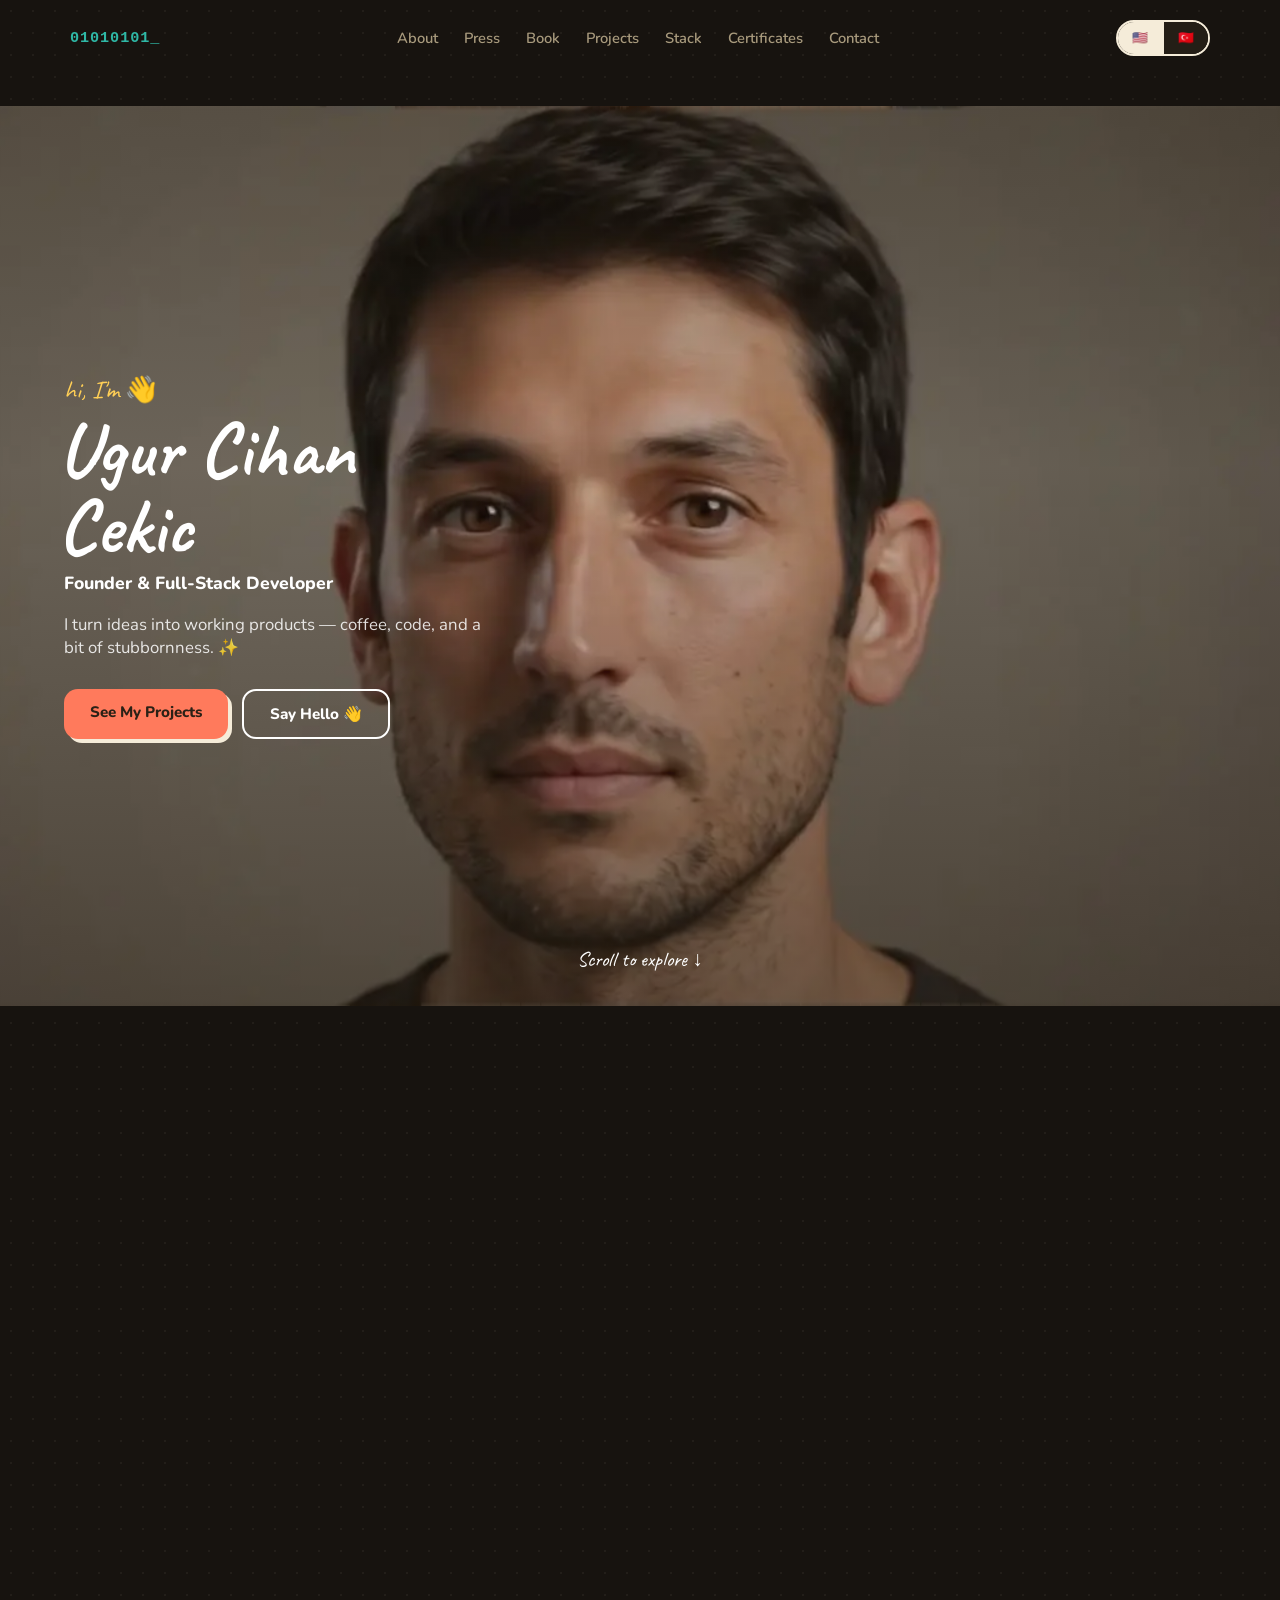
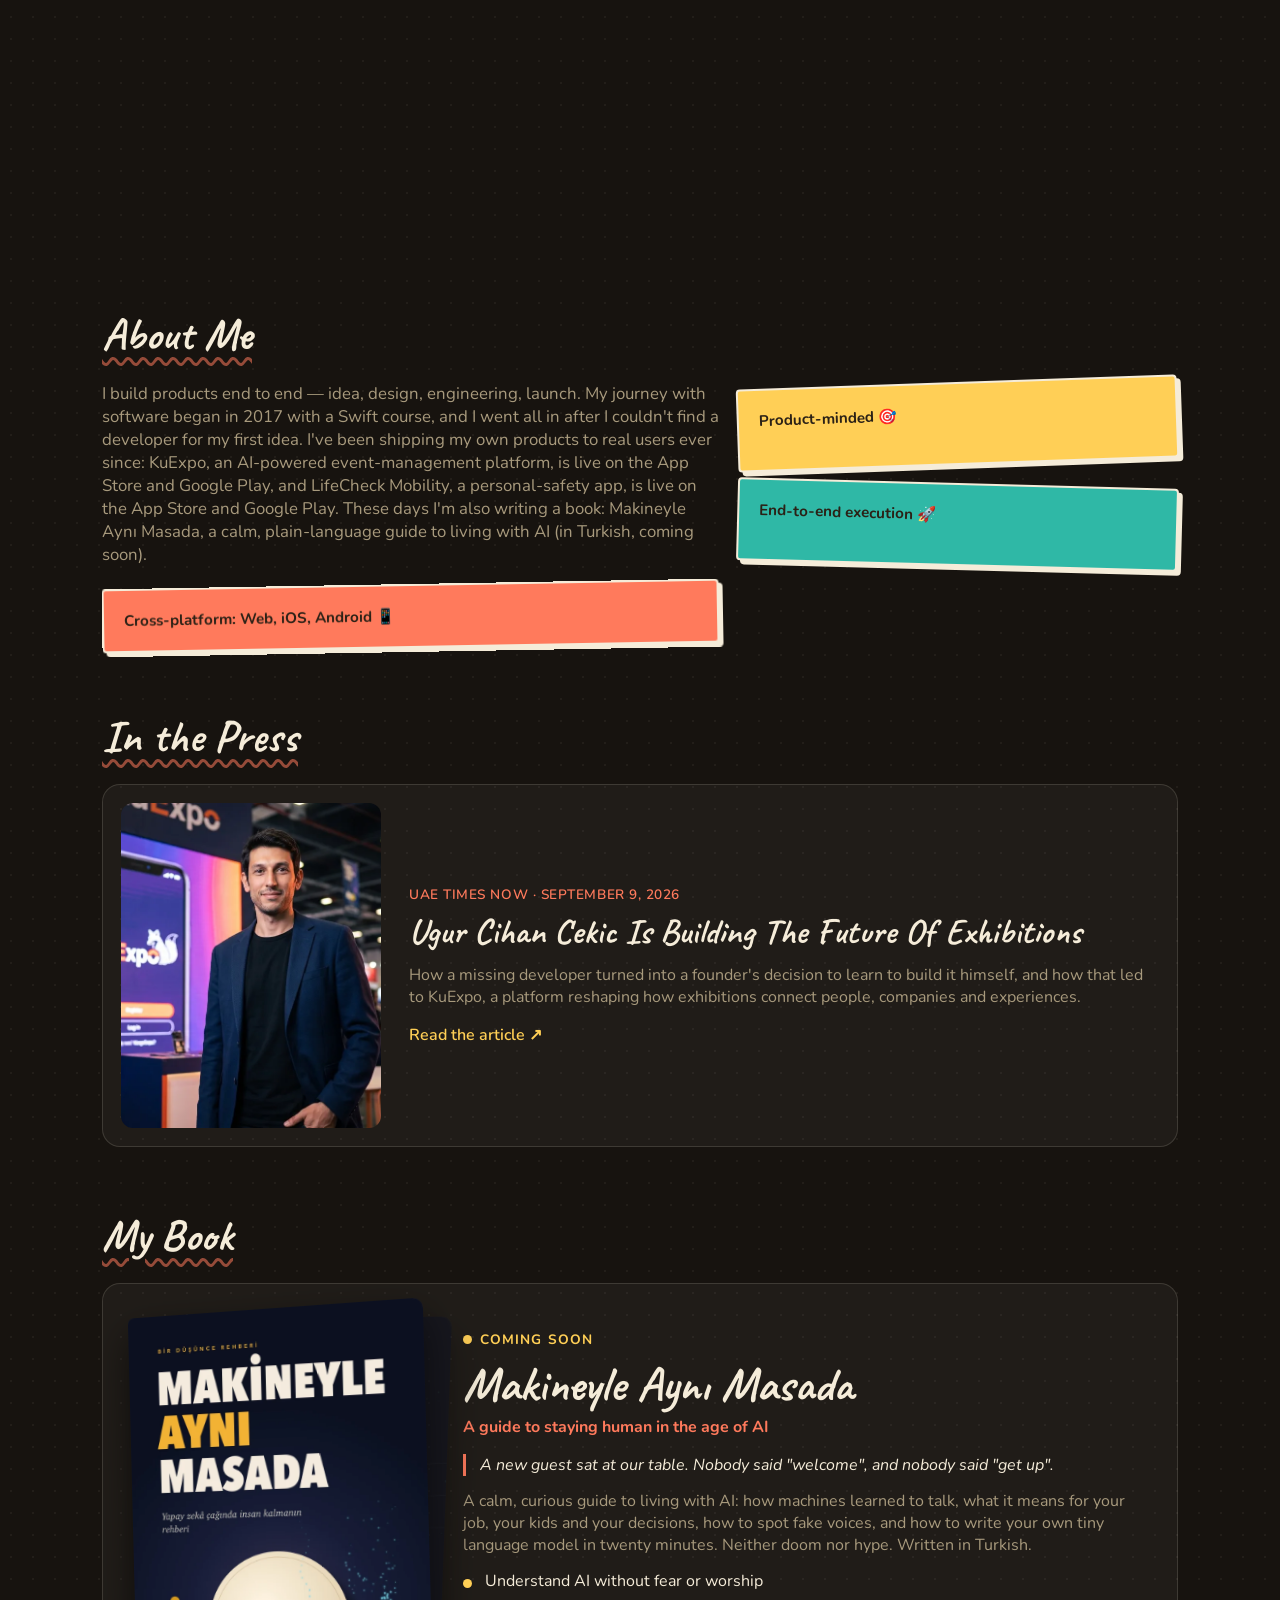
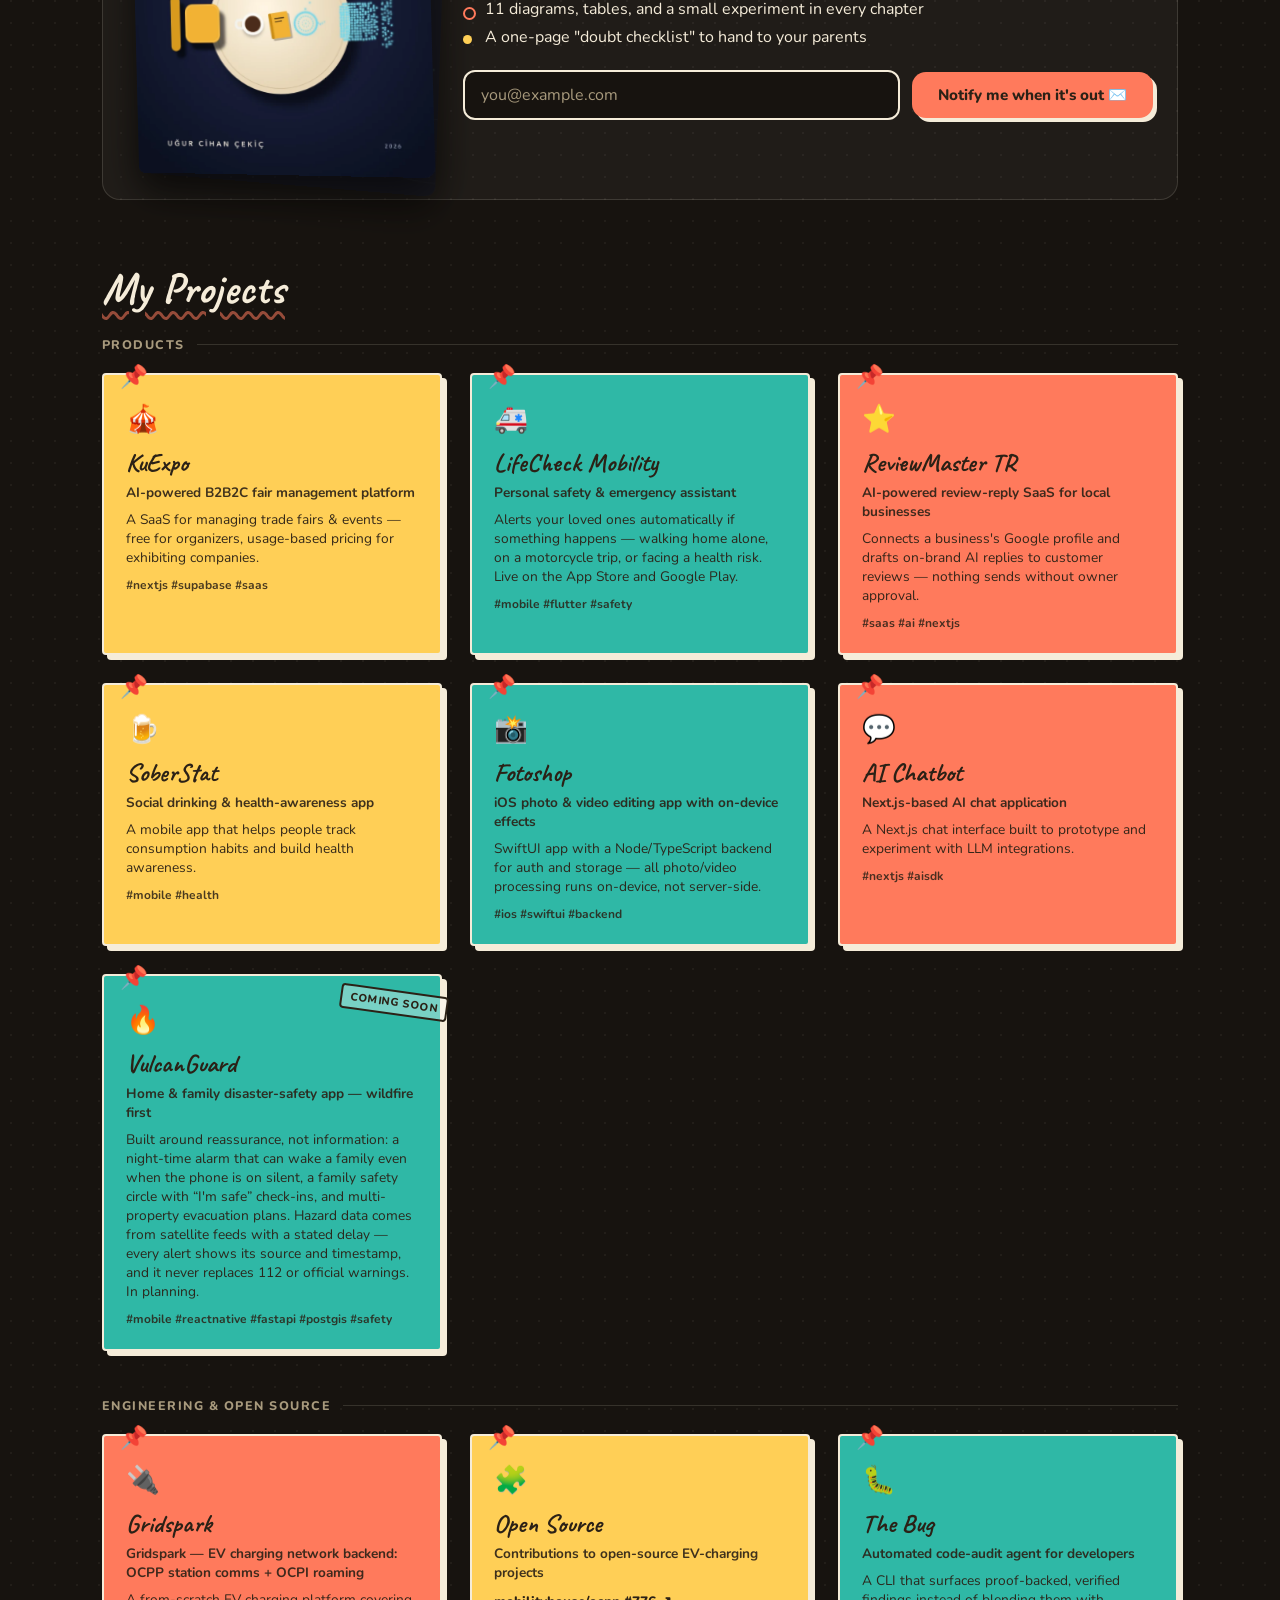
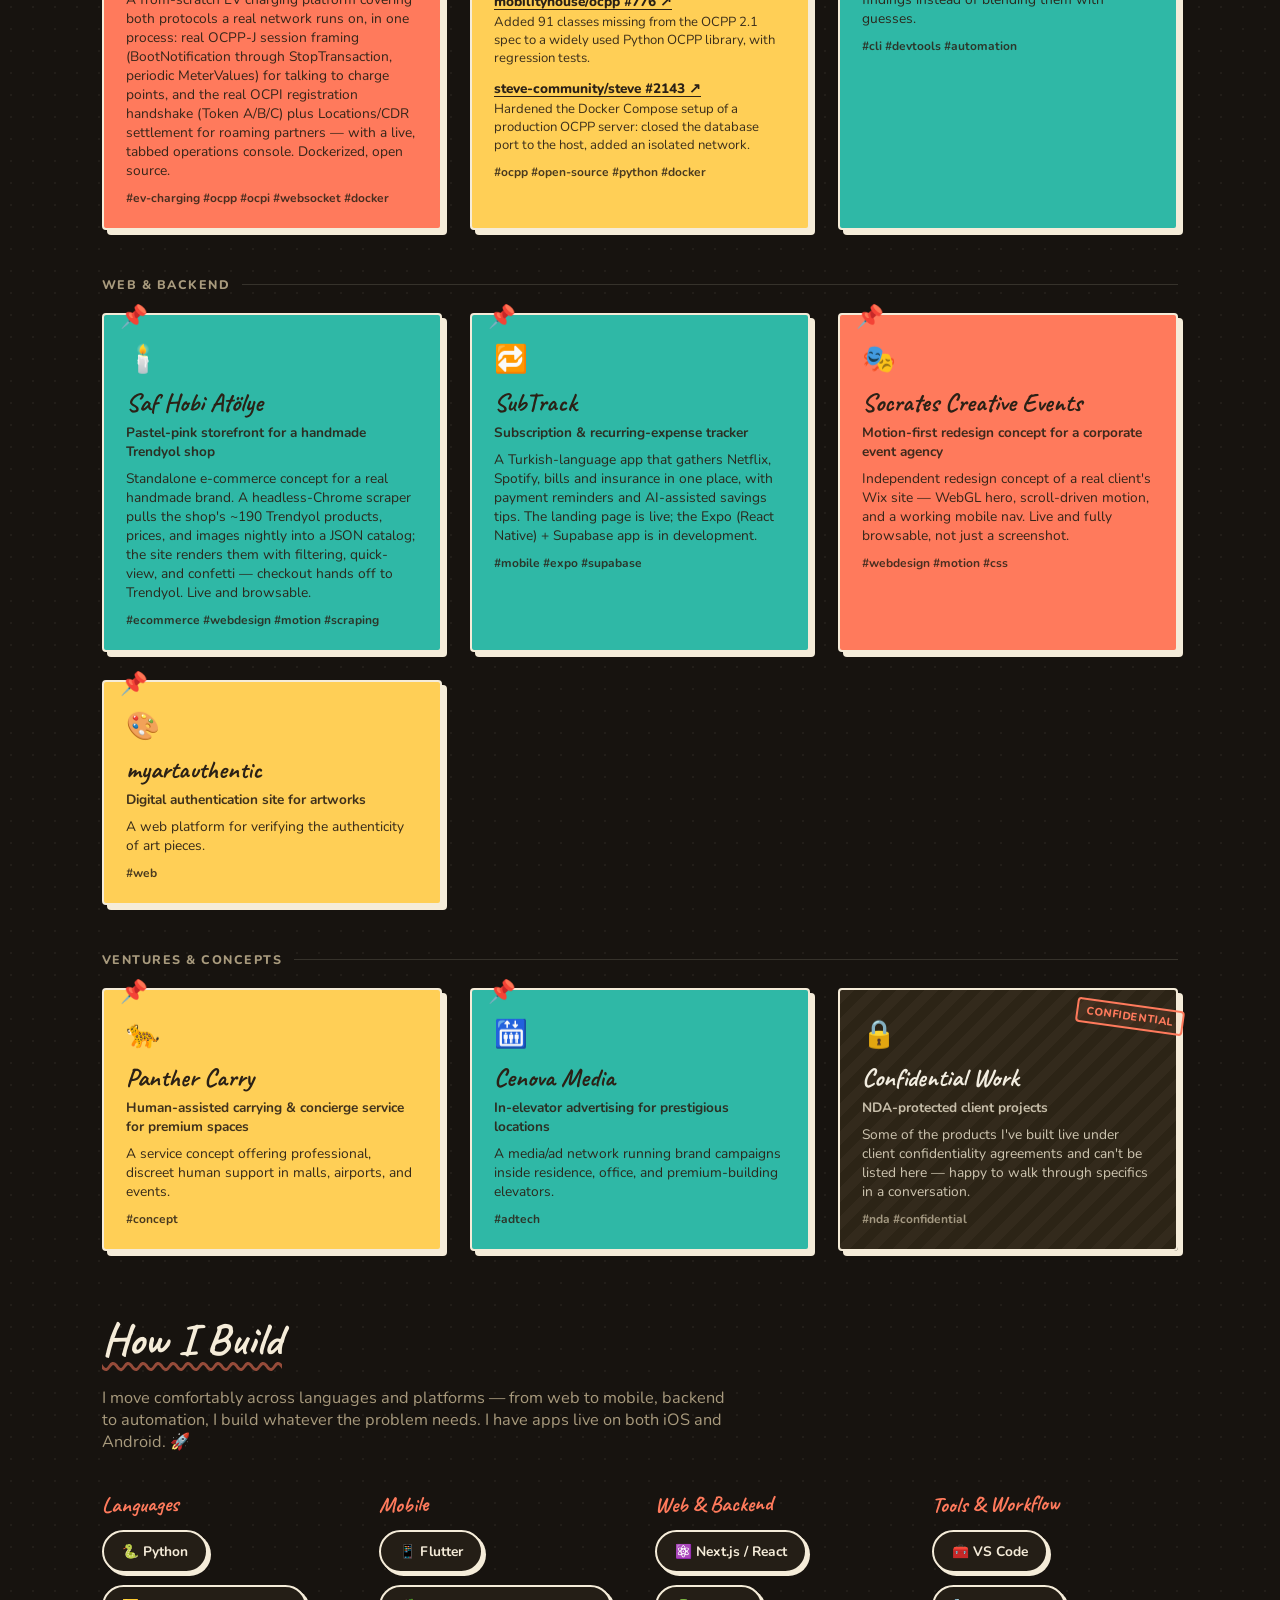
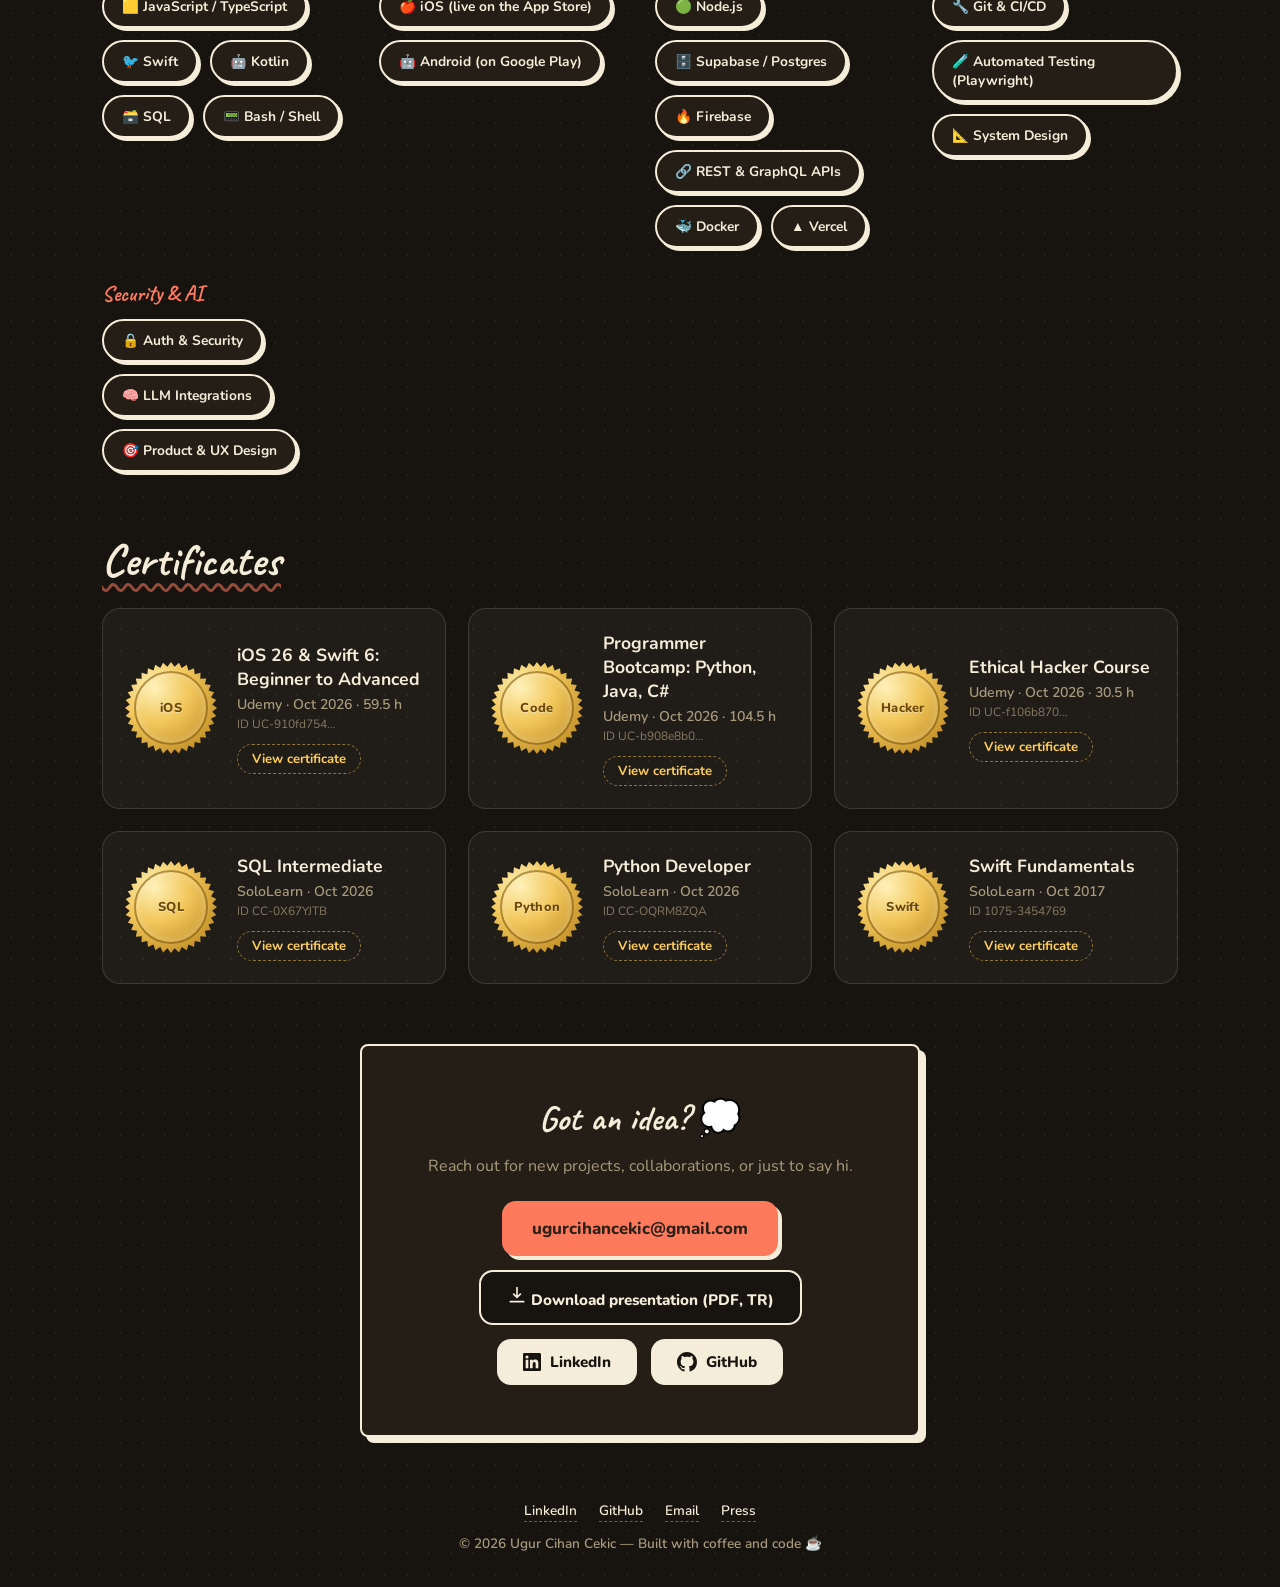
==== index.html @ 14914ed3 "About: LifeCheck is on both stores Co-Authored-By: Claude Sonnet 5.5 <noreply@anthropic.com>" ====
<!DOCTYPE html>
<html lang="en">
<head>
<meta charset="UTF-8">
<meta name="viewport" content="width=device-width, initial-scale=1.0">
<title>Ugur Cihan Cekic — Founder &amp; Full-Stack Developer</title>
<meta name="description" content="Founder &amp; full-stack developer building SaaS, mobile, and web products end to end — Next.js, Supabase, Flutter, iOS &amp; Android. See my projects and get in touch.">
<meta name="author" content="Ugur Cihan Cekic">
<meta name="robots" content="index, follow">
<link rel="canonical" href="https://ugurcihancekic.com/">

<meta property="og:type" content="website">
<meta property="og:site_name" content="Ugur Cihan Cekic">
<meta property="og:title" content="Ugur Cihan Cekic — Founder &amp; Full-Stack Developer">
<meta property="og:description" content="Founder &amp; full-stack developer building SaaS, mobile, and web products end to end — Next.js, Supabase, Flutter, iOS &amp; Android.">
<meta property="og:url" content="https://ugurcihancekic.com/">
<meta property="og:image" content="https://ugurcihancekic.com/assets/og-image.jpg">
<meta property="og:image:width" content="1200">
<meta property="og:image:height" content="630">
<meta property="og:image:alt" content="Ugur Cihan Cekic — Founder &amp; Full-Stack Developer">
<meta property="og:locale" content="en_US">
<meta property="og:locale:alternate" content="tr_TR">

<meta name="twitter:card" content="summary_large_image">
<meta name="twitter:title" content="Ugur Cihan Cekic — Founder &amp; Full-Stack Developer">
<meta name="twitter:description" content="Founder &amp; full-stack developer building SaaS, mobile, and web products end to end — Next.js, Supabase, Flutter, iOS &amp; Android.">
<meta name="twitter:image" content="https://ugurcihancekic.com/assets/og-image.jpg">

<meta name="theme-color" content="#17130f">
<link rel="icon" href="assets/profile.png" type="image/png" sizes="1024x1024">
<link rel="apple-touch-icon" href="assets/profile.png" sizes="1024x1024">

<link rel="preconnect" href="https://fonts.googleapis.com">
<link rel="preconnect" href="https://fonts.gstatic.com" crossorigin>
<link href="https://fonts.googleapis.com/css2?family=Caveat:wght@600;700&family=Nunito:wght@400;600;700;800&display=swap" rel="stylesheet">
<link rel="stylesheet" href="style.css">

<script type="application/ld+json">
{
  "@context": "https://schema.org",
  "@type": "Person",
  "name": "Ugur Cihan Cekic",
  "alternateName": "Uğur Cihan Çekiç",
  "url": "https://ugurcihancekic.com/",
  "image": "https://ugurcihancekic.com/assets/profile.png",
  "jobTitle": "Founder & Full-Stack Developer",
  "email": "mailto:ugurcihancekic@gmail.com",
  "worksFor": {
    "@type": "Organization",
    "name": "KuExpo"
  },
  "sameAs": [
    "https://github.com/ugurcihan",
    "https://www.linkedin.com/in/ugurcihanc/"
  ],
  "subjectOf": {
    "@type": "NewsArticle",
    "headline": "Ugur Cihan Cekic Is Building The Future Of Exhibitions",
    "url": "https://uaestories.com/ugur-cihan-cekic-is-building/",
    "datePublished": "2026-09-09",
    "author": { "@type": "Person", "name": "Isha Verma" },
    "publisher": { "@type": "Organization", "name": "UAE Times Now" }
  },
  "knowsAbout": ["Next.js", "React", "Node.js", "Supabase", "Flutter", "iOS Development", "Android Development", "SaaS Product Development", "OCPP", "OCPI", "EV Charging Infrastructure"]
}
</script>
</head>
<body>

<div class="ambient-bg" id="ambientBg" aria-hidden="true"></div>

<div id="langAnnouncer" class="sr-only" role="status" aria-live="polite"></div>

<span class="doodle d1">01</span>
<span class="doodle d2">{ }</span>
<span class="doodle d3">10</span>

<nav class="nav">
  <div class="nav-inner">
    <a href="#top" class="logo" aria-label="Ugur Cihan Cekic">01010101<span class="logo-blink">_</span><span class="logo-type" data-full="01000011"></span></a>
    <div class="nav-links" id="navLinks">
      <a href="#about" data-i18n="nav_about">About</a>
      <a href="#press" data-i18n="nav_press">Press</a>
      <a href="#book" data-i18n="nav_book">Book</a>
      <a href="#projects" data-i18n="nav_projects">Projects</a>
      <a href="#stack" data-i18n="nav_stack">Stack</a>
      <a href="#certs" data-i18n="nav_certs">Certificates</a>
      <a href="#contact" data-i18n="nav_contact">Contact</a>
    </div>
    <div class="nav-right">
      <div class="lang-switch">
        <button class="lang-btn active" data-lang="en" aria-label="English" aria-pressed="true">🇺🇸</button>
        <button class="lang-btn" data-lang="tr" aria-label="Türkçe" aria-pressed="false">🇹🇷</button>
      </div>
      <button class="nav-toggle" id="navToggle" aria-label="Menu" aria-expanded="false" aria-controls="navLinks">
        <span></span><span></span><span></span>
      </button>
    </div>
  </div>
</nav>

<main>

  <section id="top" class="hero-video">
    <div class="hero-video-pin">
      <canvas class="hero-video-el" data-sprite="assets/hero-sprite-v2.jpg" data-cols="10" data-rows="6" data-frames="60" aria-hidden="true"></canvas>
      <div class="hero-video-scrim"></div>
      <div class="hero-video-overlay">
        <div class="hero-video-inner">
          <div class="hero-video-text">
            <p class="handwritten-tag" data-i18n="hero_greeting">hi, I'm 👋</p>
            <div class="glow-name-wrap" id="glowNameWrap">
              <h1 class="glow-name" data-i18n="hero_name">Ugur Cihan Cekic</h1>
              <div class="glow-name-spot" data-i18n="hero_name" aria-hidden="true">Ugur Cihan Cekic</div>
            </div>
            <p class="role" data-i18n="hero_role">Founder &amp; Full-Stack Developer</p>
            <p class="subtitle" data-i18n="hero_subtitle">I turn ideas into working products — coffee, code, and a bit of stubbornness. ✨</p>
            <div class="hero-actions">
              <a href="#projects" class="btn btn-coral" data-i18n="btn_projects">See My Projects</a>
              <a href="#contact" class="btn btn-outline" id="helloBtn"><span data-i18n="btn_contact">Say Hello 👋</span><span class="hello-count" id="helloCount" hidden></span></a>
            </div>
          </div>
        </div>
        <p class="hero-scroll-hint" data-i18n="hero_scroll_hint">Scroll to explore ↓</p>
      </div>
    </div>
  </section>

  <section id="about" class="about">
    <h2 class="section-title" data-i18n="about_title">About Me</h2>
    <div class="about-grid">
      <p class="about-text" data-i18n="about_text">I build products end to end — idea, design, engineering, launch. My journey with software began in 2017 with a Swift course, and I went all in after I couldn't find a developer for my first idea. I've been shipping my own products to real users ever since: KuExpo, an AI-powered event-management platform, is live on the App Store and Google Play, and LifeCheck Mobility, a personal-safety app, is live on the App Store and Google Play. Lately I've gone deep on EV-charging infrastructure — building Gridspark and contributing to open-source OCPP projects used across the industry. I'm open to bringing that builder instinct into a team with the scale to take it further.</p>
      <div class="reveal sticky-mini yellow" data-i18n="mini1">Product-minded 🎯</div>
      <div class="reveal sticky-mini teal" data-i18n="mini2">End-to-end execution 🚀</div>
      <div class="reveal sticky-mini coral" data-i18n="mini3">Cross-platform: Web, iOS, Android 📱</div>
    </div>
  </section>

  <section id="press" class="press" aria-labelledby="pressTitle">
    <h2 class="section-title" id="pressTitle" data-i18n="press_title">In the Press</h2>
    <a class="press-card reveal" href="https://uaestories.com/ugur-cihan-cekic-is-building/" target="_blank" rel="noopener">
      <img class="press-img" src="assets/press/uae-times-now-v2.webp" width="1200" height="670" loading="lazy" decoding="async" alt="Ugur Cihan Cekic standing in front of the KuExpo app display at an exhibition">
      <div class="press-body">
        <p class="press-source"><span data-i18n="press_source">UAE Times Now</span> · <time datetime="2026-09-09" data-i18n="press_date">September 9, 2026</time></p>
        <h3 class="press-headline">Ugur Cihan Cekic Is Building The Future Of Exhibitions</h3>
        <p class="press-excerpt" data-i18n="press_excerpt">How a missing developer turned into a founder's decision to learn to build it himself, and how that led to KuExpo, a platform reshaping how exhibitions connect people, companies and experiences.</p>
        <span class="press-cta"><span data-i18n="press_cta">Read the article</span> <span aria-hidden="true">↗</span><span class="sr-only" data-i18n="press_newtab"> (opens in a new tab)</span></span>
      </div>
    </a>
  </section>

  <section id="book" class="book" aria-labelledby="bookTitle">
    <h2 class="section-title" id="bookTitle" data-i18n="book_title">My Book</h2>
    <div class="book-card reveal">
      <div class="book-covers">
        <img class="book-cover book-front" src="assets/kitap-kapak.webp" width="760" height="1182" loading="lazy" decoding="async" alt="Cover of the book Makineyle Aynı Masada: a round table seen from above, a solid amber chair on the left and a chair made of cyan dots on the right">
        <img class="book-cover book-back" src="assets/kitap-arka-kapak.webp" width="760" height="1182" loading="lazy" decoding="async" alt="Back cover of Makineyle Aynı Masada with the author's photo">
      </div>
      <div class="book-body">
        <p class="book-status"><span class="book-dot" aria-hidden="true"></span><span data-i18n="book_status">Coming soon</span></p>
        <h3 class="book-headline">Makineyle Aynı Masada</h3>
        <p class="book-sub" data-i18n="book_sub">A guide to staying human in the age of AI</p>
        <p class="book-hook" data-i18n="book_hook">A new guest sat at our table. Nobody said "welcome", and nobody said "get up".</p>
        <p class="book-text" data-i18n="book_text">A calm, curious guide to living with AI: how machines learned to talk, what it means for your job, your kids and your decisions, how to spot fake voices, and how to write your own tiny language model in twenty minutes. Neither doom nor hype. Written in Turkish.</p>
        <ul class="book-points">
          <li data-i18n="book_p1">Understand AI without fear or worship</li>
          <li data-i18n="book_p2">11 diagrams, tables, and a small experiment in every chapter</li>
          <li data-i18n="book_p3">A one-page "doubt checklist" to hand to your parents</li>
        </ul>
        <!-- Waitlist: data-endpoint is the Formspree form URL. Empty = mailto fallback. -->
        <form class="book-form" id="bookForm" data-endpoint="https://formspree.io/f/xnpneqlq" novalidate>
          <label class="sr-only" for="bookEmail" data-i18n="book_email_label">Your email address</label>
          <input class="book-input" id="bookEmail" name="email" type="email" autocomplete="email" required placeholder="you@example.com">
          <input type="hidden" name="_subject" value="Makineyle Aynı Masada — waitlist">
          <input type="text" name="_gotcha" tabindex="-1" autocomplete="off" aria-hidden="true" class="book-hp">
          <button class="btn btn-coral" type="submit" data-i18n="book_cta">Notify me when it's out ✉️</button>
          <p class="book-msg" id="bookMsg" role="status" aria-live="polite"></p>
        </form>
      </div>
    </div>
  </section>

  <section id="projects" class="projects">
    <h2 class="section-title" data-i18n="projects_title">My Projects</h2>
    <div class="project-grid">

      <h3 class="grp-label" data-i18n="grp_products">Products</h3>

      <article class="reveal sticky yellow r1 previewable" tabindex="0" role="button" aria-haspopup="dialog" data-preview="assets/previews/kuexpo.webp" data-preview-title="KuExpo" data-links="web|https://kuexpo.com;;appstore|https://apps.apple.com/tr/app/kuexpo/id6789671337;;play|https://play.google.com/store/apps/details?id=com.kuexpo.visitor"><span class="pin" aria-hidden="true">📌</span>
        <span class="icon" aria-hidden="true">🎪</span><h4>KuExpo</h4>
        <p class="tagline" data-i18n="p1_tagline">AI-powered B2B2C fair management platform</p>
        <p class="desc" data-i18n="p1_desc">A SaaS for managing trade fairs &amp; events — free for organizers, usage-based pricing for exhibiting companies.</p>
        <p class="tags">#nextjs #supabase #saas</p>
      </article>

      <article class="reveal sticky teal r1 previewable" tabindex="0" role="button" aria-haspopup="dialog" data-preview="assets/previews/lifecheck.webp" data-preview-title="LifeCheck Mobility" data-links="web|https://lifecheak-main.web.app/;;appstore|https://apps.apple.com/tr/app/lifecheck-mobility/id6781236086;;play|https://play.google.com/store/apps/details?id=com.lifecheak.mobility"><span class="pin" aria-hidden="true">📌</span>
        <span class="icon" aria-hidden="true">🚑</span><h4>LifeCheck Mobility</h4>
        <p class="tagline" data-i18n="p3_tagline">Personal safety &amp; emergency assistant</p>
        <p class="desc" data-i18n="p3_desc">Alerts your loved ones automatically if something happens — walking home alone, on a motorcycle trip, or facing a health risk. Live on the App Store and Google Play.</p>
        <p class="tags">#mobile #flutter #safety</p>
      </article>

      <article class="reveal sticky coral r2 previewable" tabindex="0" role="button" aria-haspopup="dialog" data-preview="assets/previews/reviewmaster.webp" data-preview-title="ReviewMaster TR" data-live="https://pasifikmedia.com/"><span class="pin" aria-hidden="true">📌</span>
        <span class="icon" aria-hidden="true">⭐</span><h4>ReviewMaster TR</h4>
        <p class="tagline" data-i18n="p10_tagline">AI-powered review-reply SaaS for local businesses</p>
        <p class="desc" data-i18n="p10_desc">Connects a business's Google profile and drafts on-brand AI replies to customer reviews — nothing sends without owner approval.</p>
        <p class="tags">#saas #ai #nextjs</p>
      </article>

      <article class="reveal sticky yellow r2 previewable" tabindex="0" role="button" aria-haspopup="dialog" data-preview="assets/previews/soberstat.webp" data-preview-title="SoberStat"><span class="pin" aria-hidden="true">📌</span>
        <span class="icon" aria-hidden="true">🍺</span><h4>SoberStat</h4>
        <p class="tagline" data-i18n="p4_tagline">Social drinking &amp; health-awareness app</p>
        <p class="desc" data-i18n="p4_desc">A mobile app that helps people track consumption habits and build health awareness.</p>
        <p class="tags">#mobile #health</p>
      </article>

      <article class="reveal sticky teal r1 previewable" tabindex="0" role="button" aria-haspopup="dialog" data-preview="assets/previews/fotoshop.webp" data-preview-title="Fotoshop"><span class="pin" aria-hidden="true">📌</span>
        <span class="icon" aria-hidden="true">📸</span><h4>Fotoshop</h4>
        <p class="tagline" data-i18n="p11_tagline">iOS photo &amp; video editing app with on-device effects</p>
        <p class="desc" data-i18n="p11_desc">SwiftUI app with a Node/TypeScript backend for auth and storage — all photo/video processing runs on-device, not server-side.</p>
        <p class="tags">#ios #swiftui #backend</p>
      </article>

      <article class="reveal sticky coral r2 previewable" tabindex="0" role="button" aria-haspopup="dialog" data-preview="assets/previews/aichatbot.webp" data-preview-title="AI Chatbot"><span class="pin" aria-hidden="true">📌</span>
        <span class="icon" aria-hidden="true">💬</span><h4>AI Chatbot</h4>
        <p class="tagline" data-i18n="p8_tagline">Next.js-based AI chat application</p>
        <p class="desc" data-i18n="p8_desc">A Next.js chat interface built to prototype and experiment with LLM integrations.</p>
        <p class="tags">#nextjs #aisdk</p>
      </article>

      <article class="reveal sticky teal r1 soon">
        <span class="pin" aria-hidden="true">📌</span>
        <span class="stamp" data-i18n="soon_stamp">COMING SOON</span>
        <span class="icon" aria-hidden="true">🔥</span><h4>VulcanGuard</h4>
        <p class="tagline" data-i18n="p15_tagline">Home &amp; family disaster-safety app — wildfire first</p>
        <p class="desc" data-i18n="p15_desc">Built around reassurance, not information: a night-time alarm that can wake a family even when the phone is on silent, a family safety circle with “I'm safe” check-ins, and multi-property evacuation plans. Hazard data comes from satellite feeds with a stated delay — every alert shows its source and timestamp, and it never replaces 112 or official warnings. In planning.</p>
        <p class="tags">#mobile #reactnative #fastapi #postgis #safety</p>
      </article>


      <h3 class="grp-label" data-i18n="grp_engineering">Engineering &amp; Open Source</h3>

      <article class="reveal sticky coral r1 previewable" tabindex="0" role="button" aria-haspopup="dialog" data-preview="assets/previews/gridspark.webp" data-preview-title="Gridspark" data-links="github|https://github.com/ugurcihan/gridspark"><span class="pin" aria-hidden="true">📌</span>
        <span class="icon" aria-hidden="true">🔌</span><h4>Gridspark</h4>
        <p class="tagline" data-i18n="p14_tagline">Gridspark — EV charging network backend: OCPP station comms + OCPI roaming</p>
        <p class="desc" data-i18n="p14_desc">A from-scratch EV charging platform covering both protocols a real network runs on, in one process: real OCPP-J session framing (BootNotification through StopTransaction, periodic MeterValues) for talking to charge points, and the real OCPI registration handshake (Token A/B/C) plus Locations/CDR settlement for roaming partners — with a live, tabbed operations console. Dockerized, open source.</p>
        <p class="tags">#ev-charging #ocpp #ocpi #websocket #docker</p>
      </article>

      <article class="reveal sticky yellow r2 oss-card">
        <span class="pin" aria-hidden="true">📌</span>
        <span class="icon" aria-hidden="true">🧩</span><h4>Open Source</h4>
        <p class="tagline" data-i18n="oss_tagline">Contributions to open-source EV-charging projects</p>
        <ul class="oss-list">
          <li><a href="https://github.com/mobilityhouse/ocpp/pull/776" target="_blank" rel="noopener">mobilityhouse/ocpp #776 ↗</a><span data-i18n="oss_desc1">Added 91 classes missing from the OCPP 2.1 spec to a widely used Python OCPP library, with regression tests.</span></li>
          <li><a href="https://github.com/steve-community/steve/pull/2143" target="_blank" rel="noopener">steve-community/steve #2143 ↗</a><span data-i18n="oss_desc2">Hardened the Docker Compose setup of a production OCPP server: closed the database port to the host, added an isolated network.</span></li>
        </ul>
        <p class="tags">#ocpp #open-source #python #docker</p>
      </article>

      <article class="reveal sticky teal r2 previewable" tabindex="0" role="button" aria-haspopup="dialog" data-preview="assets/previews/the-bug.webp" data-preview-title="The Bug" data-live="https://the-bug-website.vercel.app/"><span class="pin" aria-hidden="true">📌</span>
        <span class="icon" aria-hidden="true">🐛</span><h4>The Bug</h4>
        <p class="tagline" data-i18n="p2_tagline">Automated code-audit agent for developers</p>
        <p class="desc" data-i18n="p2_desc">A CLI that surfaces proof-backed, verified findings instead of blending them with guesses.</p>
        <p class="tags">#cli #devtools #automation</p>
      </article>


      <h3 class="grp-label" data-i18n="grp_web">Web &amp; Backend</h3>

      <article class="reveal sticky teal r2 previewable" tabindex="0" role="button" aria-haspopup="dialog" data-preview="assets/previews/saf-hobi.webp" data-preview-title="Saf Hobi Atölye" data-live="https://safhobi.com/"><span class="pin" aria-hidden="true">📌</span>
        <span class="icon" aria-hidden="true">🕯️</span><h4>Saf Hobi Atölye</h4>
        <p class="tagline" data-i18n="p13_tagline">Pastel-pink storefront for a handmade Trendyol shop</p>
        <p class="desc" data-i18n="p13_desc">Standalone e-commerce concept for a real handmade brand. A headless-Chrome scraper pulls the shop's ~190 Trendyol products, prices, and images nightly into a JSON catalog; the site renders them with filtering, quick-view, and confetti — checkout hands off to Trendyol. Live and browsable.</p>
        <p class="tags">#ecommerce #webdesign #motion #scraping</p>
      </article>

      <article class="reveal sticky teal r2 previewable" tabindex="0" role="button" aria-haspopup="dialog" data-preview="assets/previews/subtrack.webp" data-preview-title="SubTrack" data-live="https://subtrack-coral-zeta.vercel.app/"><span class="pin" aria-hidden="true">📌</span>
        <span class="icon" aria-hidden="true">🔁</span><h4>SubTrack</h4>
        <p class="tagline" data-i18n="p16_tagline">Subscription &amp; recurring-expense tracker</p>
        <p class="desc" data-i18n="p16_desc">A Turkish-language app that gathers Netflix, Spotify, bills and insurance in one place, with payment reminders and AI-assisted savings tips. The landing page is live; the Expo (React Native) + Supabase app is in development.</p>
        <p class="tags">#mobile #expo #supabase</p>
      </article>

      <article class="reveal sticky coral r1 previewable" tabindex="0" role="button" aria-haspopup="dialog" data-preview="assets/previews/socrates-redesign.webp" data-preview-title="Socrates Creative Events" data-live="https://socrates-redesign.vercel.app/"><span class="pin" aria-hidden="true">📌</span>
        <span class="icon" aria-hidden="true">🎭</span><h4>Socrates Creative Events</h4>
        <p class="tagline" data-i18n="p12_tagline">Motion-first redesign concept for a corporate event agency</p>
        <p class="desc" data-i18n="p12_desc">Independent redesign concept of a real client's Wix site — WebGL hero, scroll-driven motion, and a working mobile nav. Live and fully browsable, not just a screenshot.</p>
        <p class="tags">#webdesign #motion #css</p>
      </article>

      <article class="reveal sticky yellow r1 previewable" tabindex="0" role="button" aria-haspopup="dialog" data-preview="assets/previews/myartauthentic.webp" data-preview-title="myartauthentic"><span class="pin" aria-hidden="true">📌</span>
        <span class="icon" aria-hidden="true">🎨</span><h4>myartauthentic</h4>
        <p class="tagline" data-i18n="p5_tagline">Digital authentication site for artworks</p>
        <p class="desc" data-i18n="p5_desc">A web platform for verifying the authenticity of art pieces.</p>
        <p class="tags">#web</p>
      </article>


      <h3 class="grp-label" data-i18n="grp_ventures">Ventures &amp; Concepts</h3>

      <article class="reveal sticky yellow r2 previewable" tabindex="0" role="button" aria-haspopup="dialog" data-preview="assets/previews/panthercarry.webp" data-preview-title="Panther Carry"><span class="pin" aria-hidden="true">📌</span>
        <span class="icon" aria-hidden="true">🐆</span><h4>Panther Carry</h4>
        <p class="tagline" data-i18n="p6_tagline">Human-assisted carrying &amp; concierge service for premium spaces</p>
        <p class="desc" data-i18n="p6_desc">A service concept offering professional, discreet human support in malls, airports, and events.</p>
        <p class="tags">#concept</p>
      </article>

      <article class="reveal sticky teal r1 previewable" tabindex="0" role="button" aria-haspopup="dialog" data-preview="assets/previews/cenovamedia.webp" data-preview-title="Cenova Media"><span class="pin" aria-hidden="true">📌</span>
        <span class="icon" aria-hidden="true">🛗</span><h4>Cenova Media</h4>
        <p class="tagline" data-i18n="p7_tagline">In-elevator advertising for prestigious locations</p>
        <p class="desc" data-i18n="p7_desc">A media/ad network running brand campaigns inside residence, office, and premium-building elevators.</p>
        <p class="tags">#adtech</p>
      </article>

      <article class="reveal sticky confidential r2">
        <span class="stamp">CONFIDENTIAL</span>
        <span class="icon" aria-hidden="true">🔒</span><h4 data-i18n="p9_title">Confidential Work</h4>
        <p class="tagline" data-i18n="p9_tagline">NDA-protected client projects</p>
        <p class="desc" data-i18n="p9_desc">Some of the products I've built live under client confidentiality agreements and can't be listed here — happy to walk through specifics in a conversation.</p>
        <p class="tags">#nda #confidential</p>
      </article>

    </div>
  </section>

  <section id="stack" class="stack">
    <h2 class="section-title" data-i18n="stack_title">How I Build</h2>
    <p class="stack-intro" data-i18n="stack_intro">I move comfortably across languages and platforms — from web to mobile, backend to automation, I build whatever the problem needs. I have apps live on both iOS and Android. 🚀</p>

    <div class="stack-groups">
      <div class="reveal stack-group">
        <h3 data-i18n="grp_lang">Languages</h3>
        <div class="stack-row">
          <span class="badge">🐍 Python</span>
          <span class="badge">🟨 JavaScript / TypeScript</span>
          <span class="badge">🐦 Swift</span>
          <span class="badge">🤖 Kotlin</span>
          <span class="badge">🗃️ SQL</span>
          <span class="badge">📟 Bash / Shell</span>
        </div>
      </div>
      <div class="reveal stack-group">
        <h3 data-i18n="grp_mobile">Mobile</h3>
        <div class="stack-row">
          <span class="badge">📱 Flutter</span>
          <span class="badge" data-i18n="b_ios">🍎 iOS (live on the App Store)</span>
          <span class="badge" data-i18n="b_android">🤖 Android (on Google Play)</span>
        </div>
      </div>
      <div class="reveal stack-group">
        <h3 data-i18n="grp_web">Web &amp; Backend</h3>
        <div class="stack-row">
          <span class="badge">⚛️ Next.js / React</span>
          <span class="badge">🟢 Node.js</span>
          <span class="badge">🗄️ Supabase / Postgres</span>
          <span class="badge">🔥 Firebase</span>
          <span class="badge" data-i18n="b_restapi">🔗 REST &amp; GraphQL APIs</span>
          <span class="badge">🐳 Docker</span>
          <span class="badge">▲ Vercel</span>
        </div>
      </div>
      <div class="reveal stack-group">
        <h3 data-i18n="grp_tools">Tools &amp; Workflow</h3>
        <div class="stack-row">
          <span class="badge">🧰 VS Code</span>
          <span class="badge">🔧 Git &amp; CI/CD</span>
          <span class="badge" data-i18n="b_testing">🧪 Automated Testing (Playwright)</span>
          <span class="badge" data-i18n="b_sysdesign">📐 System Design</span>
        </div>
      </div>
      <div class="reveal stack-group">
        <h3 data-i18n="grp_ai">Security &amp; AI</h3>
        <div class="stack-row">
          <span class="badge" data-i18n="b_auth">🔒 Auth &amp; Security</span>
          <span class="badge" data-i18n="b_llm">🧠 LLM Integrations</span>
          <span class="badge" data-i18n="b_uxdesign">🎯 Product &amp; UX Design</span>
        </div>
      </div>
    </div>
  </section>

  <section id="certs" class="certs" aria-labelledby="certsTitle">
    <h2 class="section-title" id="certsTitle" data-i18n="certs_title">Certificates</h2>
    <div class="cert-grid">
      <!-- To add a certificate: put the image in assets/certs/ (name-v1.webp), copy a card below, and update medal text, title, date, ID, data-cert and data-alt. -->
      <article class="cert-card reveal">
        <div class="medal" aria-hidden="true"><span>iOS</span></div>
        <div class="cert-info">
          <h3 data-i18n="cert_ios_title">iOS 26 &amp; Swift 6: Beginner to Advanced</h3>
          <p class="cert-issuer">Udemy · <span data-i18n="cert_py_date">Oct 2026</span> · 59.5 h</p>
          <p class="cert-id">ID UC-910fd754…</p>
          <button type="button" class="cert-btn" data-cert="assets/certs/ios-swift6-v1.webp" data-alt="iOS 26 and Swift 6 course certificate, Udemy, October 2026" data-i18n="cert_view">View certificate</button>
        </div>
      </article>
      <article class="cert-card reveal">
        <div class="medal" aria-hidden="true"><span>Code</span></div>
        <div class="cert-info">
          <h3 data-i18n="cert_bc_title">Programmer Bootcamp: Python, Java, C#</h3>
          <p class="cert-issuer">Udemy · <span data-i18n="cert_py_date">Oct 2026</span> · 104.5 h</p>
          <p class="cert-id">ID UC-b908e8b0…</p>
          <button type="button" class="cert-btn" data-cert="assets/certs/programmer-bootcamp-v1.webp" data-alt="Programmer Bootcamp course certificate (Python, Java, C#), Udemy, October 2026" data-i18n="cert_view">View certificate</button>
        </div>
      </article>
      <article class="cert-card reveal">
        <div class="medal" aria-hidden="true"><span>Hacker</span></div>
        <div class="cert-info">
          <h3 data-i18n="cert_eh_title">Ethical Hacker Course</h3>
          <p class="cert-issuer">Udemy · <span data-i18n="cert_py_date">Oct 2026</span> · 30.5 h</p>
          <p class="cert-id">ID UC-f106b870…</p>
          <button type="button" class="cert-btn" data-cert="assets/certs/ethical-hacker-v2.webp" data-alt="Ethical Hacker course certificate, Udemy, October 2026" data-i18n="cert_view">View certificate</button>
        </div>
      </article>
      <article class="cert-card reveal">
        <div class="medal" aria-hidden="true"><span>SQL</span></div>
        <div class="cert-info">
          <h3>SQL Intermediate</h3>
          <p class="cert-issuer">SoloLearn · <span data-i18n="cert_py_date">Oct 2026</span></p>
          <p class="cert-id">ID CC-0X67YJTB</p>
          <button type="button" class="cert-btn" data-cert="assets/certs/sql-intermediate-v1.webp" data-alt="SQL Intermediate course certificate, SoloLearn, October 2026" data-i18n="cert_view">View certificate</button>
        </div>
      </article>
      <article class="cert-card reveal">
        <div class="medal" aria-hidden="true"><span>Python</span></div>
        <div class="cert-info">
          <h3>Python Developer</h3>
          <p class="cert-issuer">SoloLearn · <span data-i18n="cert_py_date">Oct 2026</span></p>
          <p class="cert-id">ID CC-OQRM8ZQA</p>
          <button type="button" class="cert-btn" data-cert="assets/certs/python-developer-v1.webp" data-alt="Python Developer course certificate, SoloLearn, October 2026" data-i18n="cert_view">View certificate</button>
        </div>
      </article>
      <article class="cert-card reveal">
        <div class="medal" aria-hidden="true"><span>Swift</span></div>
        <div class="cert-info">
          <h3>Swift Fundamentals</h3>
          <p class="cert-issuer">SoloLearn · <span data-i18n="cert_swift_date">Oct 2017</span></p>
          <p class="cert-id">ID 1075-3454769</p>
          <button type="button" class="cert-btn" data-cert="assets/certs/swift-fundamentals-v1.webp" data-alt="Swift Fundamentals course certificate, SoloLearn, October 2017" data-i18n="cert_view">View certificate</button>
        </div>
      </article>
    </div>
    <dialog class="cert-dialog" id="certDialog" aria-label="Certificate">
      <form method="dialog"><button class="cert-close" aria-label="Close">✕</button></form>
      <img id="certImg" alt="">
    </dialog>
  </section>

  <section id="contact" class="contact">
    <div class="reveal postcard">
      <h2 data-i18n="contact_title">Got an idea? 💭</h2>
      <p data-i18n="contact_text">Reach out for new projects, collaborations, or just to say hi.</p>
      <div class="contact-actions">
        <a href="mailto:ugurcihancekic@gmail.com" class="btn btn-coral big">ugurcihancekic@gmail.com</a>
        <a href="assets/Ugur-Cihan-Cekic-Sunum.pdf" download class="btn btn-outline">
          <svg viewBox="0 0 24 24" width="20" height="20" fill="none" stroke="currentColor" stroke-width="2" stroke-linecap="round" stroke-linejoin="round" aria-hidden="true"><path d="M12 3v12m0 0-4-4m4 4 4-4M4 20h16"/></svg>
          <span data-i18n="btn_deck">Download presentation (PDF, TR)</span>
        </a>
        <a href="https://www.linkedin.com/in/ugurcihanc/" target="_blank" rel="noopener" class="btn btn-github">
          <svg viewBox="0 0 24 24" width="18" height="18" fill="currentColor" aria-hidden="true"><path d="M20.45 20.45h-3.56v-5.57c0-1.33-.02-3.04-1.85-3.04-1.85 0-2.14 1.45-2.14 2.94v5.67H9.35V9h3.41v1.56h.05c.48-.9 1.64-1.85 3.37-1.85 3.6 0 4.27 2.37 4.27 5.46v6.28zM5.34 7.43a2.06 2.06 0 1 1 0-4.13 2.06 2.06 0 0 1 0 4.13zM7.12 20.45H3.56V9h3.56v11.45zM22.22 0H1.77C.79 0 0 .77 0 1.73v20.54C0 23.23.79 24 1.77 24h20.45c.98 0 1.78-.77 1.78-1.73V1.73C24 .77 23.2 0 22.22 0z"/></svg>
          <span data-i18n="btn_linkedin">LinkedIn</span>
        </a>
        <a href="https://github.com/ugurcihan" target="_blank" rel="noopener" class="btn btn-github">
          <svg viewBox="0 0 16 16" width="20" height="20" fill="currentColor" aria-hidden="true"><path d="M8 0C3.58 0 0 3.58 0 8c0 3.54 2.29 6.53 5.47 7.59.4.07.55-.17.55-.38 0-.19-.01-.82-.01-1.49-2.01.37-2.53-.49-2.69-.94-.09-.23-.48-.94-.82-1.13-.28-.15-.68-.52-.01-.53.63-.01 1.08.58 1.23.82.72 1.21 1.87.87 2.33.66.07-.52.28-.87.51-1.07-1.78-.2-3.64-.89-3.64-3.95 0-.87.31-1.59.82-2.15-.08-.2-.36-1.02.08-2.12 0 0 .67-.21 2.2.82.64-.18 1.32-.27 2-.27.68 0 1.36.09 2 .27 1.53-1.04 2.2-.82 2.2-.82.44 1.1.16 1.92.08 2.12.51.56.82 1.27.82 2.15 0 3.07-1.87 3.75-3.65 3.95.29.25.54.73.54 1.48 0 1.07-.01 1.93-.01 2.2 0 .21.15.46.55.38A8.01 8.01 0 0 0 16 8c0-4.42-3.58-8-8-8Z"/></svg>
          <span data-i18n="btn_github">GitHub</span>
        </a>
      </div>
    </div>
  </section>

  <footer class="footer">
    <p class="visitors" id="visitors" hidden><span data-i18n="visitors_label">Page visitors</span>: <strong id="visitorCount"></strong></p>
    <nav class="footer-links" aria-label="Profiles">
      <a href="https://www.linkedin.com/in/ugurcihanc/" target="_blank" rel="noopener">LinkedIn</a>
      <a href="https://github.com/ugurcihan" target="_blank" rel="noopener">GitHub</a>
      <a href="mailto:ugurcihancekic@gmail.com">Email</a>
      <a href="https://uaestories.com/ugur-cihan-cekic-is-building/" target="_blank" rel="noopener">Press</a>
    </nav>
    <p>© <span id="year"></span> <span data-i18n="footer_name">Ugur Cihan Cekic</span> — <span data-i18n="footer_text">Built with coffee and code ☕</span></p>
  </footer>

</main>

<div class="preview-modal" id="previewModal" role="dialog" aria-modal="true" aria-label="Project preview" aria-hidden="true">
  <div class="preview-backdrop" id="previewBackdrop"></div>
  <div class="preview-window">
    <div class="preview-chrome">
      <span class="preview-dot" style="background:#ff5f57"></span>
      <span class="preview-dot" style="background:#febc2e"></span>
      <span class="preview-dot" style="background:#28c840"></span>
      <span class="preview-title" id="previewTitle"></span>
      <button class="preview-close" id="previewClose" aria-label="Close preview">✕</button>
    </div>
    <div class="preview-body">
      <img id="previewImage" src="" alt="">
    </div>
    <p class="preview-note" id="previewNote" data-i18n="preview_note">Design preview — not a live, browsable site.</p>
    <div class="preview-links" id="previewLinks" hidden></div>
    <span id="previewLiveLabel" data-i18n="preview_live_link" hidden>View live site ↗</span>
  </div>
</div>

<script src="i18n.js"></script>
<script src="interactions.js"></script>
<!-- Vercel Web Analytics (cookieless). Enable it under Project → Analytics in the Vercel dashboard. -->
<script defer src="/_vercel/insights/script.js"></script>
</body>
</html>
---- style.css ----
:root {
  --bg: #17130f;
  --surface: #241e16;
  --ink: #f5ecd9;
  --ink-dark: #2b2116;
  --dim: #a89a7d;
  --coral: #ff7a5c;
  --teal: #2fb8a6;
  --yellow: #ffcf56;
  --hand: 'Caveat', cursive;
  --sans: 'Nunito', sans-serif;
}

* { box-sizing: border-box; margin: 0; padding: 0; }
html { scroll-behavior: smooth; }
body {
  background:
    radial-gradient(rgba(245,236,217,0.05) 1px, transparent 1px),
    var(--bg);
  background-size: 22px 22px;
  color: var(--ink);
  font-family: var(--sans);
  position: relative;
  overflow-x: hidden;
  animation: bg-drift 50s linear infinite;
}
@keyframes bg-drift {
  from { background-position: 0 0, 0 0; }
  to { background-position: 220px 220px, 0 0; }
}

/* Scroll-reveal (JS toggles .in-view) */
.reveal { opacity: 0; transform: translateY(24px); transition: opacity .6s ease, transform .6s ease; }
.reveal.in-view { opacity: 1; transform: translateY(0); }

.doodle {
  position: fixed;
  font-family: var(--hand);
  color: rgba(245,236,217,0.07);
  font-size: 5rem;
  pointer-events: none;
  z-index: 0;
}
.d1 { top: 10%; left: 4%; animation: sway1 9s ease-in-out infinite; }
.d2 { top: 60%; right: 6%; font-size: 4rem; animation: sway2 11s ease-in-out infinite; }
.d3 { bottom: 8%; left: 10%; animation: sway3 10s ease-in-out infinite; }
@keyframes sway1 { 0%,100% { transform: rotate(-12deg) translateY(0); } 50% { transform: rotate(-7deg) translateY(-16px); } }
@keyframes sway2 { 0%,100% { transform: rotate(10deg) translateY(0); } 50% { transform: rotate(15deg) translateY(14px); } }
@keyframes sway3 { 0%,100% { transform: rotate(6deg) translateY(0); } 50% { transform: rotate(1deg) translateY(-12px); } }

main, .nav { position: relative; z-index: 1; }

.ambient-bg {
  position: fixed; inset: 0; z-index: 0;
  background-color: transparent;
  background-position: center;
  background-size: cover;
  background-repeat: no-repeat;
  /* background-image is injected by JS (interactions.js) once the browser
     is idle / after load, instead of being fetched eagerly on first paint.
     This keeps the initial request queue free for fonts/CSS/hero sprite. */
  opacity: 0;
  transition: opacity 1.2s ease;
  pointer-events: none;
}
.ambient-bg.visible { opacity: 1; }

/* NAV */
.nav { padding: 20px 32px; position: relative; z-index: 20; }
.nav-inner {
  max-width: 1140px; margin: 0 auto;
  display: flex; align-items: center; justify-content: space-between;
}
.logo {
  font-family: 'Courier New', monospace; font-size: 0.95rem; font-weight: 700;
  letter-spacing: 0.06em; color: var(--teal); text-decoration: none;
}
.logo-blink { animation: cursor-blink 1s step-end infinite; }
@keyframes cursor-blink { 0%,100% { opacity: 1; } 50% { opacity: 0; } }
.nav-links { display: flex; gap: 26px; }
.nav-links a { color: var(--dim); text-decoration: none; font-size: 0.92rem; font-weight: 600; }
.nav-links a:hover { color: var(--coral); }
.nav-right { display: flex; align-items: center; gap: 14px; }
.nav-toggle {
  display: none; flex-direction: column; justify-content: center; gap: 5px;
  width: 40px; height: 40px; border: 2px solid var(--ink); border-radius: 10px;
  background: var(--surface); cursor: pointer; padding: 0;
}
.nav-toggle span { width: 18px; height: 2px; background: var(--ink); margin: 0 auto; transition: transform .2s, opacity .2s; }
.nav-toggle.open span:nth-child(1) { transform: translateY(7px) rotate(45deg); }
.nav-toggle.open span:nth-child(2) { opacity: 0; }
.nav-toggle.open span:nth-child(3) { transform: translateY(-7px) rotate(-45deg); }

.lang-switch { display: flex; border: 2px solid var(--ink); border-radius: 999px; overflow: hidden; }
.lang-btn {
  border: none; background: var(--surface); color: var(--ink);
  font-family: var(--sans); font-weight: 800; font-size: 0.8rem;
  padding: 7px 14px; cursor: pointer; transition: background .15s, color .15s;
}
.lang-btn + .lang-btn { border-left: 2px solid var(--ink); }
.lang-btn.active { background: var(--ink); color: var(--bg); }
.lang-btn:not(.active):hover { background: rgba(245,236,217,0.1); }

main { max-width: 1140px; margin: 0 auto; padding: 0 32px; }

/* HERO */
.handwritten-tag { font-family: var(--hand); font-size: 1.6rem; color: var(--coral); margin-bottom: 6px; }
.role { font-weight: 800; font-size: 1.1rem; margin-bottom: 18px; }

.glow-name-wrap { position: relative; margin-left: -0.35rem; }
.hero-video-text h1.glow-name {
  font-family: var(--hand);
  font-size: clamp(3rem, 7vw, 4.8rem);
  font-weight: 700;
  line-height: 1;
  margin-bottom: 6px;
  color: white;
  cursor: default;
}
.glow-name-spot {
  position: absolute; inset: 0; margin: 0;
  font-family: var(--hand);
  font-size: clamp(3rem, 7vw, 4.8rem);
  font-weight: 700;
  line-height: 1;
  pointer-events: none;
  color: transparent;
  background: radial-gradient(160px at var(--mx, -999px) var(--my, -999px),
    rgba(255,255,255,1) 0%, rgba(255,170,140,.9) 35%, rgba(255,255,255,0) 72%);
  -webkit-background-clip: text;
  background-clip: text;
}
.subtitle { color: var(--dim); font-size: 1.05rem; margin-bottom: 30px; max-width: 460px; }
.hero-actions { display: flex; gap: 14px; flex-wrap: wrap; }
.btn {
  padding: 13px 26px; border-radius: 14px; text-decoration: none; font-weight: 800; font-size: 0.95rem;
  transition: transform .2s, box-shadow .2s;
  display: inline-block;
}
.btn-coral { background: var(--coral); color: var(--ink-dark); box-shadow: 4px 4px 0 var(--ink); animation: glow-pulse 2.6s ease-in-out infinite; }
.btn-coral:hover { transform: translate(-2px,-2px); box-shadow: 6px 6px 0 var(--ink); animation-play-state: paused; }
@keyframes glow-pulse {
  0%,100% { box-shadow: 4px 4px 0 var(--ink), 0 0 0 rgba(255,122,92,0); }
  50% { box-shadow: 4px 4px 0 var(--ink), 0 0 22px rgba(255,122,92,0.55); }
}
.btn-outline { background: var(--bg); color: var(--ink); border: 2px solid var(--ink); }
.btn-outline:hover { transform: translate(-2px,-2px); box-shadow: 4px 4px 0 var(--ink); }
.btn.big { font-size: 1.05rem; padding: 16px 30px; }

/* SCROLL-SCRUBBED VIDEO HERO */
.hero-video {
  position: relative; height: 200vh;
  width: 100vw; margin-left: calc(50% - 50vw); margin-right: calc(50% - 50vw);
}
.hero-video-pin {
  position: sticky; top: 0; height: 100vh; overflow: hidden;
  display: flex; align-items: center; justify-content: center;
}
.hero-video-el {
  position: absolute; inset: 0; width: 100%; height: 100%;
}
.hero-video-scrim {
  position: absolute; inset: 0;
  background: linear-gradient(180deg, rgba(43,33,22,0.35) 0%, rgba(43,33,22,0.15) 40%, rgba(43,33,22,0.55) 100%);
}
.hero-video-overlay {
  position: relative; z-index: 2; width: 100%; height: 100%;
  display: flex; flex-direction: column; justify-content: center;
  transition: opacity .25s ease-out;
}
.hero-video-inner {
  width: 100%; padding: 0 5vw;
}
.hero-video-text { color: white; max-width: 420px; text-align: left; }
.hero-video-text .handwritten-tag { color: var(--yellow); }
.hero-video-text .role { font-weight: 800; font-size: 1.1rem; margin-bottom: 18px; }
.hero-video-text .subtitle { color: rgba(255,255,255,0.85); font-size: 1.05rem; margin-bottom: 30px; }
.hero-video-text .hero-actions { justify-content: flex-start; }
.hero-video-text .btn-outline { background: transparent; color: white; border-color: white; }
.hero-scroll-hint {
  position: absolute; bottom: 34px; left: 50%; transform: translateX(-50%);
  color: white; font-family: var(--hand); font-size: 1.3rem;
  animation: float-hint 2s ease-in-out infinite;
}
@keyframes float-hint { 0%,100% { transform: translate(-50%, 0); } 50% { transform: translate(-50%, -8px); } }

.hero-video.reduced-motion { height: auto; }
.hero-video.reduced-motion .hero-video-pin { position: relative; height: 100vh; }
.hero-video.reduced-motion .hero-scroll-hint { display: none; }

@media (max-width: 720px) {
  .hero-video { height: 170vh; }
}

/* SECTIONS */
section:not(.hero) { padding: 30px 0; }
.section-title {
  font-family: var(--hand);
  font-size: clamp(2rem, 4vw, 2.8rem);
  margin-bottom: 20px;
  text-decoration: underline;
  text-decoration-style: wavy;
  text-decoration-color: rgba(255,122,92,0.55);
  text-decoration-thickness: 3px;
  text-underline-offset: 8px;
}
.scribble { display: none; }


/* PRESS */
.press-card {
  display: grid;
  grid-template-columns: minmax(180px, 260px) 1fr;
  gap: 28px;
  align-items: center;
  background: rgba(255,255,255,0.04);
  border: 1px solid rgba(245,236,217,0.14);
  border-radius: 18px;
  padding: 18px;
  color: inherit;
  text-decoration: none;
  transition: transform .25s ease, border-color .25s ease, background .25s ease;
}
.press-card:hover, .press-card:focus-visible {
  transform: translateY(-3px);
  border-color: var(--coral);
  background: rgba(255,255,255,0.06);
}
.press-img { width: 100%; height: auto; aspect-ratio: 4 / 5; object-fit: cover; object-position: 64% center; border-radius: 12px; display: block; }
.press-source { color: var(--coral); font-size: .85rem; font-weight: 600; letter-spacing: .04em; text-transform: uppercase; margin: 0 0 8px; }
.press-headline { font-family: var(--hand); font-size: clamp(1.6rem, 3vw, 2.2rem); line-height: 1.15; margin: 0 0 12px; }
.press-excerpt { color: var(--dim); margin: 0 0 16px; }
.press-cta { color: var(--yellow); font-weight: 600; }
@media (max-width: 640px) {
  .press-card { grid-template-columns: 1fr; gap: 16px; }
  .press-img { aspect-ratio: 4 / 3; object-position: 68% center; }
}


/* BOOK */
.book-card {
  display: grid;
  grid-template-columns: minmax(200px, 300px) 1fr;
  gap: 36px;
  align-items: center;
  background: rgba(255,255,255,0.04);
  border: 1px solid rgba(245,236,217,0.14);
  border-radius: 18px;
  padding: 24px;
}
.book-covers { position: relative; perspective: 900px; aspect-ratio: 760 / 1182; }
.book-cover {
  position: absolute; inset: 0; width: 100%; height: 100%; object-fit: cover; display: block;
  border-radius: 6px 10px 10px 6px;
  box-shadow: 0 18px 40px rgba(0,0,0,.55), 0 2px 0 rgba(255,255,255,.06) inset;
  backface-visibility: hidden;
  transition: transform .6s cubic-bezier(.2,.7,.2,1), opacity .4s ease;
}
.book-front { transform: rotateY(-10deg) rotateZ(-1.5deg); z-index: 2; }
.book-back  { transform: translate(14px, 10px) rotateY(-10deg) rotateZ(2deg); opacity: .55; z-index: 1; }
.book-card:hover .book-front, .book-card:focus-within .book-front { transform: rotateY(0) rotateZ(0) translateY(-4px); }
.book-card:hover .book-back, .book-card:focus-within .book-back { transform: translate(34px, 14px) rotateZ(5deg); opacity: .8; }
.book-status { display: inline-flex; align-items: center; gap: 8px; color: var(--yellow); font-size: .85rem; font-weight: 700; letter-spacing: .08em; text-transform: uppercase; margin: 0 0 10px; }
.book-dot { width: 9px; height: 9px; border-radius: 50%; background: var(--yellow); box-shadow: 0 0 0 0 rgba(255,207,86,.6); animation: book-pulse 2s ease-out infinite; }
@keyframes book-pulse { 70% { box-shadow: 0 0 0 10px rgba(255,207,86,0); } 100% { box-shadow: 0 0 0 0 rgba(255,207,86,0); } }
.book-headline { font-family: var(--hand); font-size: clamp(2rem, 4vw, 3rem); line-height: 1.05; margin: 0 0 6px; }
.book-sub { color: var(--coral); font-weight: 700; margin: 0 0 16px; }
.book-hook { font-style: italic; border-left: 3px solid var(--coral); padding-left: 14px; margin: 0 0 14px; }
.book-text { color: var(--dim); margin: 0 0 14px; }
.book-points { list-style: none; padding: 0; margin: 0 0 22px; display: grid; gap: 6px; }
.book-points li { position: relative; padding-left: 22px; }
.book-points li::before { content: ''; position: absolute; left: 0; top: .55em; width: 9px; height: 9px; border-radius: 50%; background: var(--yellow); }
.book-form { position: relative; display: flex; flex-wrap: wrap; gap: 12px; align-items: center; }
.book-input { flex: 1 1 220px; min-width: 0; font: inherit; color: var(--ink); background: var(--bg); border: 2px solid var(--ink); border-radius: 12px; padding: 12px 16px; }
.book-input::placeholder { color: var(--dim); }
.book-input:focus-visible { outline: 3px solid var(--coral); outline-offset: 2px; }
.book-input[aria-invalid="true"] { border-color: var(--coral); }
.book-form .btn { border: 0; font-family: inherit; cursor: pointer; }
.book-form .btn[disabled] { opacity: .6; cursor: wait; animation: none; }
.book-msg { flex-basis: 100%; margin: 0; min-height: 1.4em; font-weight: 700; color: var(--teal); }
.book-msg.is-error { color: var(--coral); }
.book-hp { position: absolute; left: -9999px; width: 1px; height: 1px; opacity: 0; }
.book-points li:nth-child(even)::before { background: none; border: 2px solid var(--coral); }
@media (max-width: 760px) {
  .book-card { grid-template-columns: 1fr; gap: 22px; padding: 18px; }
  .book-covers { width: min(62%, 260px); margin: 0 auto 10px; }
}
@media (prefers-reduced-motion: reduce) {
  .book-cover { transition: none; }
  .book-dot { animation: none; }
}

/* ABOUT */
.about-grid { display: grid; grid-template-columns: 1.4fr 1fr; grid-template-rows: auto auto; gap: 18px; }
.about-text { grid-row: span 2; color: var(--dim); font-size: 1.05rem; align-self: start; }
.sticky-mini {
  padding: 20px; border-radius: 4px; font-weight: 700; font-size: 0.95rem;
  border: 2px solid var(--ink); box-shadow: 4px 4px 0 var(--ink);
}
.sticky-mini.yellow { background: var(--yellow); color: var(--ink-dark); transform: rotate(-2deg); }
.sticky-mini.teal { background: var(--teal); color: var(--ink-dark); transform: rotate(1.5deg); }
.sticky-mini.coral { background: var(--coral); color: var(--ink-dark); transform: rotate(-1deg); }

/* PROJECTS */
.project-grid { display: grid; grid-template-columns: repeat(auto-fit, minmax(260px, 1fr)); gap: 28px; }
.sticky {
  position: relative;
  padding: 26px 22px 22px;
  border: 2px solid var(--ink);
  border-radius: 4px;
  box-shadow: 5px 5px 0 var(--ink);
  transition: transform .2s, box-shadow .2s;
}
.sticky:hover { transform: translate(-3px,-3px) rotate(0deg) !important; box-shadow: 8px 8px 0 var(--ink); animation-play-state: paused; }
.sticky.previewable { cursor: pointer; position: relative; }
.sticky.previewable:focus-visible { outline: 3px solid var(--ink); outline-offset: 3px; }
.sticky.previewable::after {
  content: '🔍 Preview'; position: absolute; top: 12px; right: 12px;
  background: var(--ink); color: var(--bg); font-size: 0.72rem; font-weight: 800;
  padding: 5px 10px; border-radius: 999px; opacity: 0; transform: translateY(-4px);
  transition: opacity .15s, transform .15s; pointer-events: none;
}
.sticky.previewable:hover::after,
.sticky.previewable:focus-visible::after { opacity: 1; transform: translateY(0); }
.sticky.r1 { animation: wiggle-1 7s ease-in-out infinite; }
.sticky.r2 { animation: wiggle-2 7s ease-in-out infinite 1s; }
@keyframes wiggle-1 { 0%,100% { transform: rotate(-1.5deg); } 50% { transform: rotate(-0.5deg); } }
@keyframes wiggle-2 { 0%,100% { transform: rotate(1.5deg); } 50% { transform: rotate(0.5deg); } }
.sticky.yellow { background: var(--yellow); color: var(--ink-dark); }
.sticky.coral { background: var(--coral); color: var(--ink-dark); }
.sticky.teal { background: var(--teal); color: var(--ink-dark); }
.pin { position: absolute; top: -14px; left: 16px; font-size: 1.4rem; }

.sticky.confidential {
  background: repeating-linear-gradient(135deg, #332a1c, #332a1c 10px, #2c2416 10px, #2c2416 20px);
  color: #f2ede0;
  border-color: var(--ink);
}
.sticky.confidential .desc,
.sticky.confidential .tagline { color: #d8cfba; }
.sticky.confidential .tags { color: #b8ad94; }
.stamp {
  position: absolute; top: 14px; right: -8px;
  font-family: var(--sans); font-weight: 800; font-size: 0.68rem; letter-spacing: 0.06em;
  color: #ff7a5c; border: 2px solid #ff7a5c; border-radius: 4px;
  padding: 3px 8px; transform: rotate(8deg);
  background: rgba(255,122,92,0.08);
}
.sticky.soon .stamp { color: var(--ink-dark); border-color: var(--ink-dark); background: rgba(255,255,255,0.35); }
.sticky .icon { font-size: 1.7rem; display: block; margin-bottom: 8px; }
.sticky h3, .sticky h4 { font-family: var(--hand); font-size: 1.6rem; margin-bottom: 4px; }
.grp-label {
  grid-column: 1 / -1; margin: 18px 0 -8px;
  font-family: var(--sans); font-size: 0.78rem; font-weight: 800;
  letter-spacing: 0.12em; text-transform: uppercase; color: var(--dim);
  display: flex; align-items: center; gap: 12px;
}
.grp-label::after { content: ""; flex: 1; height: 1px; background: rgba(245,236,217,0.14); }
.project-grid > .grp-label:first-child { margin-top: 0; }
.oss-list { list-style: none; padding: 0; margin: 0 0 10px; display: grid; gap: 10px; }
.oss-list a { font-weight: 800; font-size: 0.85rem; color: inherit; text-decoration: underline; text-underline-offset: 3px; display: inline-block; margin-bottom: 2px; }
.oss-list span { display: block; font-size: 0.82rem; opacity: 0.92; }
.sticky .tagline { font-weight: 700; font-size: 0.85rem; margin-bottom: 8px; opacity: 0.9; }
.sticky .desc { font-size: 0.86rem; margin-bottom: 10px; opacity: 0.95; }
.sticky .tags { font-size: 0.75rem; font-weight: 700; opacity: 0.85; }
.sticky .tags a { color: inherit; text-decoration: underline; }

/* STACK */
.stack-intro { color: var(--dim); font-size: 1.02rem; max-width: 640px; margin-bottom: 36px; }
.stack-groups { display: grid; grid-template-columns: repeat(auto-fit, minmax(240px, 1fr)); gap: 30px; }
.stack-group h3 {
  font-family: var(--hand); font-size: 1.35rem; color: var(--coral);
  margin-bottom: 14px; transform: rotate(-1deg);
}
.stack-row { display: flex; flex-wrap: wrap; gap: 12px; }
.badge {
  background: var(--surface); border: 2px solid var(--ink); border-radius: 999px;
  padding: 10px 18px; font-weight: 700; font-size: 0.86rem;
  box-shadow: 3px 3px 0 var(--ink);
  transition: transform .15s, box-shadow .15s;
}
.badge:hover { transform: translate(-2px,-2px); box-shadow: 5px 5px 0 var(--ink); }

/* CONTACT */
.postcard {
  background: var(--surface); border: 2px solid var(--ink); border-radius: 8px;
  box-shadow: 6px 6px 0 var(--ink);
  padding: 50px; text-align: center; max-width: 560px; margin: 0 auto;
}
.postcard h2 { font-family: var(--hand); font-size: 2.2rem; margin-bottom: 14px; }
.postcard p { color: var(--dim); margin-bottom: 24px; }
.contact-actions { display: flex; flex-wrap: wrap; align-items: center; justify-content: center; gap: 14px; }
.btn-github {
  display: inline-flex; align-items: center; gap: 9px;
  background: var(--ink); color: var(--bg);
}
.btn-github:hover { transform: translate(-2px,-2px); box-shadow: 4px 4px 0 var(--ink); }

.footer { text-align: center; padding: 34px 16px; color: var(--dim); font-size: 0.85rem; font-weight: 600; }
.footer-links { display: flex; justify-content: center; flex-wrap: wrap; gap: 8px 22px; margin-bottom: 12px; }
.footer-links a { color: var(--ink); text-decoration: none; border-bottom: 1px dashed rgba(245,236,217,0.35); padding-bottom: 1px; }
.footer-links a:hover, .footer-links a:focus-visible { color: var(--coral); border-bottom-color: var(--coral); }
.preview-links { display: flex; flex-wrap: wrap; gap: 10px; justify-content: center; }
.preview-links[hidden] { display: none; }
.notfound { min-height: 80vh; display: flex; flex-direction: column; align-items: center; justify-content: center; text-align: center; gap: 14px; padding: 40px 16px; }
.notfound h1 { font-family: var(--hand); font-size: clamp(2.4rem, 7vw, 3.6rem); }
.notfound p { color: var(--dim); max-width: 42ch; }

@media (max-width: 780px) {
  .about-grid { grid-template-columns: 1fr; }
  .about-text { grid-row: auto; }
  .nav-toggle { display: flex; }
  .nav-links {
    display: none; flex-direction: column; gap: 0;
    position: absolute; top: 100%; left: 0; right: 0;
    background: var(--surface); border-bottom: 2px solid var(--ink);
    padding: 8px 32px 16px;
  }
  .nav-links.open { display: flex; }
  .nav-links a { padding: 12px 0; border-top: 1px solid rgba(245,236,217,0.1); }
  .doodle { display: none; }
}

/* Visually-hidden but screen-reader-accessible content */
.sr-only {
  position: absolute;
  width: 1px; height: 1px;
  padding: 0; margin: -1px;
  overflow: hidden;
  clip: rect(0, 0, 0, 0);
  white-space: nowrap;
  border: 0;
}

/* Respect the OS/browser-level reduced-motion preference everywhere,
   not just the scroll-scrubbed hero: kills the infinite decorative
   loops (bg-drift, doodle sway, logo blink, button glow, sticky
   wiggle, scroll hint float) and the .reveal scroll-in transition. */
@media (prefers-reduced-motion: reduce) {
  *, *::before, *::after {
    animation-duration: 0.001ms !important;
    animation-iteration-count: 1 !important;
    transition-duration: 0.001ms !important;
    scroll-behavior: auto !important;
  }
}

/* PROJECT PREVIEW MODAL */
.preview-modal {
  position: fixed; inset: 0; z-index: 200;
  display: flex; align-items: center; justify-content: center;
  padding: 40px 20px;
  opacity: 0; pointer-events: none;
  transition: opacity .2s ease;
}
.preview-modal.open { opacity: 1; pointer-events: auto; }
.preview-backdrop {
  position: absolute; inset: 0;
  background: rgba(8,6,4,0.82);
  backdrop-filter: blur(6px);
}
.preview-window {
  position: relative; z-index: 1;
  width: 100%; max-width: 980px; max-height: 88vh;
  background: var(--surface); border: 2px solid var(--ink); border-radius: 16px;
  box-shadow: 0 40px 100px rgba(0,0,0,0.5);
  overflow: hidden; display: flex; flex-direction: column;
  transform: scale(0.96) translateY(10px);
  transition: transform .2s ease;
}
.preview-modal.open .preview-window { transform: scale(1) translateY(0); }
.preview-chrome {
  display: flex; align-items: center; gap: 8px;
  padding: 14px 16px; background: var(--bg); border-bottom: 2px solid var(--ink);
  flex-shrink: 0;
}
.preview-dot { width: 11px; height: 11px; border-radius: 50%; }
.preview-title {
  margin: 0 auto 0 16px; font-family: var(--hand); font-size: 1.15rem; color: var(--ink);
}
.preview-close {
  border: none; background: transparent; color: var(--dim); font-size: 1.1rem;
  cursor: pointer; padding: 6px 10px; border-radius: 8px; line-height: 1;
}
.preview-close:hover, .preview-close:focus-visible { background: rgba(245,236,217,0.1); color: var(--ink); }
.preview-body { overflow-y: auto; background: var(--bg); }
.preview-body img { display: block; width: 100%; height: auto; }
.preview-note {
  flex-shrink: 0; text-align: center; font-size: 0.78rem; color: var(--dim);
  padding: 10px; background: var(--bg); border-top: 1px solid rgba(245,236,217,0.1); margin: 0;
}
.preview-live-link {
  flex-shrink: 0; display: block; text-align: center; margin: 0 auto 14px; width: fit-content;
  background: var(--coral); color: var(--ink-dark); font-weight: 700; font-size: 0.85rem;
  padding: 9px 18px; border-radius: 999px; border: 2px solid var(--ink);
  box-shadow: 3px 3px 0 var(--ink); transition: transform .15s ease, box-shadow .15s ease;
}
.preview-live-link:hover, .preview-live-link:focus-visible {
  transform: translate(-2px, -2px); box-shadow: 5px 5px 0 var(--ink);
}
.preview-live-link[hidden] { display: none; }

@media (max-width: 640px) {
  .preview-modal { padding: 0; }
  .preview-window { max-width: 100%; max-height: 100%; border-radius: 0; }
}
.preview-links .preview-live-link { margin: 0 0 14px; }
.preview-links .preview-live-link { text-decoration: none; }

/* Certificates */
.certs { max-width: 1100px; margin: 0 auto; padding: 60px 16px 20px; }
.cert-grid { display: grid; grid-template-columns: repeat(auto-fit, minmax(270px, 1fr)); gap: 22px; }
.cert-card { display: flex; align-items: center; gap: 20px; padding: 22px; border: 1px solid rgba(245,236,217,0.14); border-radius: 18px; background: rgba(245,236,217,0.04); transition: transform .35s ease, border-color .35s ease, box-shadow .35s ease; }
.cert-card:hover { transform: translateY(-4px); border-color: rgba(255,207,86,0.55); box-shadow: 0 14px 34px rgba(0,0,0,0.35), 0 0 26px rgba(255,207,86,0.12); }
.medal { position: relative; flex: none; width: 92px; height: 92px; display: grid; place-items: center; clip-path: polygon(100.00% 50.00%,94.83% 53.92%,99.24% 58.68%,93.47% 61.65%,96.98% 67.10%,90.78% 69.02%,93.30% 75.00%,86.86% 75.81%,88.30% 82.14%,81.82% 81.82%,82.14% 88.30%,75.81% 86.86%,75.00% 93.30%,69.02% 90.78%,67.10% 96.98%,61.65% 93.47%,58.68% 99.24%,53.92% 94.83%,50.00% 100.00%,46.08% 94.83%,41.32% 99.24%,38.35% 93.47%,32.90% 96.98%,30.98% 90.78%,25.00% 93.30%,24.19% 86.86%,17.86% 88.30%,18.18% 81.82%,11.70% 82.14%,13.14% 75.81%,6.70% 75.00%,9.22% 69.02%,3.02% 67.10%,6.53% 61.65%,0.76% 58.68%,5.17% 53.92%,0.00% 50.00%,5.17% 46.08%,0.76% 41.32%,6.53% 38.35%,3.02% 32.90%,9.22% 30.98%,6.70% 25.00%,13.14% 24.19%,11.70% 17.86%,18.18% 18.18%,17.86% 11.70%,24.19% 13.14%,25.00% 6.70%,30.98% 9.22%,32.90% 3.02%,38.35% 6.53%,41.32% 0.76%,46.08% 5.17%,50.00% 0.00%,53.92% 5.17%,58.68% 0.76%,61.65% 6.53%,67.10% 3.02%,69.02% 9.22%,75.00% 6.70%,75.81% 13.14%,82.14% 11.70%,81.82% 18.18%,88.30% 17.86%,86.86% 24.19%,93.30% 25.00%,90.78% 30.98%,96.98% 32.90%,93.47% 38.35%,99.24% 41.32%,94.83% 46.08%); background: radial-gradient(circle at 32% 28%, #fff1b8 0%, #f2c75c 38%, #c4932a 78%, #9c7020 100%); animation: medal-float 4.5s ease-in-out infinite; transition: transform .5s ease; }
.medal::before { content: ""; position: absolute; inset: 9px; border-radius: 50%; border: 2px solid rgba(120,80,10,0.55); box-shadow: inset 0 0 8px rgba(255,255,255,0.35); }
.medal::after { content: ""; position: absolute; inset: 0; background: linear-gradient(115deg, transparent 38%, rgba(255,255,255,0.75) 50%, transparent 62%); background-size: 260% 100%; background-position: 140% 0; animation: medal-shine 4.2s ease-in-out infinite; }
.medal span { position: relative; z-index: 1; font-weight: 800; font-size: 0.8rem; letter-spacing: 0.02em; color: #6b4708; text-shadow: 0 1px 0 rgba(255,255,255,0.45); }
.cert-card:hover .medal { transform: rotate(14deg) scale(1.08); }
.cert-card:nth-child(2) .medal { animation-delay: -1.6s; }
.cert-card:nth-child(2) .medal::after { animation-delay: 1.2s; }
@keyframes medal-float { 0%, 100% { translate: 0 0; } 50% { translate: 0 -5px; } }
@keyframes medal-shine { 0%, 45% { background-position: 140% 0; } 85%, 100% { background-position: -40% 0; } }
.cert-info h3 { font-size: 1.1rem; margin: 0 0 4px; }
.cert-issuer { color: var(--dim); font-size: 0.88rem; font-weight: 600; margin: 0; }
.cert-id { color: var(--dim); font-size: 0.75rem; opacity: .75; margin: 2px 0 12px; }
.cert-btn { font: inherit; font-size: 0.82rem; font-weight: 700; color: var(--yellow); background: none; border: 1px dashed rgba(255,207,86,0.5); border-radius: 999px; padding: 5px 14px; cursor: pointer; transition: background .25s ease, color .25s ease; }
.cert-btn:hover, .cert-btn:focus-visible { background: var(--yellow); color: var(--ink-dark); }
.cert-dialog { margin: auto; border: none; border-radius: 14px; padding: 0; background: #f7f7f7; max-width: min(92vw, 900px); overflow: visible; }
.cert-dialog::backdrop { background: rgba(10,8,5,0.82); }
.cert-dialog img { display: block; width: 100%; height: auto; border-radius: 14px; }
.cert-close { position: absolute; top: -14px; right: -14px; width: 34px; height: 34px; border-radius: 50%; border: none; background: var(--yellow); color: var(--ink-dark); font-weight: 800; cursor: pointer; z-index: 2; }
@media (max-width: 520px) { .cert-card { flex-direction: column; text-align: center; } }


.hello-count { display: inline-block; margin-left: 10px; padding: 1px 9px; border-radius: 999px; background: rgba(255,207,86,0.18); color: var(--yellow); font-size: 0.85em; font-weight: 800; }
.hello-count[hidden], .visitors[hidden] { display: none; }
.visitors { margin: 0 0 14px; color: var(--dim); }
.visitors strong { color: var(--yellow); font-variant-numeric: tabular-nums; }

.hello-count.pop { animation: hello-pop .35s ease; }
@keyframes hello-pop { 0% { transform: scale(1); } 40% { transform: scale(1.35); } 100% { transform: scale(1); } }

@media (max-width: 520px) {
  .preview-links { gap: 4px 8px; padding: 0 8px; }
  .preview-links .preview-live-link { font-size: 0.85rem; padding: 8px 14px; margin-bottom: 10px; }
}
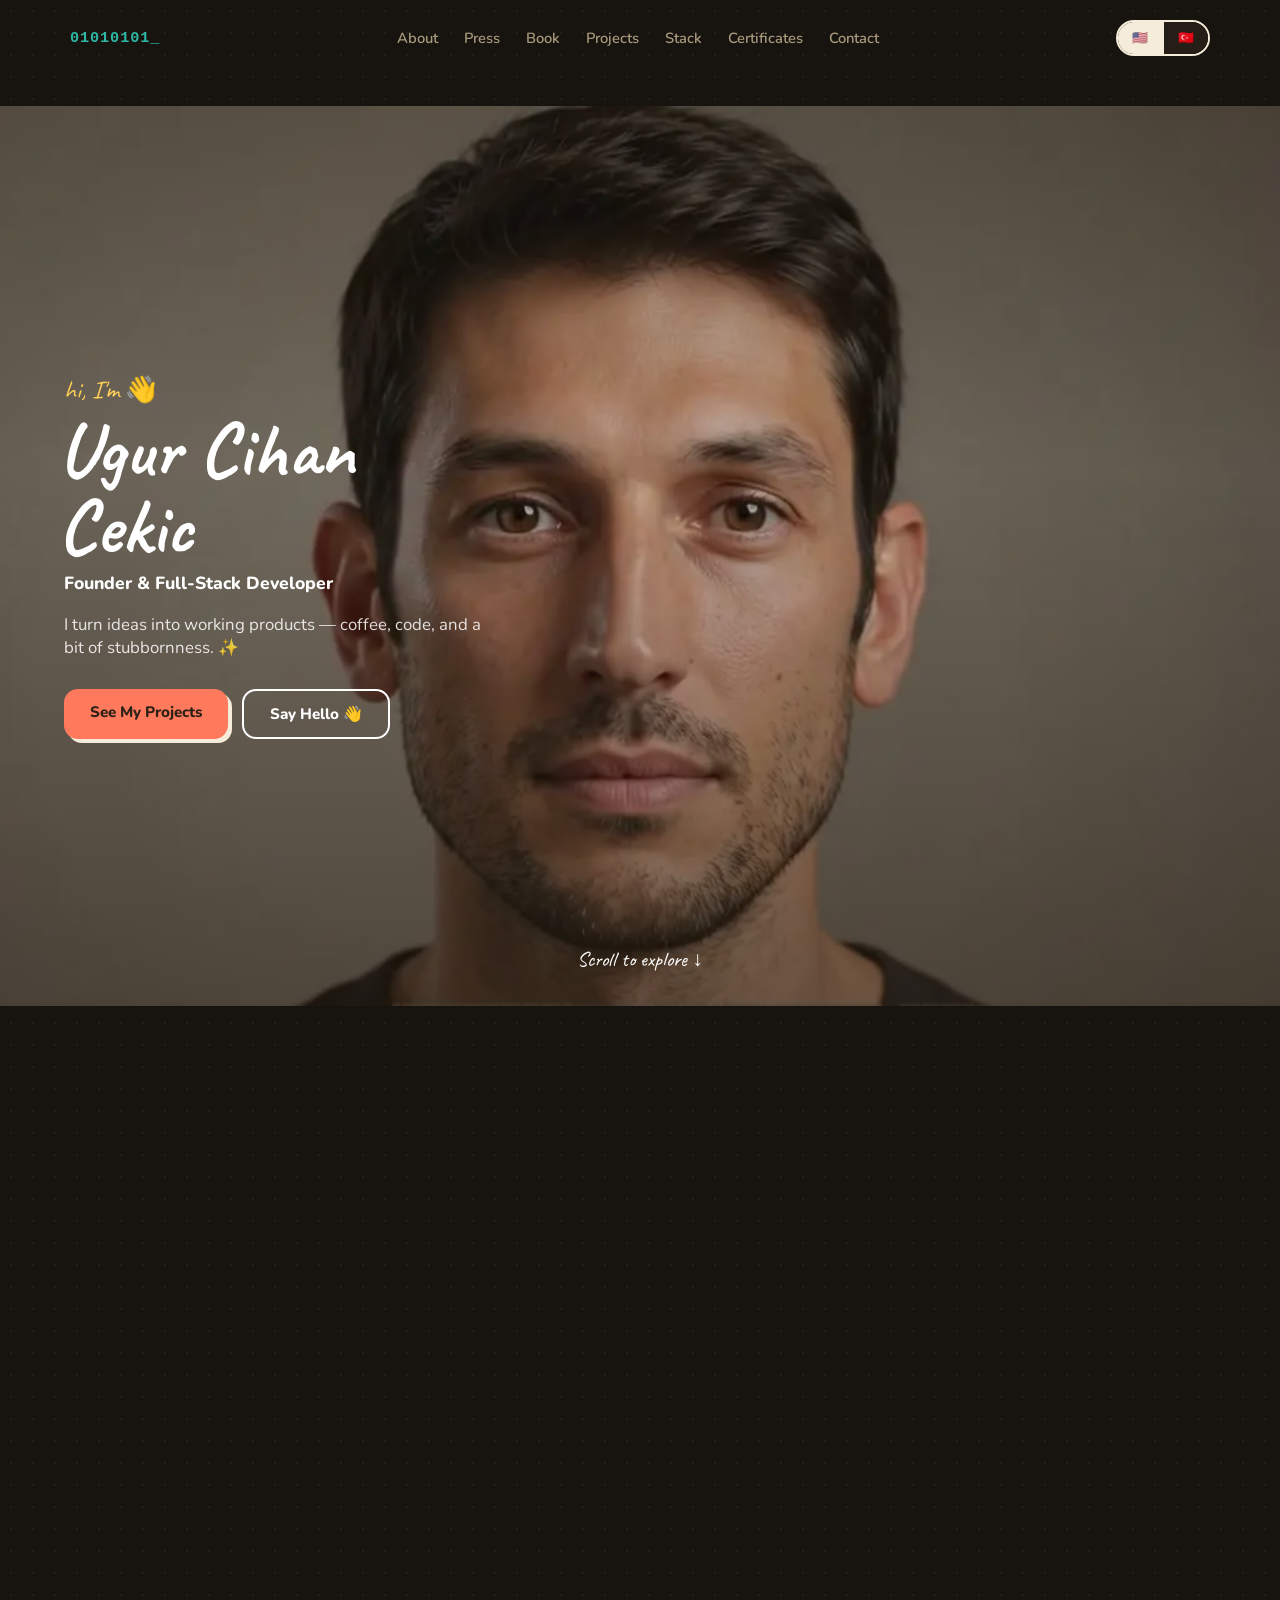
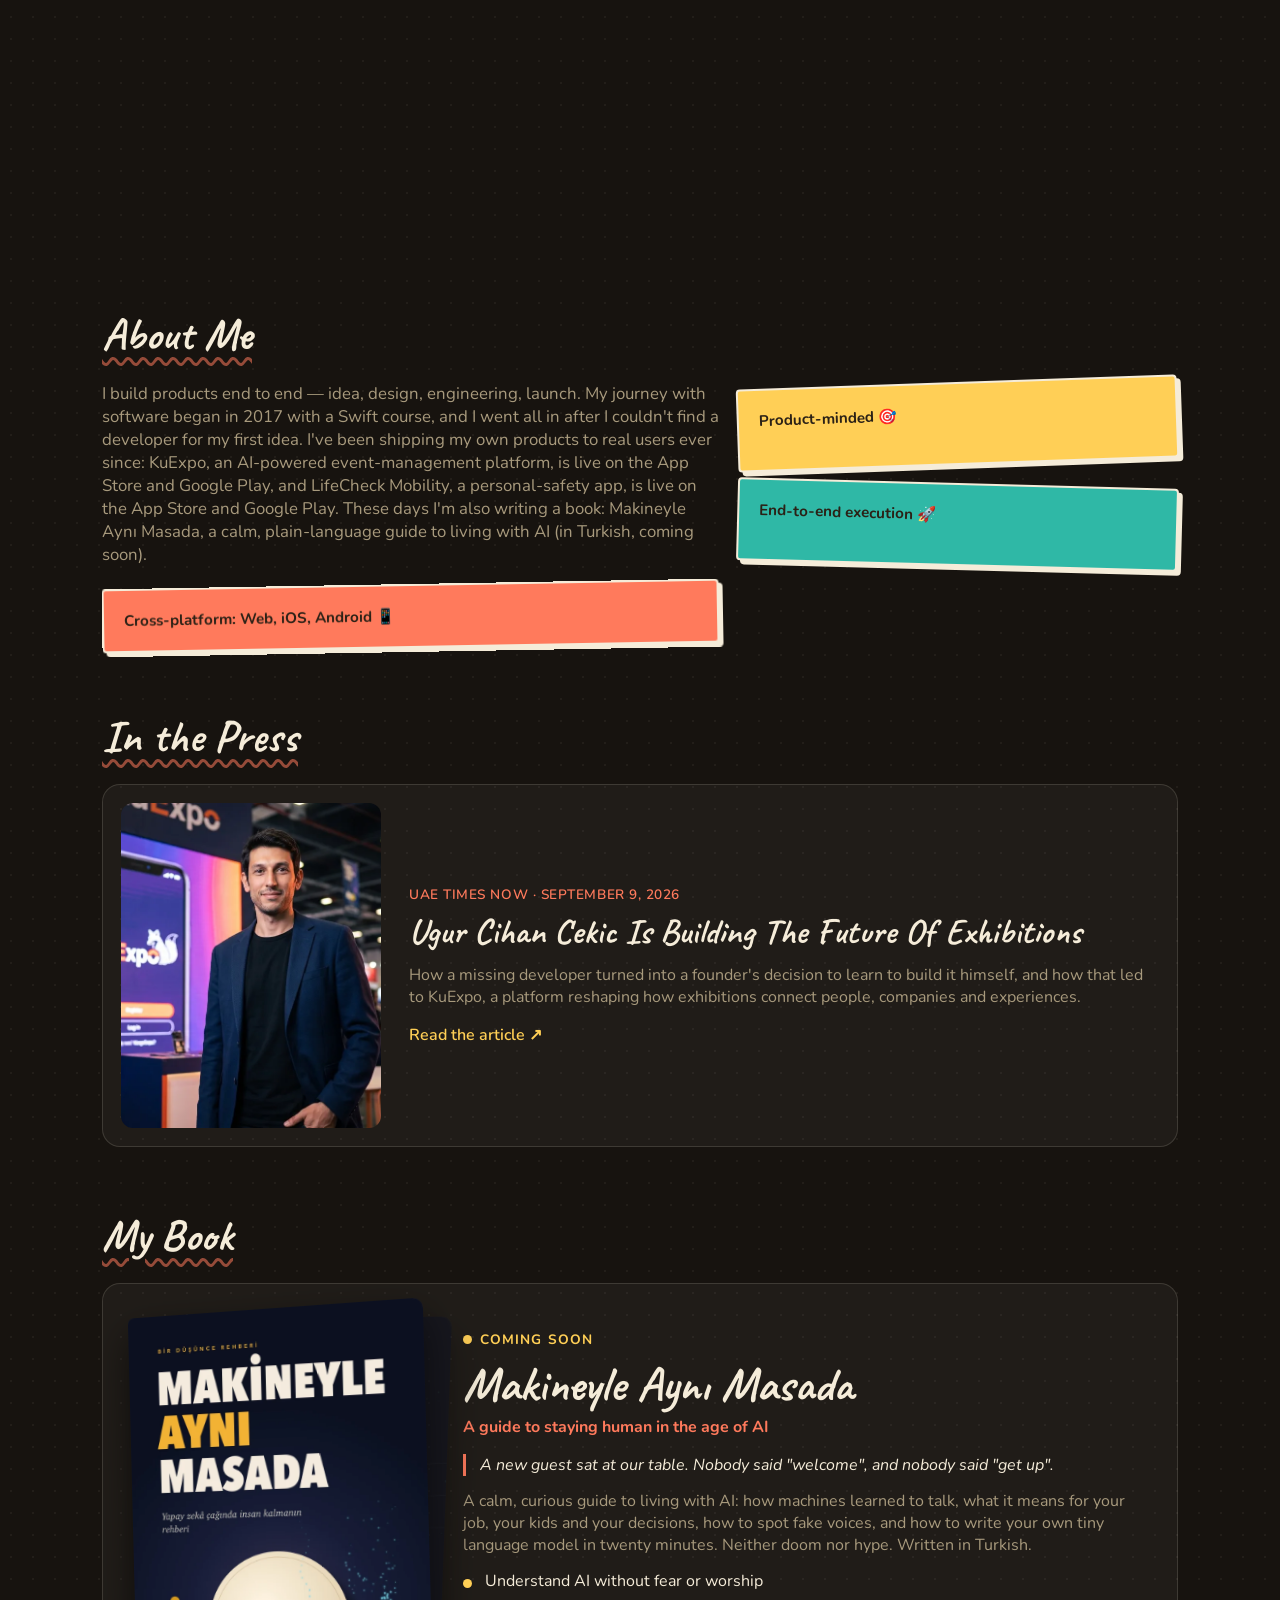
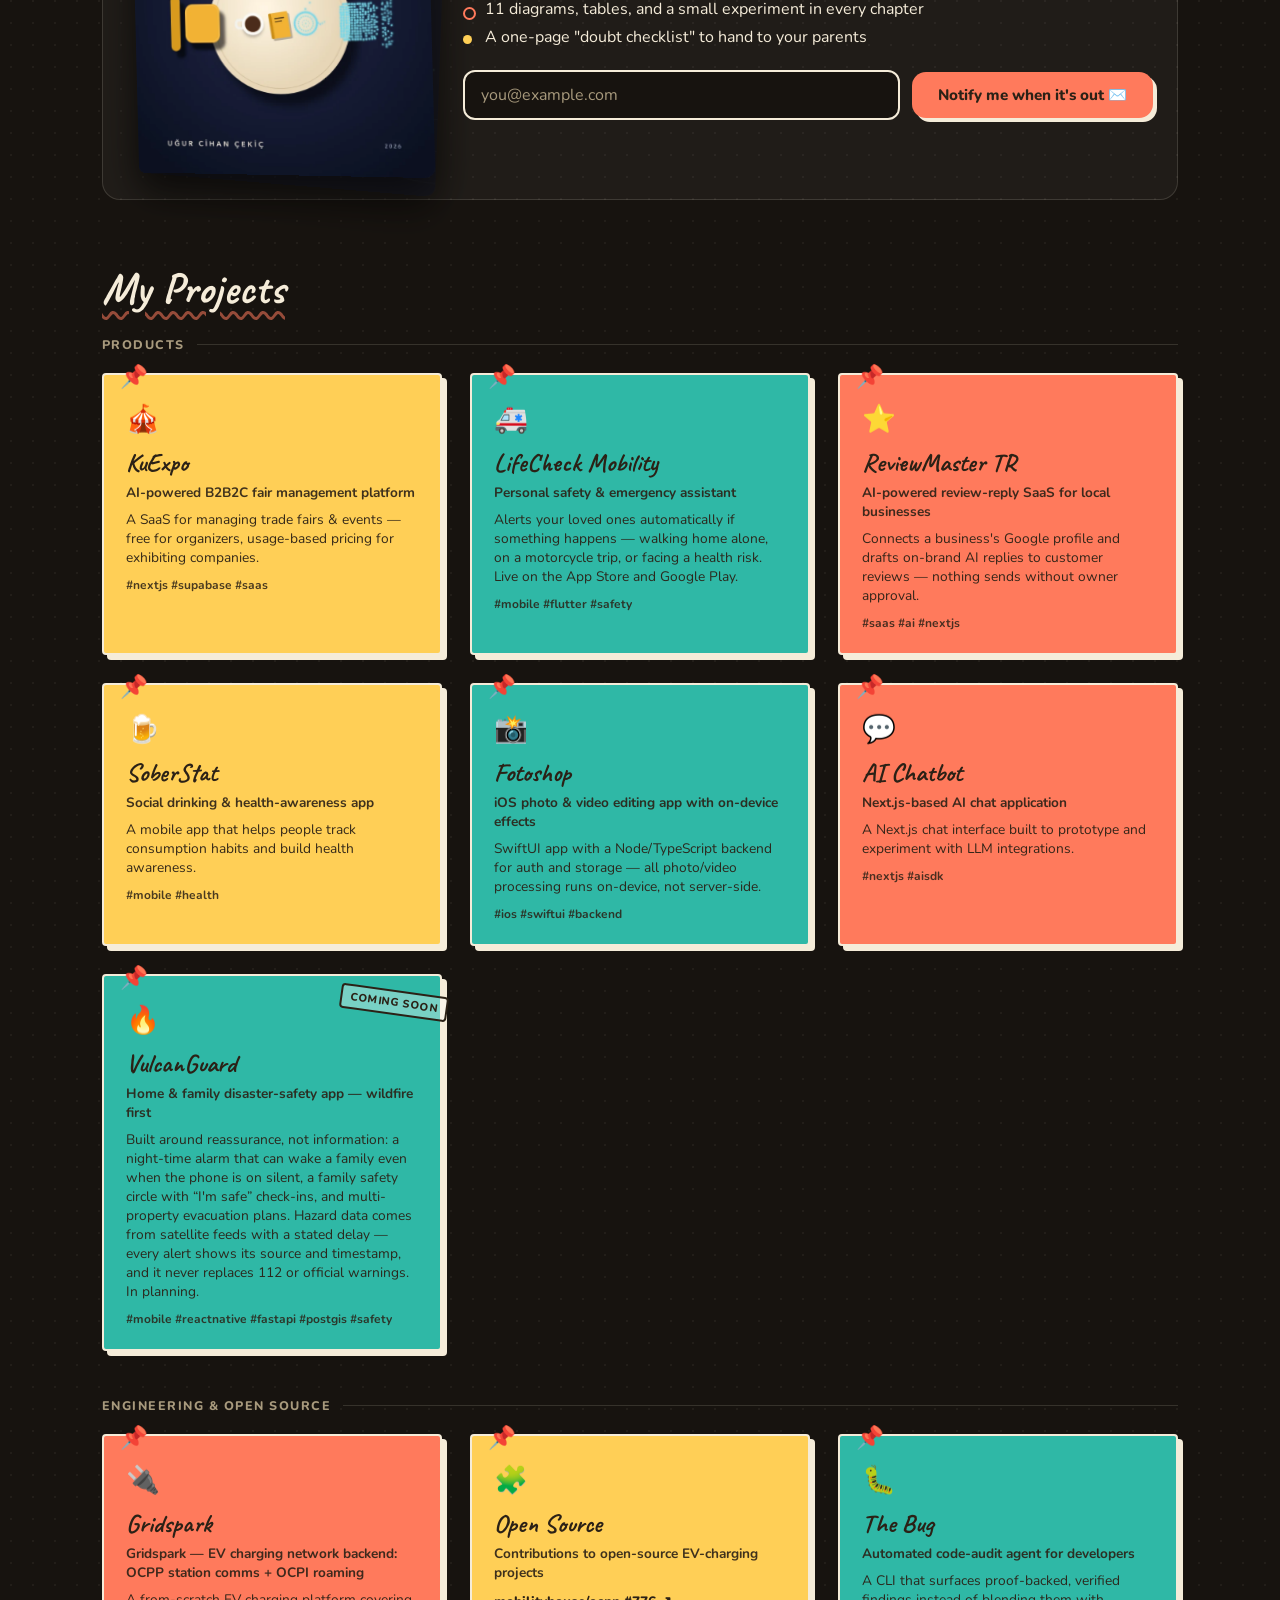
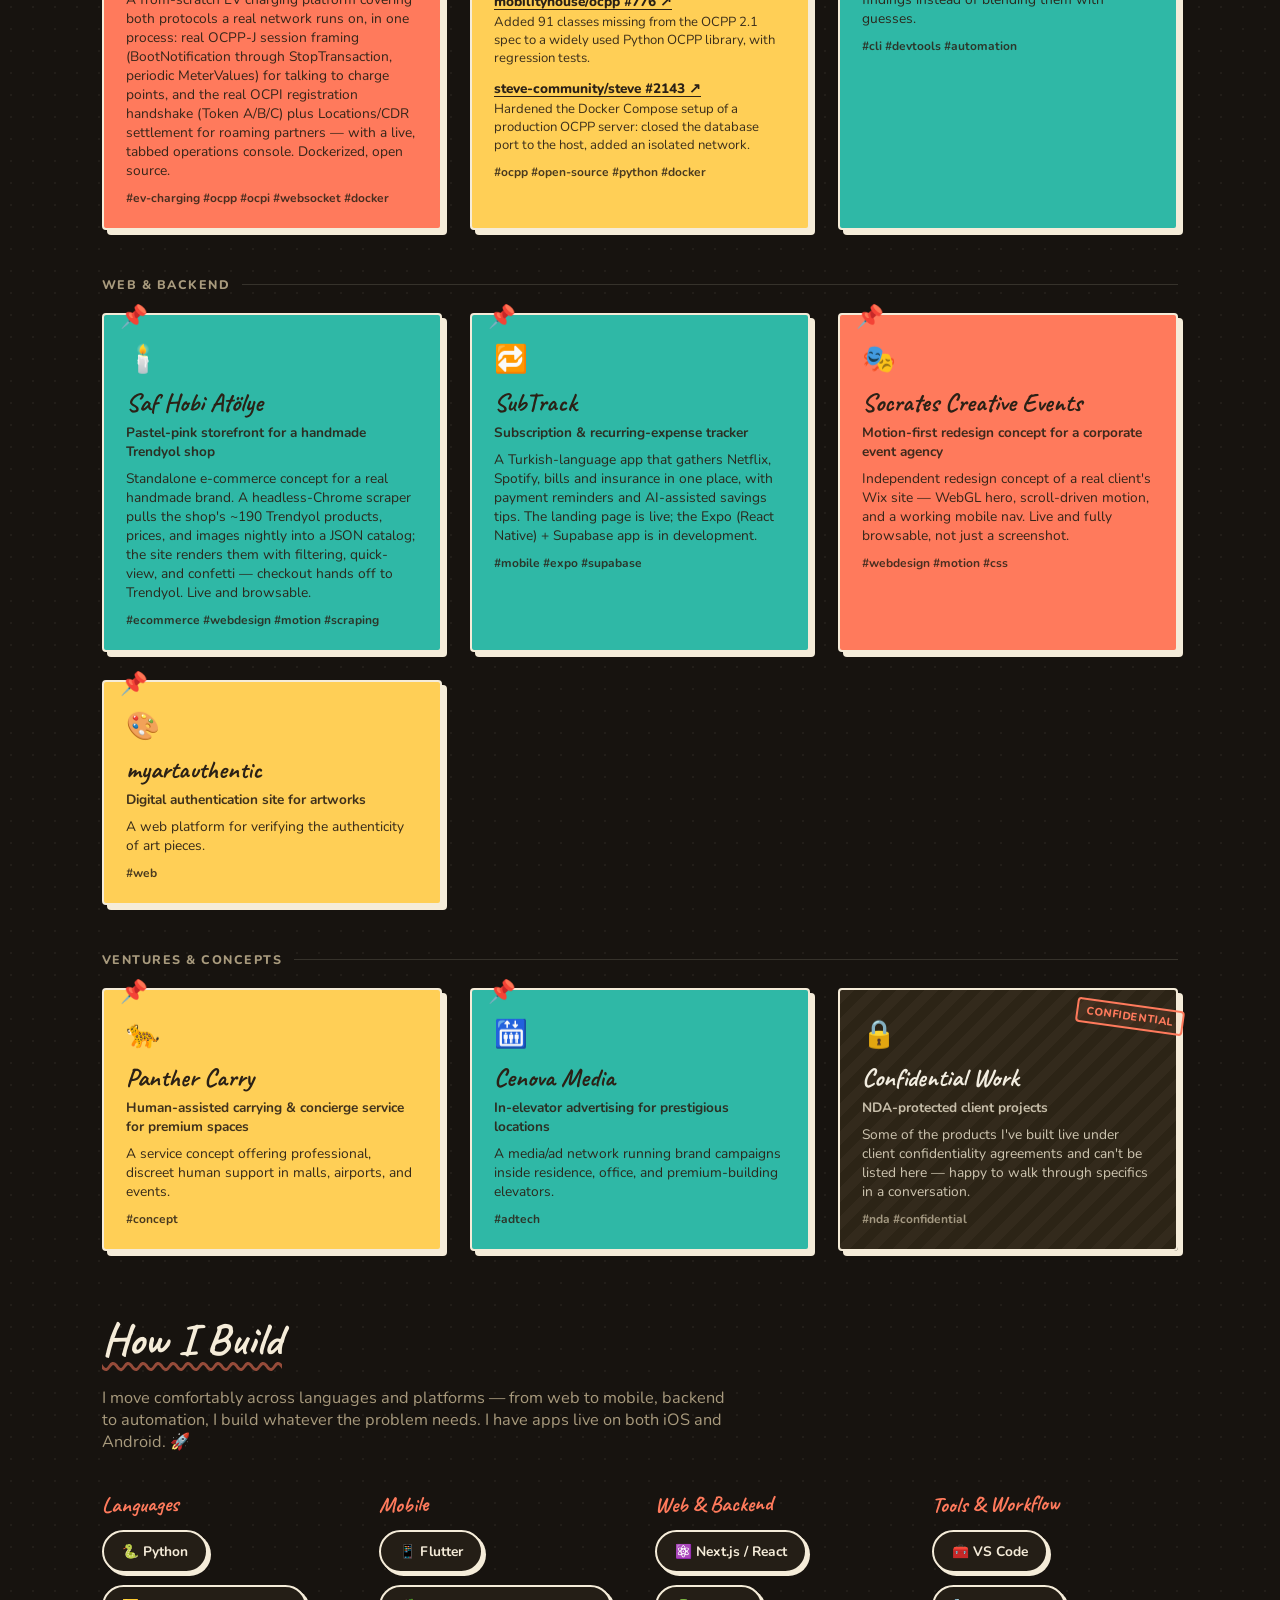
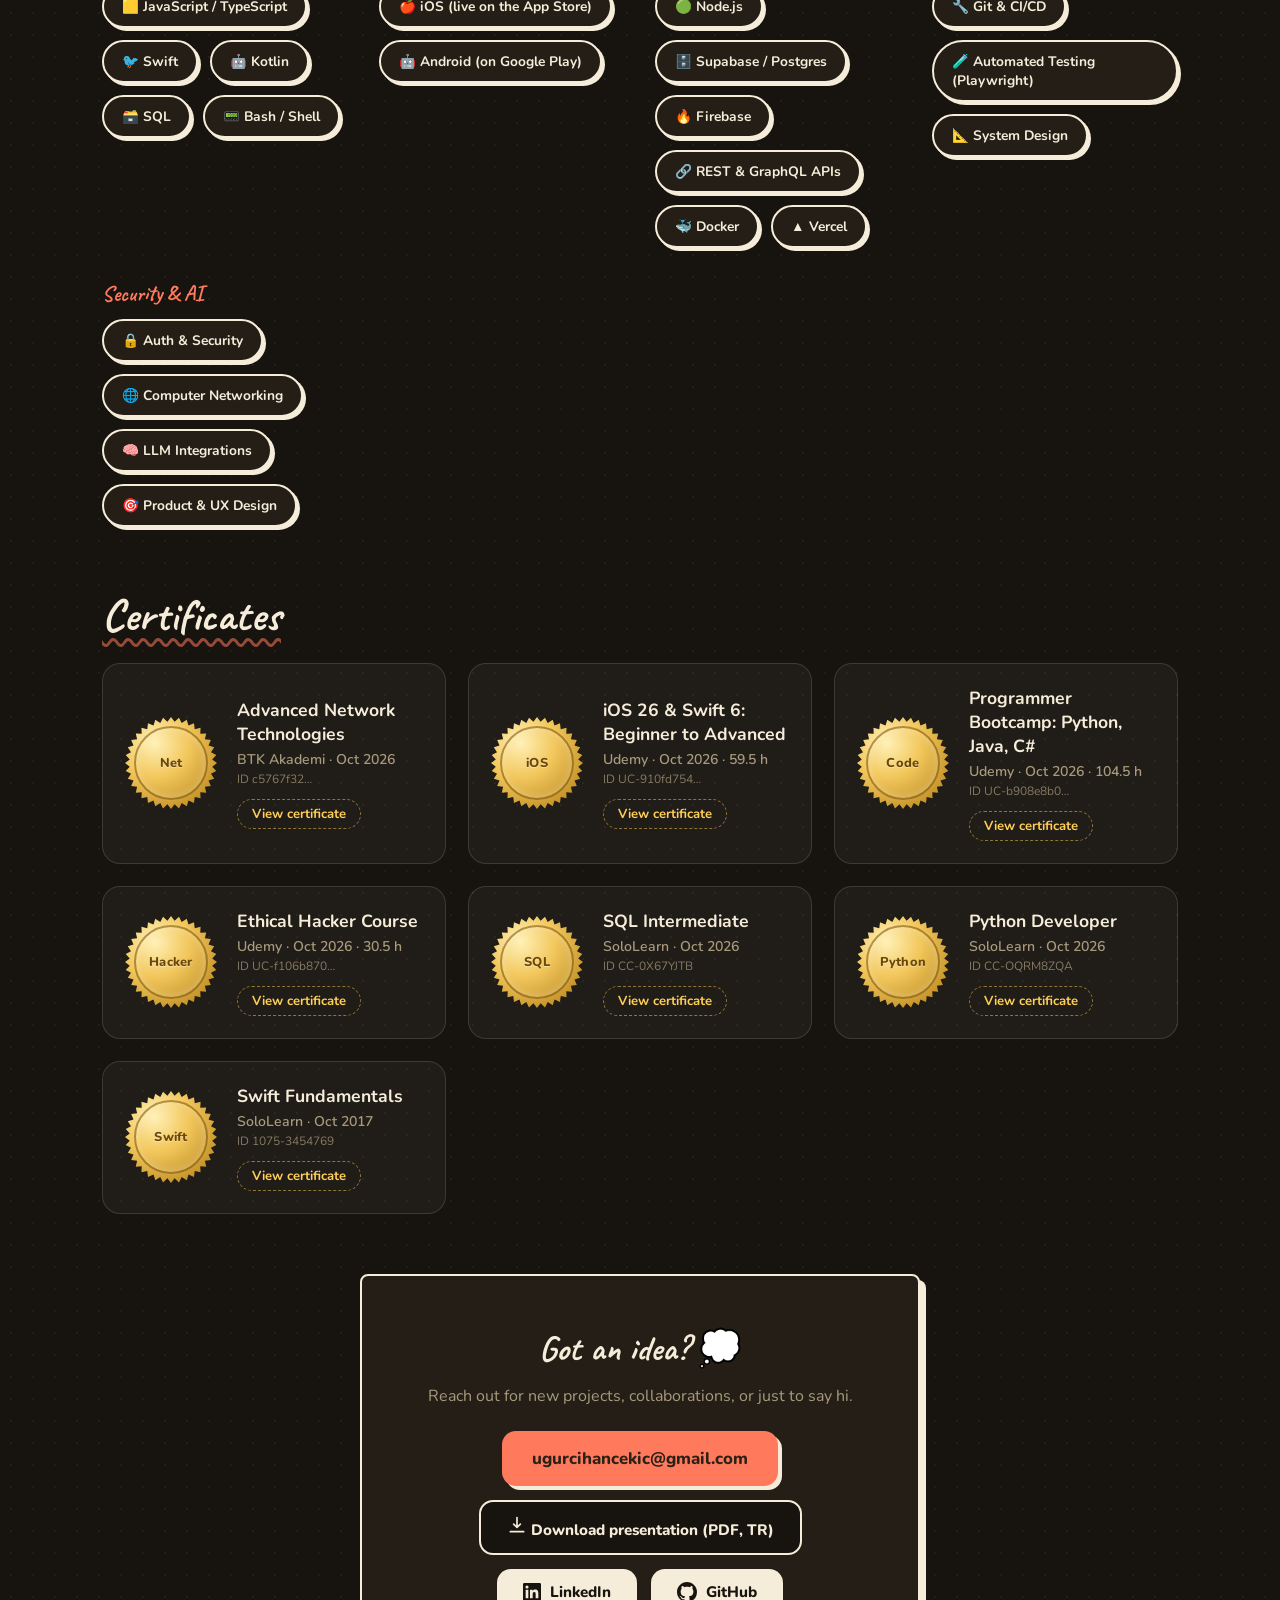
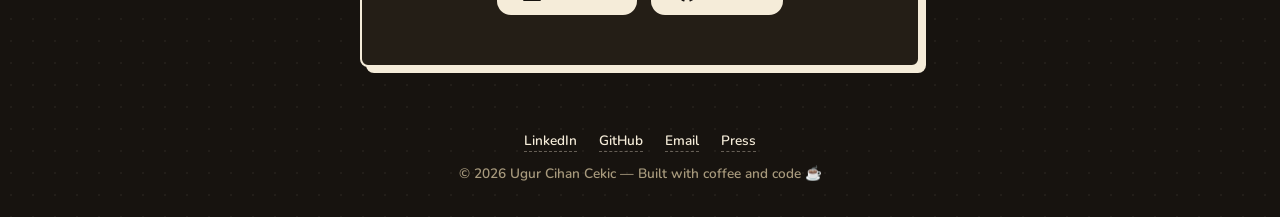
==== commit ba1e96fb: "Add BTK Akademi Advanced Network Technologies certificate and Networking skill Co-Authored-By: Claud" ====
--- a/index.html
+++ b/index.html
@@ -373,6 +373,7 @@
         <h3 data-i18n="grp_ai">Security &amp; AI</h3>
         <div class="stack-row">
           <span class="badge" data-i18n="b_auth">🔒 Auth &amp; Security</span>
+          <span class="badge" data-i18n="b_network">🌐 Computer Networking</span>
           <span class="badge" data-i18n="b_llm">🧠 LLM Integrations</span>
           <span class="badge" data-i18n="b_uxdesign">🎯 Product &amp; UX Design</span>
         </div>
@@ -384,6 +385,15 @@
     <h2 class="section-title" id="certsTitle" data-i18n="certs_title">Certificates</h2>
     <div class="cert-grid">
       <!-- To add a certificate: put the image in assets/certs/ (name-v1.webp), copy a card below, and update medal text, title, date, ID, data-cert and data-alt. -->
+      <article class="cert-card reveal">
+        <div class="medal" aria-hidden="true"><span>Net</span></div>
+        <div class="cert-info">
+          <h3 data-i18n="cert_net_title">Advanced Network Technologies</h3>
+          <p class="cert-issuer">BTK Akademi · <span data-i18n="cert_py_date">Oct 2026</span></p>
+          <p class="cert-id">ID c5767f32…</p>
+          <button type="button" class="cert-btn" data-cert="assets/certs/advanced-networking-v1.webp" data-alt="Advanced Network Technologies participation certificate, BTK Akademi, October 2026" data-i18n="cert_view">View certificate</button>
+        </div>
+      </article>
       <article class="cert-card reveal">
         <div class="medal" aria-hidden="true"><span>iOS</span></div>
         <div class="cert-info">
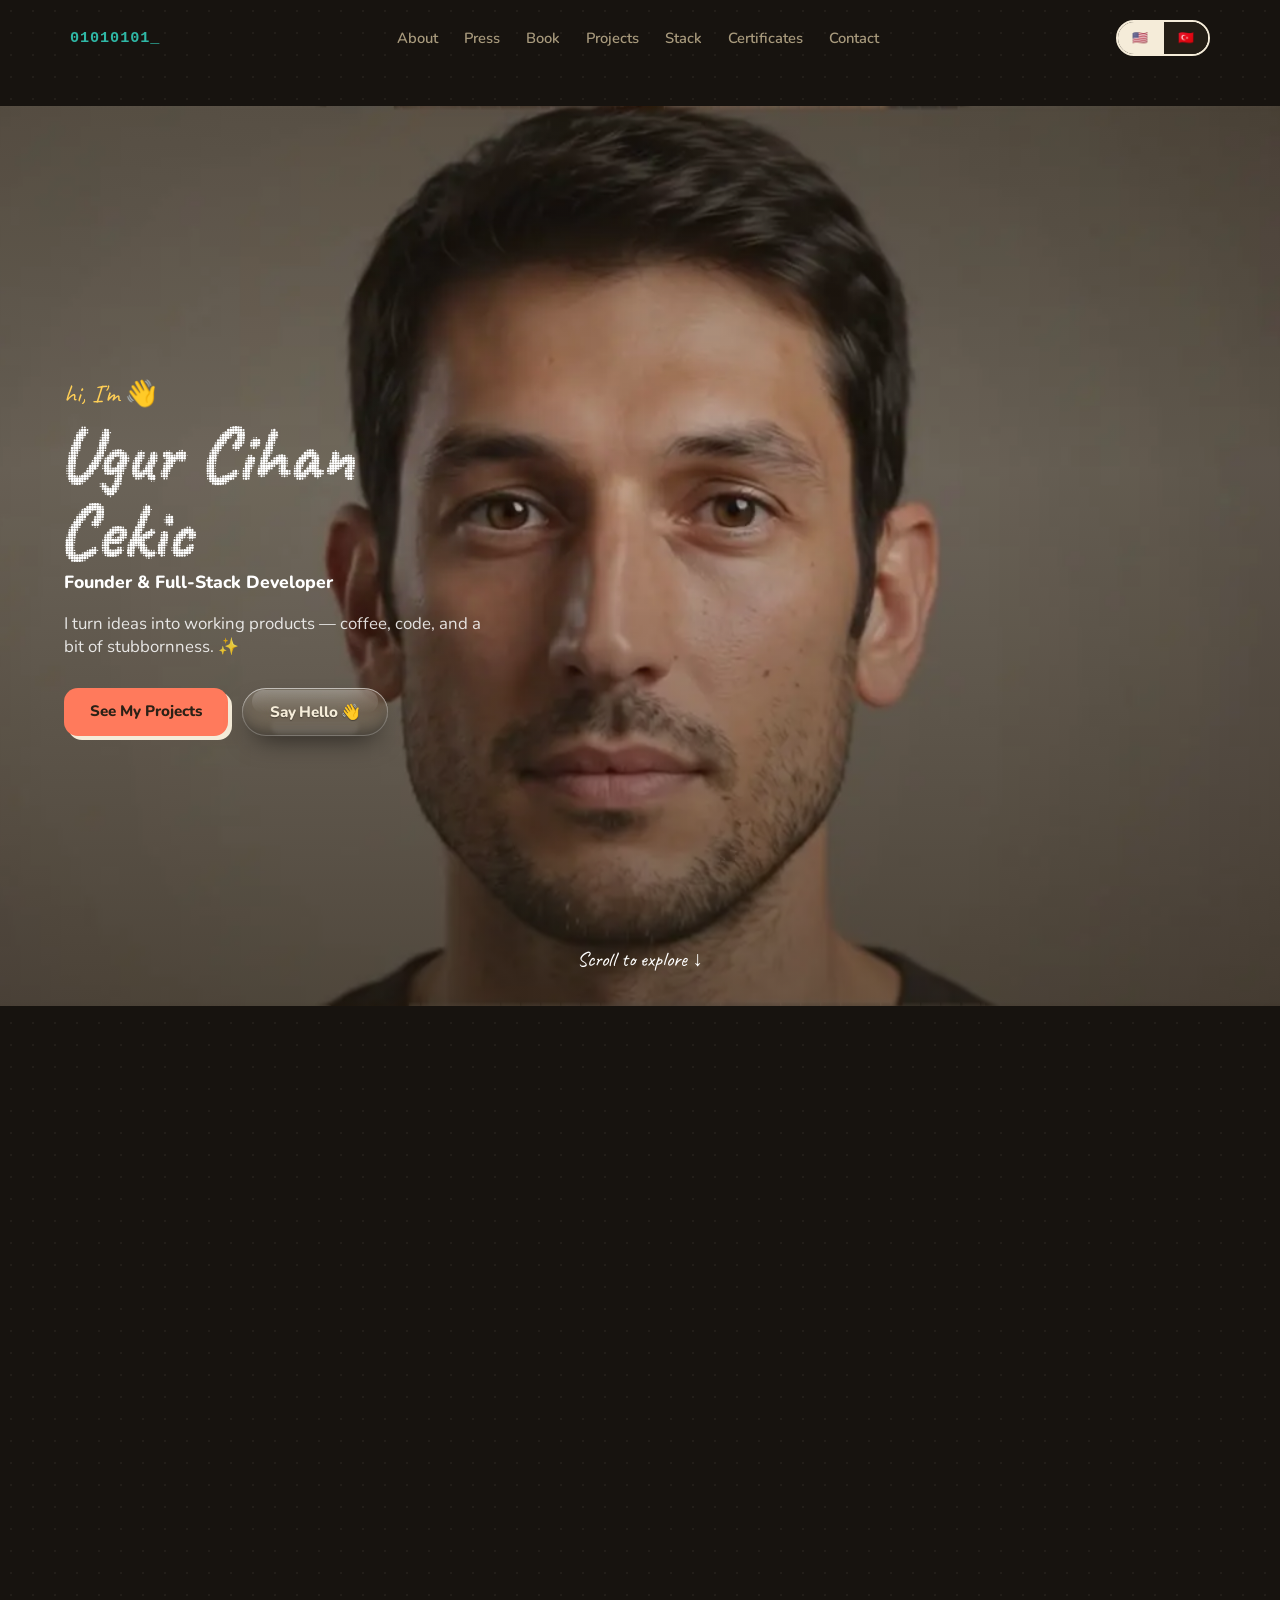
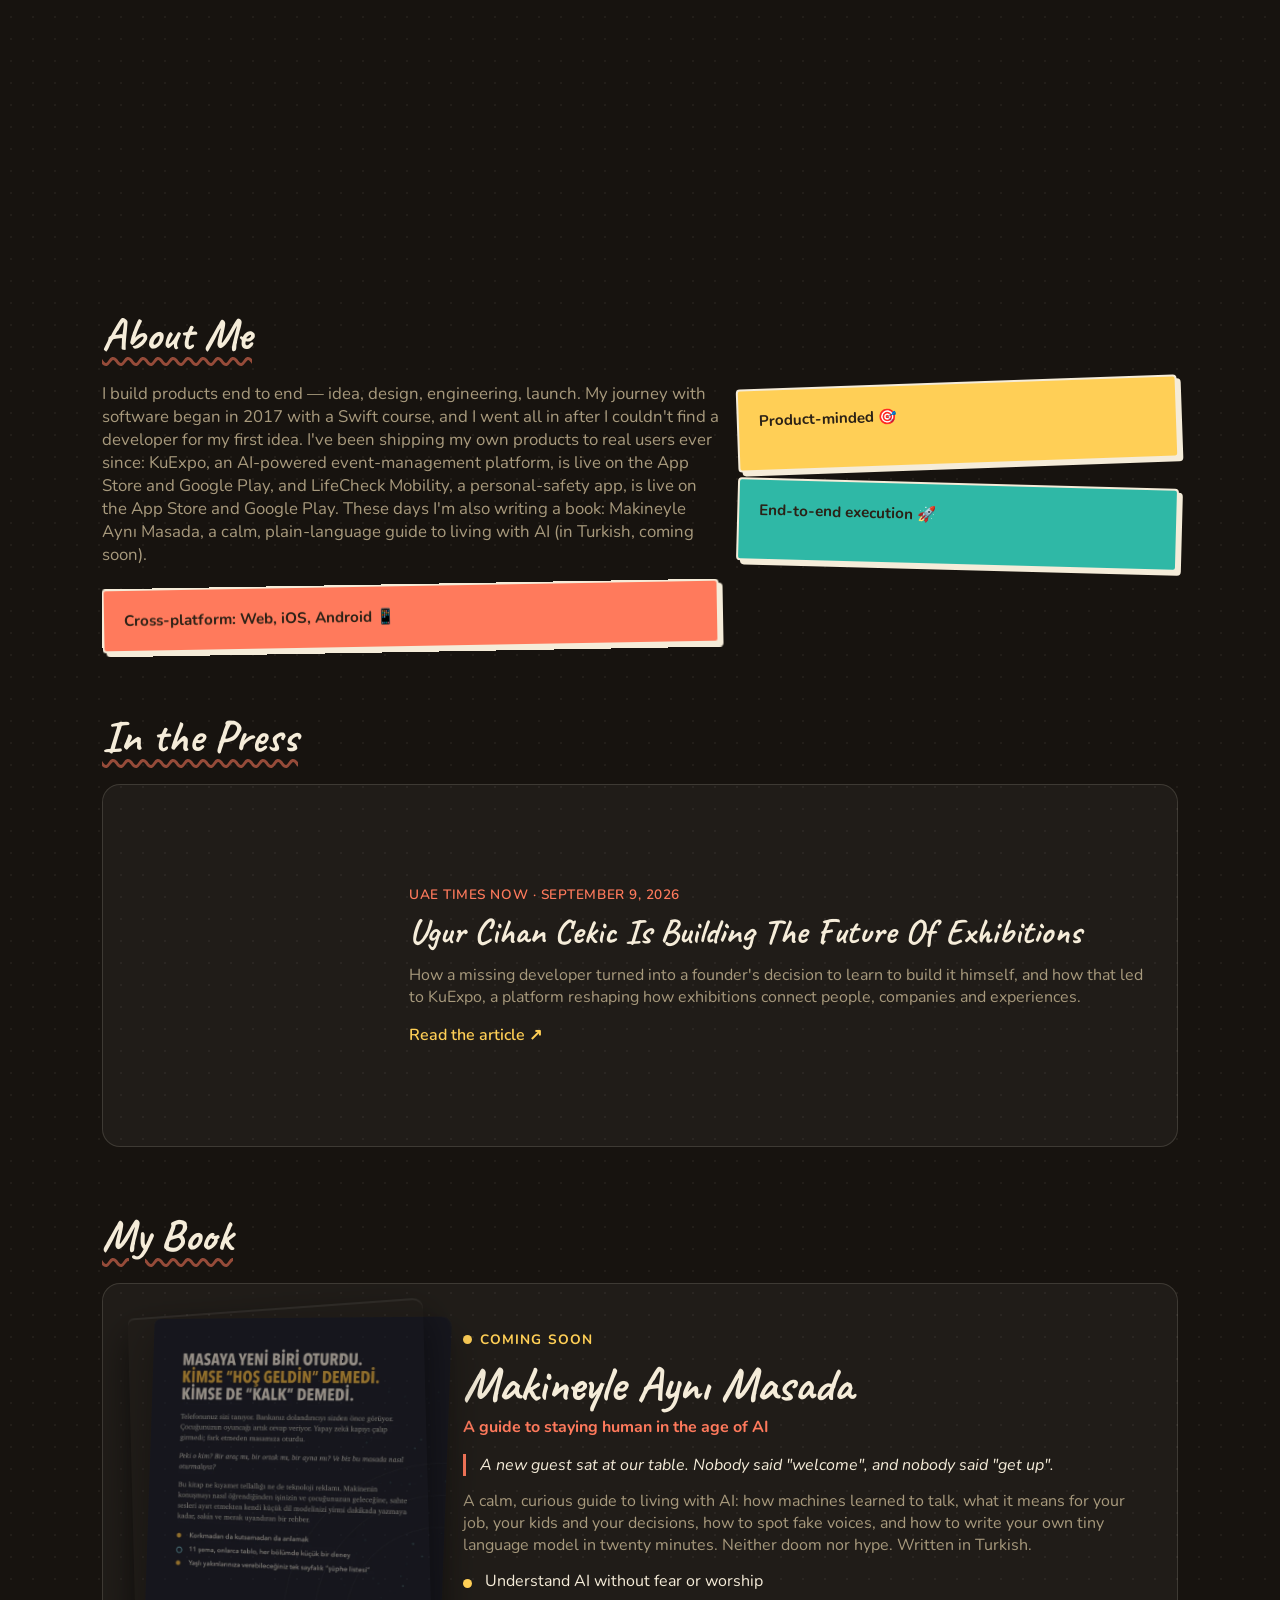
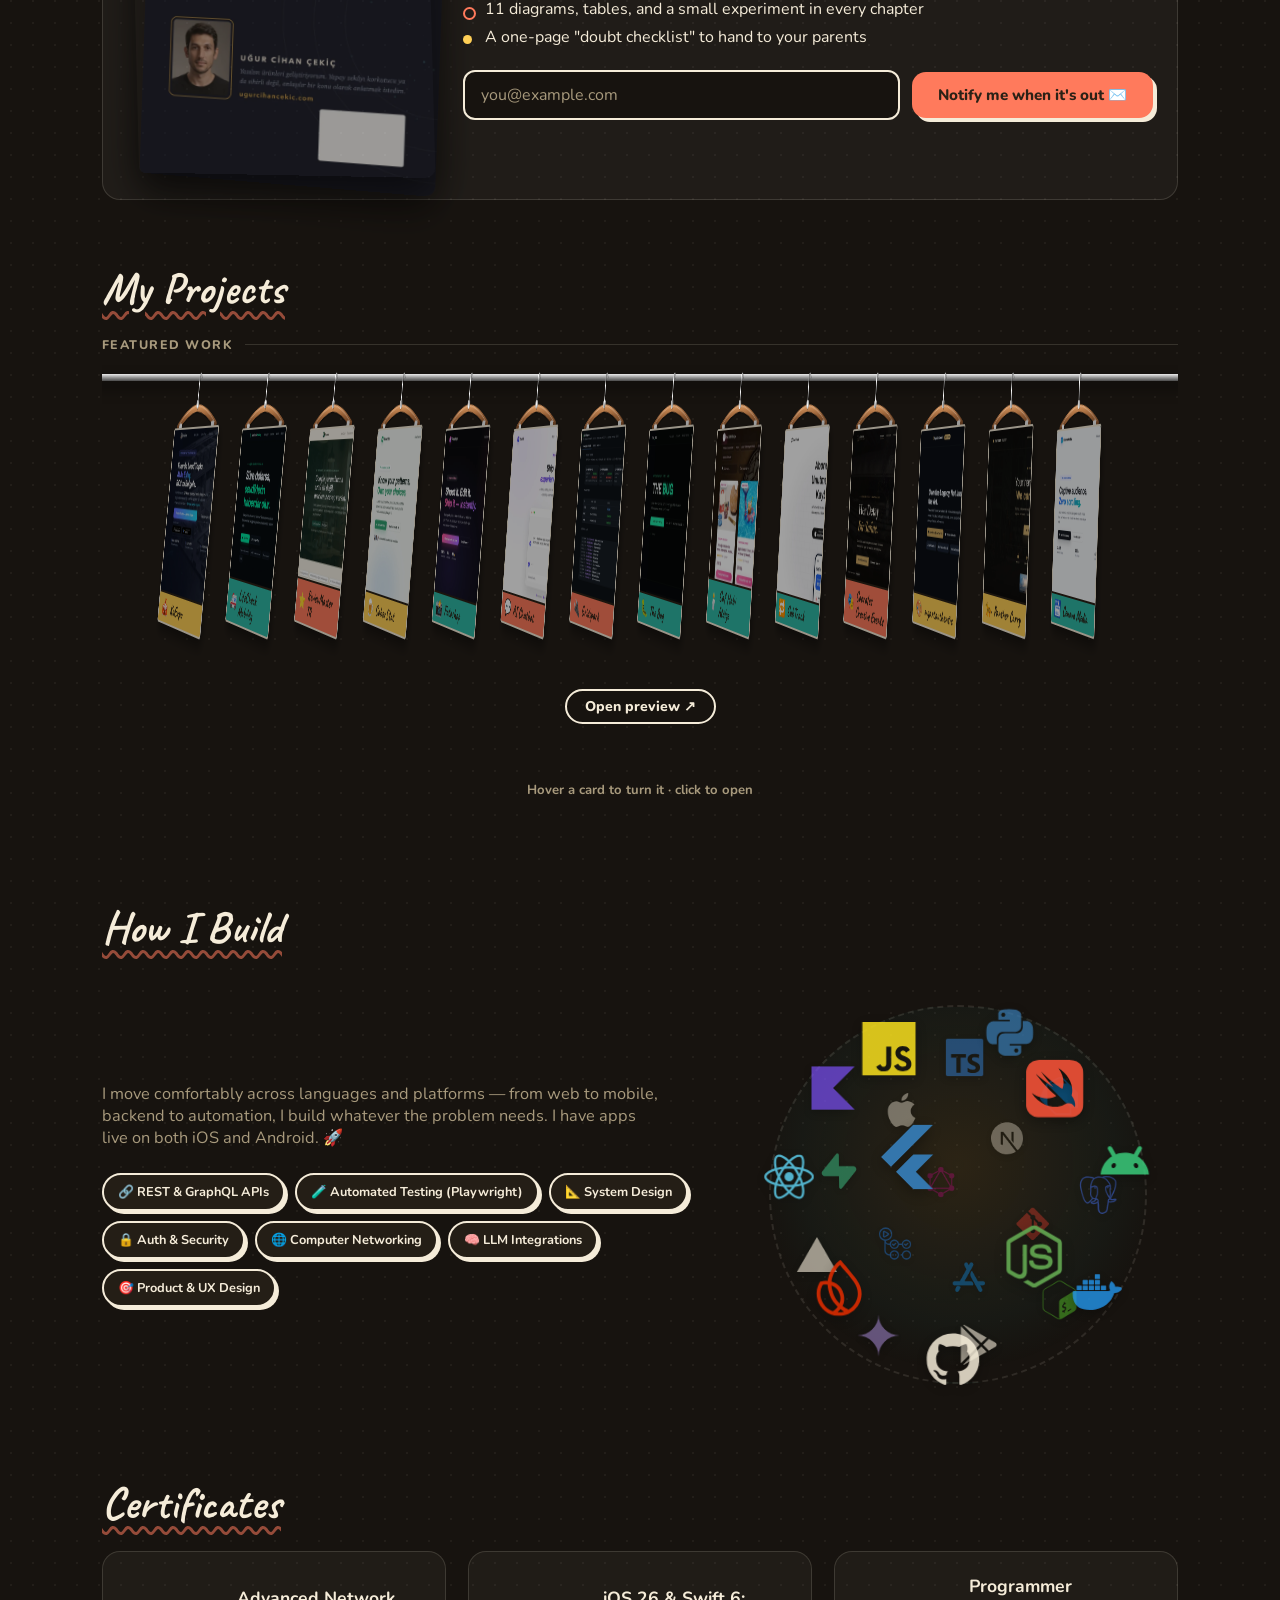
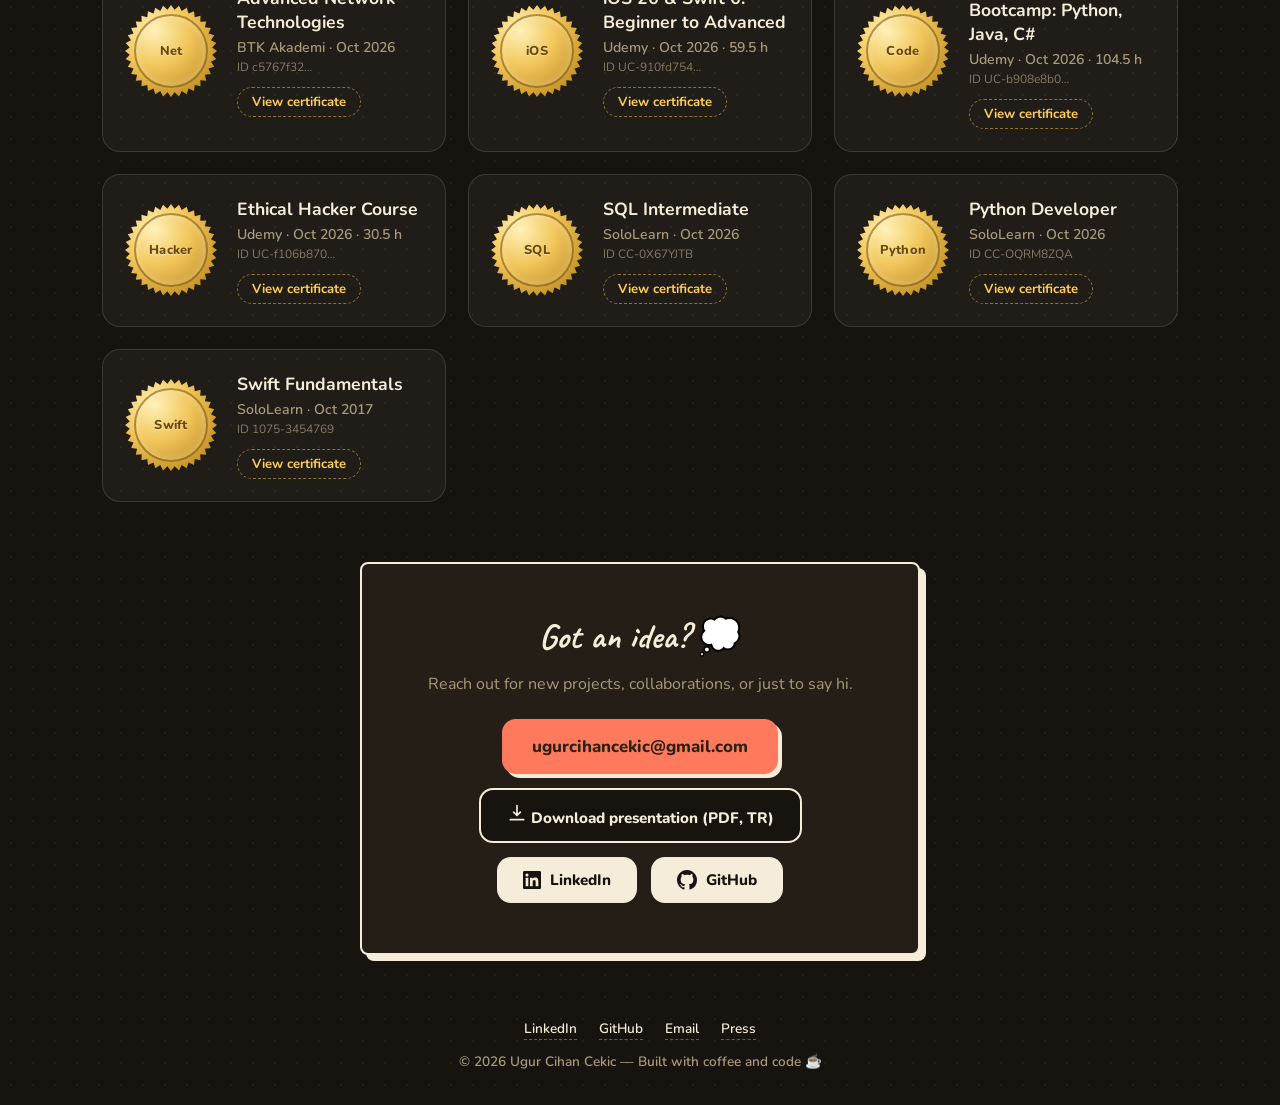
==== commit 889b7182: "Portfolio refresh: project rail gallery, halftone hero name, web shot Say Hello, 3D icon cloud for H" ====
--- a/index.html
+++ b/index.html
@@ -117,7 +117,7 @@
             <p class="subtitle" data-i18n="hero_subtitle">I turn ideas into working products — coffee, code, and a bit of stubbornness. ✨</p>
             <div class="hero-actions">
               <a href="#projects" class="btn btn-coral" data-i18n="btn_projects">See My Projects</a>
-              <a href="#contact" class="btn btn-outline" id="helloBtn"><span data-i18n="btn_contact">Say Hello 👋</span><span class="hello-count" id="helloCount" hidden></span></a>
+              <a href="#contact" id="helloBtn" data-webshot><span data-i18n="btn_contact">Say Hello 👋</span><span class="hello-count" id="helloCount" hidden></span></a>
             </div>
           </div>
         </div>
@@ -193,7 +193,7 @@
         <p class="tags">#nextjs #supabase #saas</p>
       </article>
 
-      <article class="reveal sticky teal r1 previewable" tabindex="0" role="button" aria-haspopup="dialog" data-preview="assets/previews/lifecheck.webp" data-preview-title="LifeCheck Mobility" data-links="web|https://lifecheak-main.web.app/;;appstore|https://apps.apple.com/tr/app/lifecheck-mobility/id6781236086;;play|https://play.google.com/store/apps/details?id=com.lifecheak.mobility"><span class="pin" aria-hidden="true">📌</span>
+      <article class="reveal sticky teal r1 previewable" tabindex="0" role="button" aria-haspopup="dialog" data-preview="assets/previews/lifecheck-v2.webp" data-preview-title="LifeCheck Mobility" data-links="web|https://lifecheckmobility.com/;;appstore|https://apps.apple.com/tr/app/lifecheck-mobility/id6781236086;;play|https://play.google.com/store/apps/details?id=com.lifecheak.mobility"><span class="pin" aria-hidden="true">📌</span>
         <span class="icon" aria-hidden="true">🚑</span><h4>LifeCheck Mobility</h4>
         <p class="tagline" data-i18n="p3_tagline">Personal safety &amp; emergency assistant</p>
         <p class="desc" data-i18n="p3_desc">Alerts your loved ones automatically if something happens — walking home alone, on a motorcycle trip, or facing a health risk. Live on the App Store and Google Play.</p>
@@ -228,15 +228,6 @@
         <p class="tags">#nextjs #aisdk</p>
       </article>
 
-      <article class="reveal sticky teal r1 soon">
-        <span class="pin" aria-hidden="true">📌</span>
-        <span class="stamp" data-i18n="soon_stamp">COMING SOON</span>
-        <span class="icon" aria-hidden="true">🔥</span><h4>VulcanGuard</h4>
-        <p class="tagline" data-i18n="p15_tagline">Home &amp; family disaster-safety app — wildfire first</p>
-        <p class="desc" data-i18n="p15_desc">Built around reassurance, not information: a night-time alarm that can wake a family even when the phone is on silent, a family safety circle with “I'm safe” check-ins, and multi-property evacuation plans. Hazard data comes from satellite feeds with a stated delay — every alert shows its source and timestamp, and it never replaces 112 or official warnings. In planning.</p>
-        <p class="tags">#mobile #reactnative #fastapi #postgis #safety</p>
-      </article>
-
 
       <h3 class="grp-label" data-i18n="grp_engineering">Engineering &amp; Open Source</h3>
 
@@ -247,17 +238,6 @@
         <p class="tags">#ev-charging #ocpp #ocpi #websocket #docker</p>
       </article>
 
-      <article class="reveal sticky yellow r2 oss-card">
-        <span class="pin" aria-hidden="true">📌</span>
-        <span class="icon" aria-hidden="true">🧩</span><h4>Open Source</h4>
-        <p class="tagline" data-i18n="oss_tagline">Contributions to open-source EV-charging projects</p>
-        <ul class="oss-list">
-          <li><a href="https://github.com/mobilityhouse/ocpp/pull/776" target="_blank" rel="noopener">mobilityhouse/ocpp #776 ↗</a><span data-i18n="oss_desc1">Added 91 classes missing from the OCPP 2.1 spec to a widely used Python OCPP library, with regression tests.</span></li>
-          <li><a href="https://github.com/steve-community/steve/pull/2143" target="_blank" rel="noopener">steve-community/steve #2143 ↗</a><span data-i18n="oss_desc2">Hardened the Docker Compose setup of a production OCPP server: closed the database port to the host, added an isolated network.</span></li>
-        </ul>
-        <p class="tags">#ocpp #open-source #python #docker</p>
-      </article>
-
       <article class="reveal sticky teal r2 previewable" tabindex="0" role="button" aria-haspopup="dialog" data-preview="assets/previews/the-bug.webp" data-preview-title="The Bug" data-live="https://the-bug-website.vercel.app/"><span class="pin" aria-hidden="true">📌</span>
         <span class="icon" aria-hidden="true">🐛</span><h4>The Bug</h4>
         <p class="tagline" data-i18n="p2_tagline">Automated code-audit agent for developers</p>
@@ -313,70 +293,52 @@
         <p class="tags">#adtech</p>
       </article>
 
-      <article class="reveal sticky confidential r2">
-        <span class="stamp">CONFIDENTIAL</span>
-        <span class="icon" aria-hidden="true">🔒</span><h4 data-i18n="p9_title">Confidential Work</h4>
-        <p class="tagline" data-i18n="p9_tagline">NDA-protected client projects</p>
-        <p class="desc" data-i18n="p9_desc">Some of the products I've built live under client confidentiality agreements and can't be listed here — happy to walk through specifics in a conversation.</p>
-        <p class="tags">#nda #confidential</p>
-      </article>
-
     </div>
   </section>
 
   <section id="stack" class="stack">
     <h2 class="section-title" data-i18n="stack_title">How I Build</h2>
-    <p class="stack-intro" data-i18n="stack_intro">I move comfortably across languages and platforms — from web to mobile, backend to automation, I build whatever the problem needs. I have apps live on both iOS and Android. 🚀</p>
-
-    <div class="stack-groups">
-      <div class="reveal stack-group">
-        <h3 data-i18n="grp_lang">Languages</h3>
-        <div class="stack-row">
-          <span class="badge">🐍 Python</span>
-          <span class="badge">🟨 JavaScript / TypeScript</span>
-          <span class="badge">🐦 Swift</span>
-          <span class="badge">🤖 Kotlin</span>
-          <span class="badge">🗃️ SQL</span>
-          <span class="badge">📟 Bash / Shell</span>
-        </div>
-      </div>
-      <div class="reveal stack-group">
-        <h3 data-i18n="grp_mobile">Mobile</h3>
-        <div class="stack-row">
-          <span class="badge">📱 Flutter</span>
-          <span class="badge" data-i18n="b_ios">🍎 iOS (live on the App Store)</span>
-          <span class="badge" data-i18n="b_android">🤖 Android (on Google Play)</span>
-        </div>
-      </div>
-      <div class="reveal stack-group">
-        <h3 data-i18n="grp_web">Web &amp; Backend</h3>
-        <div class="stack-row">
-          <span class="badge">⚛️ Next.js / React</span>
-          <span class="badge">🟢 Node.js</span>
-          <span class="badge">🗄️ Supabase / Postgres</span>
-          <span class="badge">🔥 Firebase</span>
+    <div class="stack-layout">
+      <div class="stack-copy">
+        <p class="stack-intro" data-i18n="stack_intro">I move comfortably across languages and platforms — from web to mobile, backend to automation, I build whatever the problem needs. I have apps live on both iOS and Android. 🚀</p>
+        <div class="stack-row stack-skills">
           <span class="badge" data-i18n="b_restapi">🔗 REST &amp; GraphQL APIs</span>
-          <span class="badge">🐳 Docker</span>
-          <span class="badge">▲ Vercel</span>
-        </div>
-      </div>
-      <div class="reveal stack-group">
-        <h3 data-i18n="grp_tools">Tools &amp; Workflow</h3>
-        <div class="stack-row">
-          <span class="badge">🧰 VS Code</span>
-          <span class="badge">🔧 Git &amp; CI/CD</span>
           <span class="badge" data-i18n="b_testing">🧪 Automated Testing (Playwright)</span>
           <span class="badge" data-i18n="b_sysdesign">📐 System Design</span>
-        </div>
-      </div>
-      <div class="reveal stack-group">
-        <h3 data-i18n="grp_ai">Security &amp; AI</h3>
-        <div class="stack-row">
           <span class="badge" data-i18n="b_auth">🔒 Auth &amp; Security</span>
           <span class="badge" data-i18n="b_network">🌐 Computer Networking</span>
           <span class="badge" data-i18n="b_llm">🧠 LLM Integrations</span>
           <span class="badge" data-i18n="b_uxdesign">🎯 Product &amp; UX Design</span>
         </div>
+      </div>
+      <div class="icon-cloud" id="iconCloud" role="group" aria-label="Technologies I work with">
+        <ul class="icon-cloud-list">
+            <li title="Python"><img src="assets/stack/python.svg" alt="Python" width="42" height="42" loading="lazy" draggable="false"></li>
+            <li title="JavaScript"><img src="assets/stack/javascript.svg" alt="JavaScript" width="42" height="42" loading="lazy" draggable="false"></li>
+            <li title="TypeScript"><img src="assets/stack/typescript.svg" alt="TypeScript" width="42" height="42" loading="lazy" draggable="false"></li>
+            <li title="Swift"><img src="assets/stack/swift.svg" alt="Swift" width="42" height="42" loading="lazy" draggable="false"></li>
+            <li title="Kotlin"><img src="assets/stack/kotlin.svg" alt="Kotlin" width="42" height="42" loading="lazy" draggable="false"></li>
+            <li title="Dart"><img src="assets/stack/dart.svg" alt="Dart" width="42" height="42" loading="lazy" draggable="false"></li>
+            <li title="Flutter"><img src="assets/stack/flutter.svg" alt="Flutter" width="42" height="42" loading="lazy" draggable="false"></li>
+            <li title="iOS"><img src="assets/stack/apple.svg" alt="iOS" width="42" height="42" loading="lazy" draggable="false"></li>
+            <li title="Android"><img src="assets/stack/android.svg" alt="Android" width="42" height="42" loading="lazy" draggable="false"></li>
+            <li title="React"><img src="assets/stack/react.svg" alt="React" width="42" height="42" loading="lazy" draggable="false"></li>
+            <li title="Next.js"><img src="assets/stack/nextdotjs.svg" alt="Next.js" width="42" height="42" loading="lazy" draggable="false"></li>
+            <li title="Node.js"><img src="assets/stack/nodedotjs.svg" alt="Node.js" width="42" height="42" loading="lazy" draggable="false"></li>
+            <li title="Supabase"><img src="assets/stack/supabase.svg" alt="Supabase" width="42" height="42" loading="lazy" draggable="false"></li>
+            <li title="PostgreSQL"><img src="assets/stack/postgresql.svg" alt="PostgreSQL" width="42" height="42" loading="lazy" draggable="false"></li>
+            <li title="Firebase"><img src="assets/stack/firebase.svg" alt="Firebase" width="42" height="42" loading="lazy" draggable="false"></li>
+            <li title="GraphQL"><img src="assets/stack/graphql.svg" alt="GraphQL" width="42" height="42" loading="lazy" draggable="false"></li>
+            <li title="Docker"><img src="assets/stack/docker.svg" alt="Docker" width="42" height="42" loading="lazy" draggable="false"></li>
+            <li title="Vercel"><img src="assets/stack/vercel.svg" alt="Vercel" width="42" height="42" loading="lazy" draggable="false"></li>
+            <li title="Git"><img src="assets/stack/git.svg" alt="Git" width="42" height="42" loading="lazy" draggable="false"></li>
+            <li title="GitHub"><img src="assets/stack/github.svg" alt="GitHub" width="42" height="42" loading="lazy" draggable="false"></li>
+            <li title="CI/CD (GitHub Actions)"><img src="assets/stack/githubactions.svg" alt="CI/CD (GitHub Actions)" width="42" height="42" loading="lazy" draggable="false"></li>
+            <li title="Bash / Shell"><img src="assets/stack/gnubash.svg" alt="Bash / Shell" width="42" height="42" loading="lazy" draggable="false"></li>
+            <li title="LLM integrations (Gemini)"><img src="assets/stack/googlegemini.svg" alt="LLM integrations (Gemini)" width="42" height="42" loading="lazy" draggable="false"></li>
+            <li title="App Store"><img src="assets/stack/appstore.svg" alt="App Store" width="42" height="42" loading="lazy" draggable="false"></li>
+            <li title="Google Play"><img src="assets/stack/googleplay.svg" alt="Google Play" width="42" height="42" loading="lazy" draggable="false"></li>
+        </ul>
       </div>
     </div>
   </section>
@@ -511,6 +473,10 @@
 
 <script src="i18n.js"></script>
 <script src="interactions.js"></script>
+<script src="webshot.js"></script>
+<script src="halftone-name.js"></script>
+<script src="project-rail.js"></script>
+<script src="icon-cloud.js"></script>
 <!-- Vercel Web Analytics (cookieless). Enable it under Project → Analytics in the Vercel dashboard. -->
 <script defer src="/_vercel/insights/script.js"></script>
 </body>
--- a/style.css
+++ b/style.css
@@ -367,11 +367,6 @@
 
 /* STACK */
 .stack-intro { color: var(--dim); font-size: 1.02rem; max-width: 640px; margin-bottom: 36px; }
-.stack-groups { display: grid; grid-template-columns: repeat(auto-fit, minmax(240px, 1fr)); gap: 30px; }
-.stack-group h3 {
-  font-family: var(--hand); font-size: 1.35rem; color: var(--coral);
-  margin-bottom: 14px; transform: rotate(-1deg);
-}
 .stack-row { display: flex; flex-wrap: wrap; gap: 12px; }
 .badge {
   background: var(--surface); border: 2px solid var(--ink); border-radius: 999px;
@@ -545,3 +540,116 @@
   .preview-links { gap: 4px 8px; padding: 0 8px; }
   .preview-links .preview-live-link { font-size: 0.85rem; padding: 8px 14px; margin-bottom: 10px; }
 }
+
+/* ============================================================
+   WEB SHOT BUTTON — glass pill that shoots silk at the pointer
+   (vanilla port of 21st.dev web-shot-button, see webshot.js)
+   ============================================================ */
+.ws-wrap { position: relative; isolation: isolate; display: inline-flex; color: var(--ink); }
+.ws-canvas { position: absolute; z-index: -1; pointer-events: none; }
+.ws-btn {
+  position: relative; display: inline-flex; align-items: center; justify-content: center; gap: 8px;
+  height: 48px; padding: 0 28px; border-radius: 999px;
+  font-family: inherit; font-weight: 800; font-size: 0.95rem; letter-spacing: -0.01em; white-space: nowrap;
+  text-decoration: none; color: inherit; cursor: pointer; user-select: none; -webkit-tap-highlight-color: transparent;
+  background: rgba(255, 255, 255, 0.07);
+  -webkit-backdrop-filter: blur(12px) saturate(1.5); backdrop-filter: blur(12px) saturate(1.5);
+  box-shadow:
+    inset 0 0 0 1px rgba(255, 255, 255, 0.24),
+    inset 0 1px 0 rgba(255, 255, 255, 0.4),
+    inset 0 -12px 18px -10px rgba(0, 0, 0, 0.5),
+    inset 0 10px 16px -8px rgba(255, 255, 255, 0.1),
+    0 12px 28px -12px rgba(0, 0, 0, 0.7);
+  transition: transform .15s cubic-bezier(.3, .8, .3, 1);
+}
+.ws-btn:active { transform: scale(0.96); }
+.ws-btn:focus-visible { outline: 2px solid var(--yellow); outline-offset: 3px; }
+.ws-hl { position: absolute; pointer-events: none; border-radius: 999px; }
+.ws-hl-top { inset: 2px 7% auto 7%; height: 48%; background: linear-gradient(to bottom, rgba(255, 255, 255, 0.22), rgba(255, 255, 255, 0)); }
+.ws-hl-bottom { inset: auto 20% 2px 20%; height: 34%; background: linear-gradient(to top, rgba(255, 255, 255, 0.12), rgba(255, 255, 255, 0)); filter: blur(2px); }
+.ws-label { position: relative; display: inline-flex; align-items: center; gap: 8px; text-shadow: 0 1px 1px rgba(0, 0, 0, 0.35); }
+.ws-label .hello-count { margin-left: 2px; }
+.ws-tone-light .ws-label { text-shadow: 0 1px 0 rgba(255, 255, 255, 0.6); }
+@media (prefers-reduced-motion: reduce) { .ws-btn { transition: none; } }
+
+/* ============================================================
+   HALFTONE NAME — the hero name printed in dots (see halftone-name.js)
+   ============================================================ */
+.glow-name-wrap.ht-on { position: relative; }
+.glow-name-wrap.ht-on h1.glow-name {
+  position: absolute; width: 1px; height: 1px; margin: 0; overflow: hidden; clip-path: inset(50%); white-space: nowrap;
+}
+.glow-name-wrap.ht-on .glow-name-spot { display: none; }
+.ht-canvas { position: absolute; left: 0; top: 0; display: block; max-width: none; pointer-events: none; }
+
+/* ============================================================
+   PROJECT RAIL — projects hung on a clothes rail (see project-rail.js)
+   ============================================================ */
+.pr-root { margin: 0 0 40px; }
+.pr-root .grp-label { margin: 0 0 6px; }
+.pr-defs { position: absolute; }
+.pr-stage { --u: 1px; position: relative; width: 100%; margin-top: 8px; overflow-x: clip; touch-action: pan-y; -webkit-user-select: none; user-select: none; }
+.pr-rail {
+  position: absolute; left: -10px; right: -10px; top: 13px; height: 7px; border-radius: 999px;
+  background: linear-gradient(#ececec, #8d8d8d 55%, #4b4b4b); box-shadow: 0 7px 14px rgba(0, 0, 0, .5);
+}
+.pr-slot {
+  position: absolute; left: 0; top: 16px; padding: 0; border: 0; background: none; color: inherit; font: inherit;
+  cursor: pointer; -webkit-tap-highlight-color: transparent; will-change: transform;
+}
+.pr-slot:focus-visible { outline: none; }
+.pr-slot:focus-visible .pr-card { outline: 3px solid var(--yellow); outline-offset: 3px; }
+.pr-swing, .pr-turn { position: absolute; inset: 0; display: block; }
+.pr-swing { transform-origin: 50% 0; }
+.pr-turn { transform-origin: 50% 45%; }
+.pr-hanger { position: absolute; left: 0; top: 0; width: 100%; height: calc(var(--u) * 60); overflow: visible; }
+.pr-card, .pr-shade {
+  position: absolute; left: calc(var(--u) * 25); top: calc(var(--u) * 58); width: calc(var(--u) * 150); height: calc(var(--u) * 238);
+  border-radius: 4px;
+}
+.pr-card {
+  display: flex; flex-direction: column; overflow: hidden; background: var(--c); color: var(--ink-dark);
+  border: 2px solid var(--ink); box-shadow: 4px 7px 16px rgba(0, 0, 0, .45);
+}
+.pr-shot { display: block; width: 100%; flex: 1 1 0; min-height: 0; object-fit: cover; object-position: left top; background: #111; border-bottom: 2px solid var(--ink-dark); }
+.pr-label { display: flex; align-items: center; gap: 6px; flex: none; padding: 6px 8px; font-family: var(--hand); font-weight: 700; font-size: max(15px, calc(var(--u) * 18)); line-height: 1.05; text-align: left; }
+.pr-ico { font-size: 1.1em; }
+.pr-shade { background: #000; opacity: 0; pointer-events: none; }
+.pr-caption { min-height: 96px; margin-top: 2px; text-align: center; }
+.pr-cap-title { font-family: var(--hand); font-size: 2rem; line-height: 1.1; }
+.pr-cap-tag { color: var(--dim); font-weight: 600; margin: 2px auto 0; max-width: 560px; }
+.pr-cap-open {
+  margin-top: 10px; padding: 6px 18px; border: 2px solid var(--ink); border-radius: 999px; background: transparent; color: var(--ink);
+  font: inherit; font-weight: 800; font-size: .88rem; cursor: pointer; transition: background .15s, color .15s;
+}
+.pr-cap-open:hover, .pr-cap-open:focus-visible { background: var(--ink); color: var(--bg); }
+.pr-cap-open[hidden] { display: none; }
+.pr-hint { margin-top: 6px; text-align: center; color: var(--dim); font-size: .82rem; font-weight: 700; }
+.pr-root.pr-has-active .pr-hint { visibility: hidden; }
+
+.project-grid [hidden] { display: none !important; }
+
+/* ============================================================
+   HOW I BUILD — technology logos on a turning sphere (see icon-cloud.js)
+   ============================================================ */
+.stack-layout { display: grid; grid-template-columns: minmax(0, 1fr) minmax(0, 440px); gap: 44px; align-items: center; }
+.stack-copy .stack-intro { max-width: 560px; margin-bottom: 24px; }
+.stack-skills { gap: 10px; }
+.stack-skills .badge { padding: 8px 14px; font-size: 0.8rem; }
+.icon-cloud { position: relative; width: 100%; max-width: 440px; aspect-ratio: 1; margin-inline: auto; touch-action: pan-y; -webkit-user-select: none; user-select: none; }
+.icon-cloud::before {
+  content: ""; position: absolute; inset: 7%; border-radius: 50%; pointer-events: none;
+  background: radial-gradient(circle at 50% 42%, rgba(255, 207, 86, 0.09), rgba(47, 184, 166, 0.04) 55%, transparent 72%);
+  border: 2px dashed rgba(245, 236, 217, 0.11);
+}
+.icon-cloud-list { list-style: none; margin: 0; padding: 0; display: flex; flex-wrap: wrap; gap: 16px; justify-content: center; align-content: center; height: 100%; }
+.icon-cloud-list img { display: block; width: 42px; height: 42px; }
+.icon-cloud.is-live { cursor: grab; }
+.icon-cloud.is-live:active { cursor: grabbing; }
+.icon-cloud.is-live .icon-cloud-list { display: block; position: absolute; inset: 0; }
+.icon-cloud.is-live li { position: absolute; left: 50%; top: 50%; will-change: transform, opacity; }
+.icon-cloud.is-live li img { width: var(--ic, 42px); height: var(--ic, 42px); pointer-events: none; filter: drop-shadow(0 3px 5px rgba(0, 0, 0, 0.35)); }
+@media (max-width: 860px) {
+  .stack-layout { grid-template-columns: 1fr; gap: 28px; }
+  .icon-cloud { max-width: 380px; }
+}
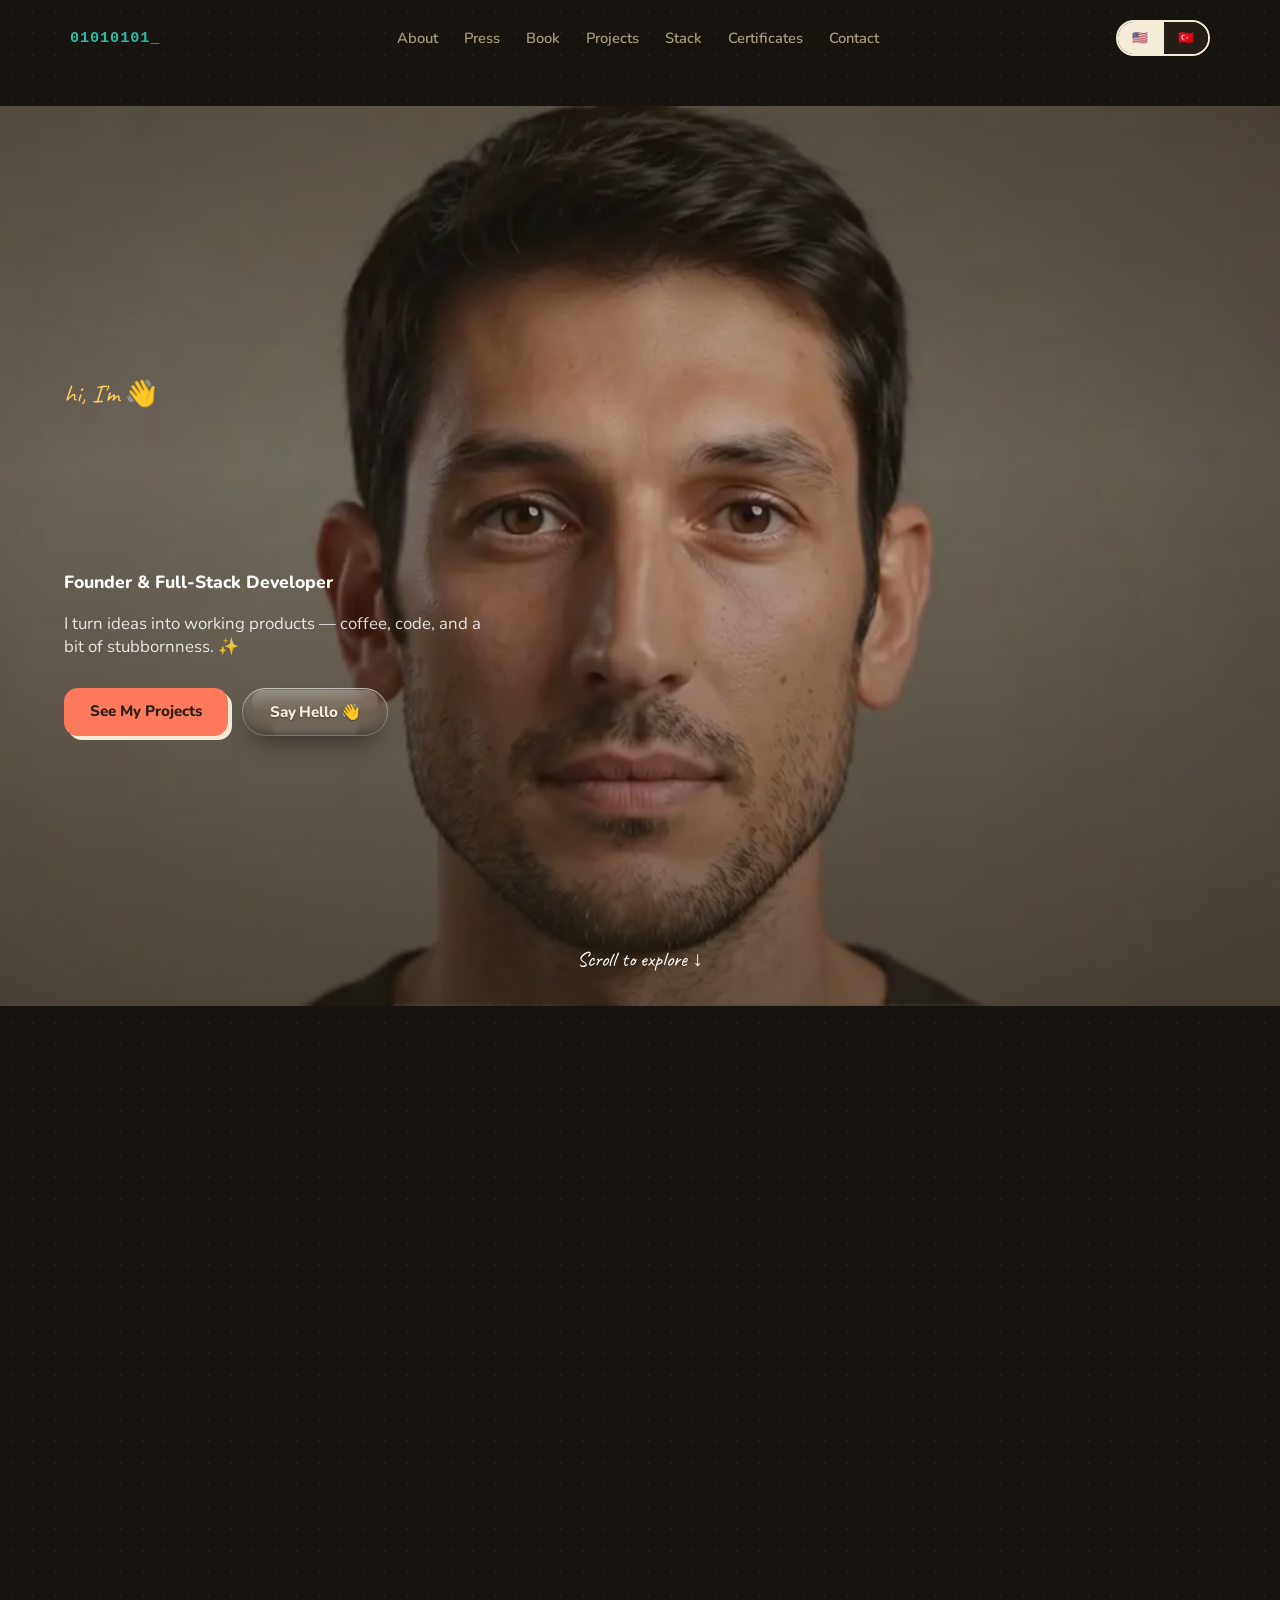
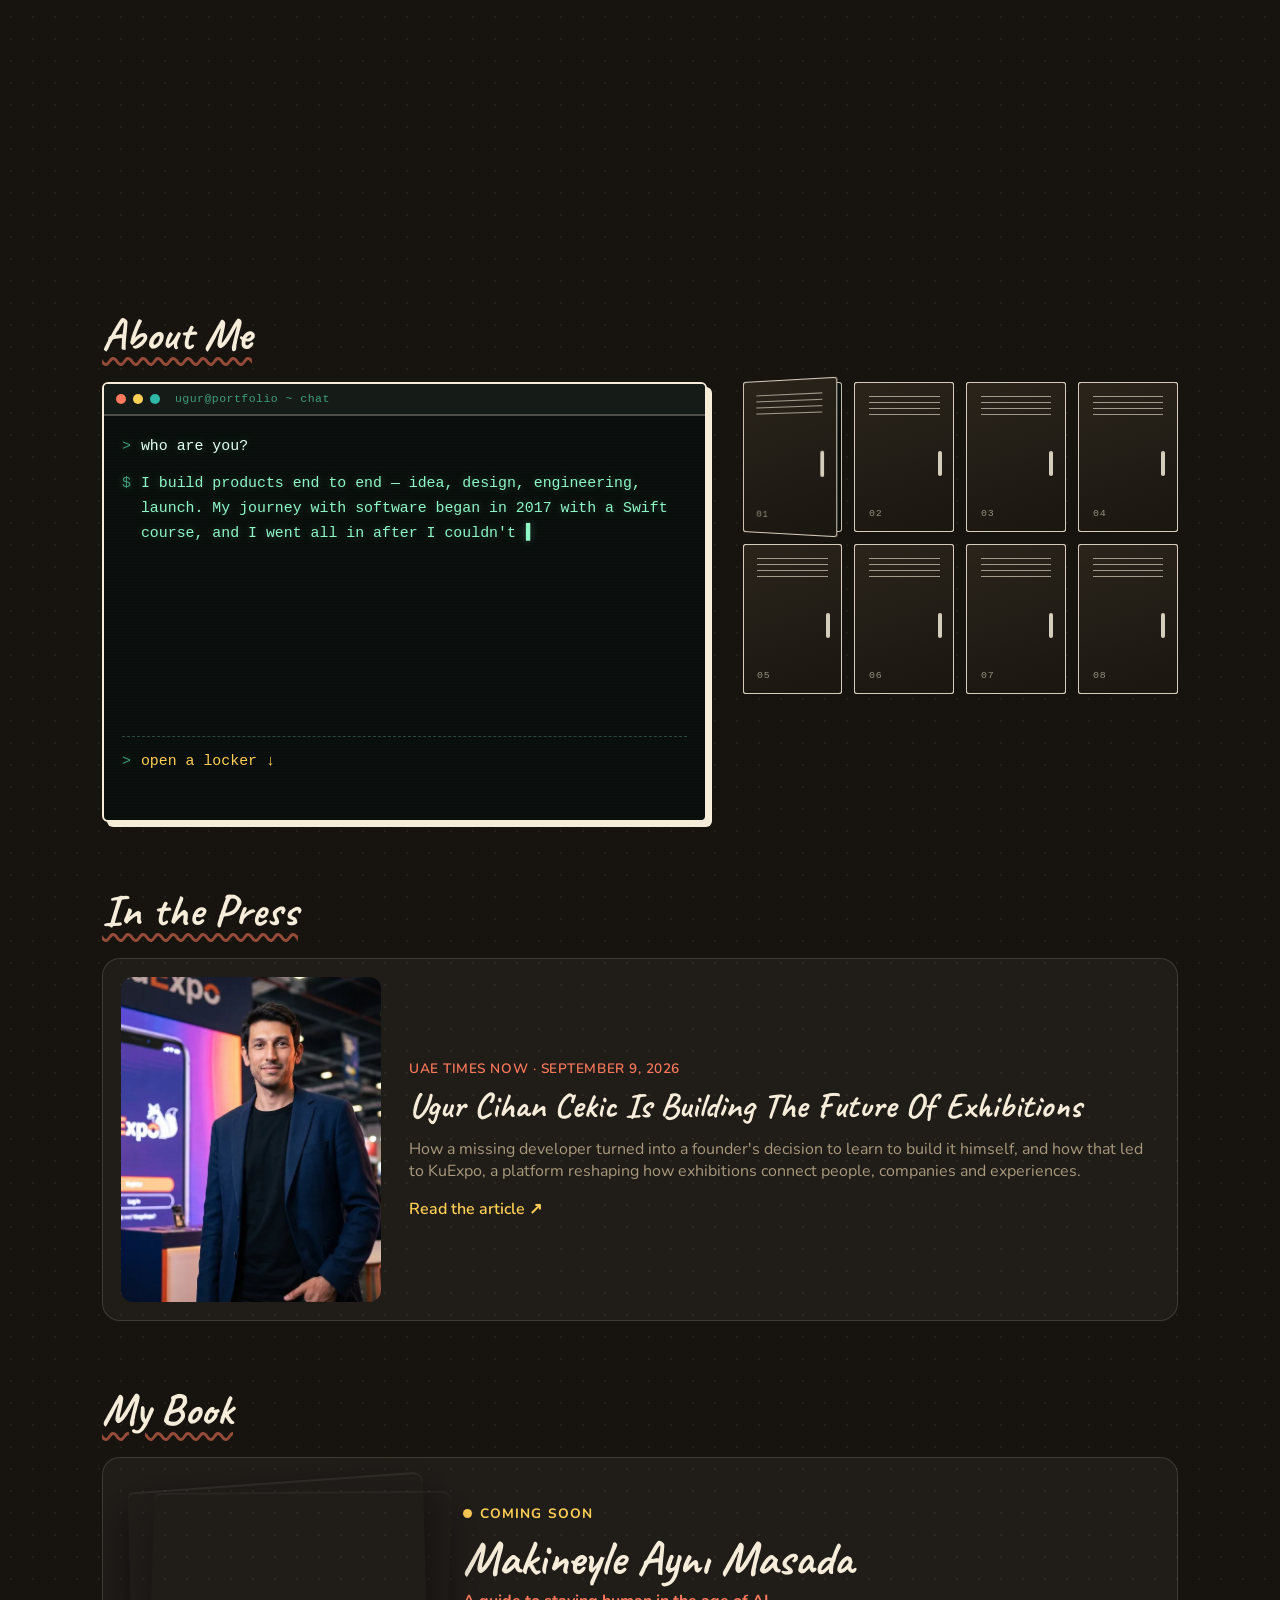
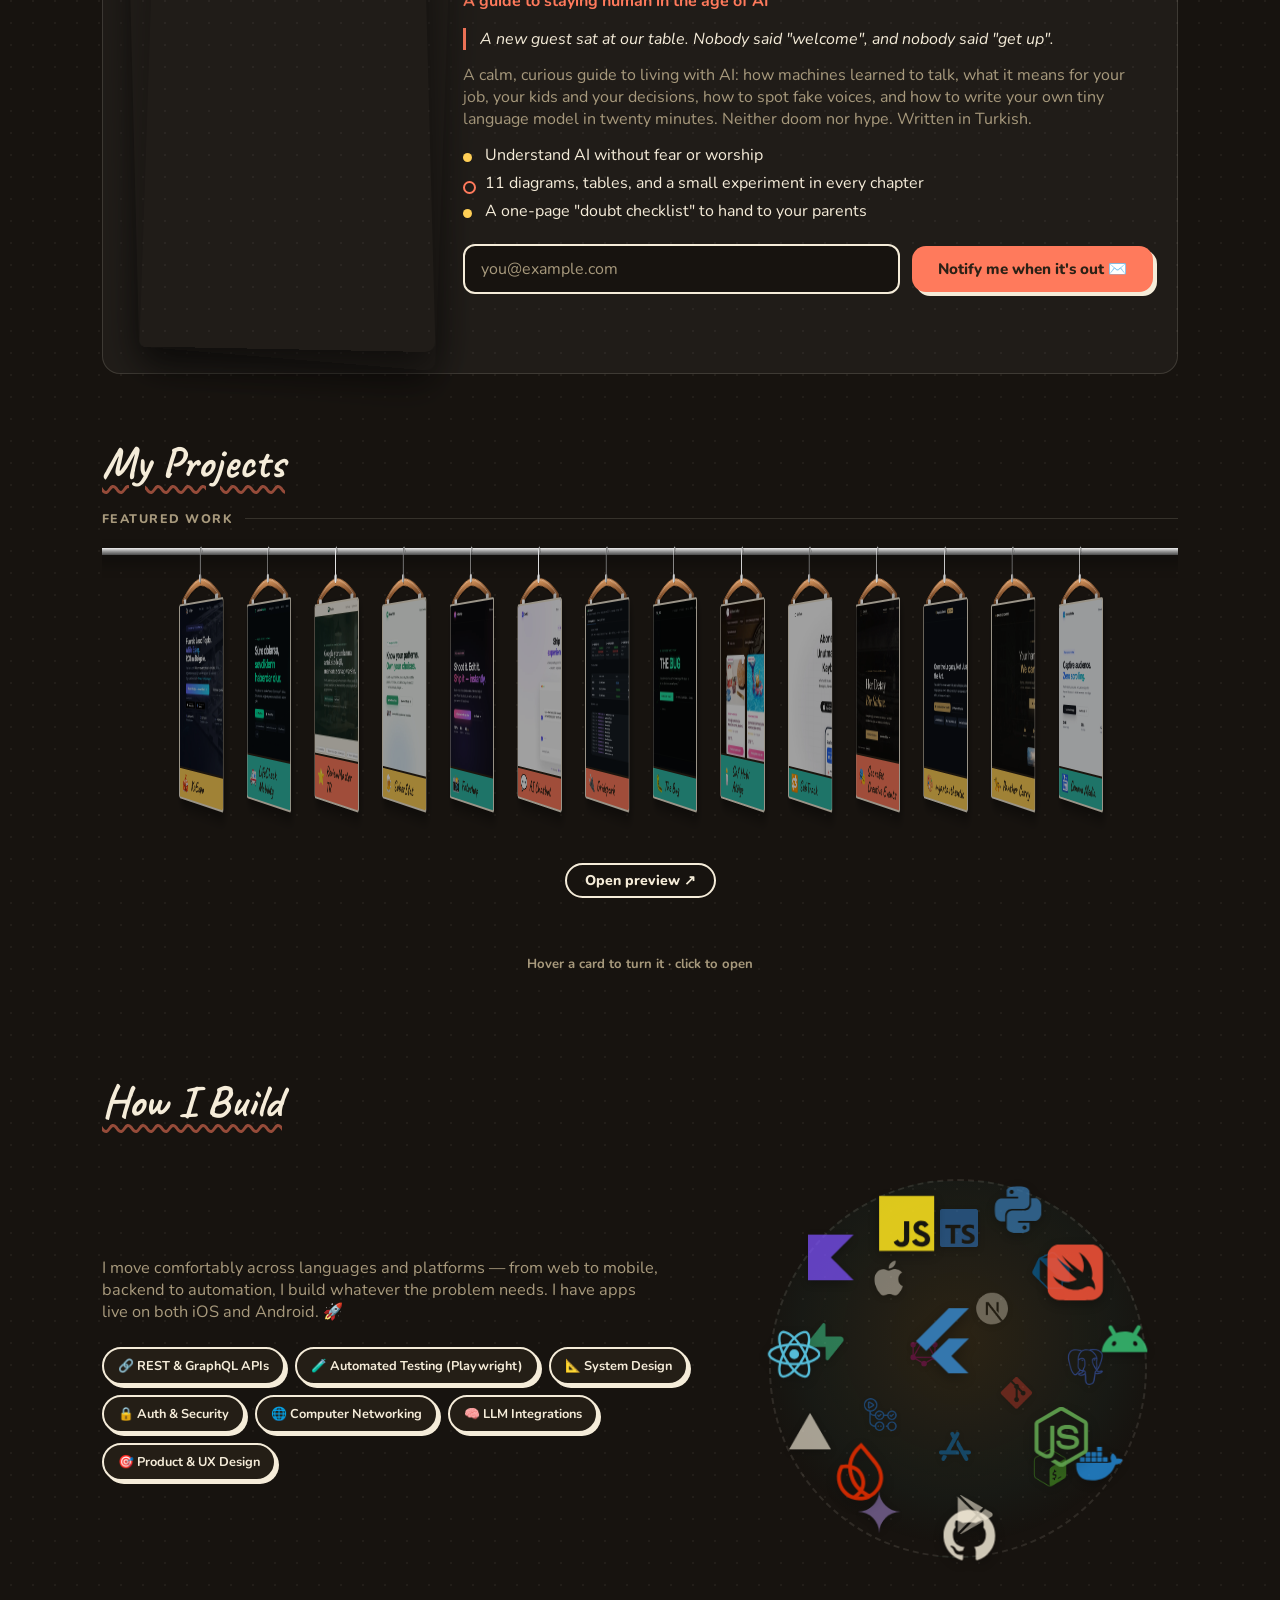
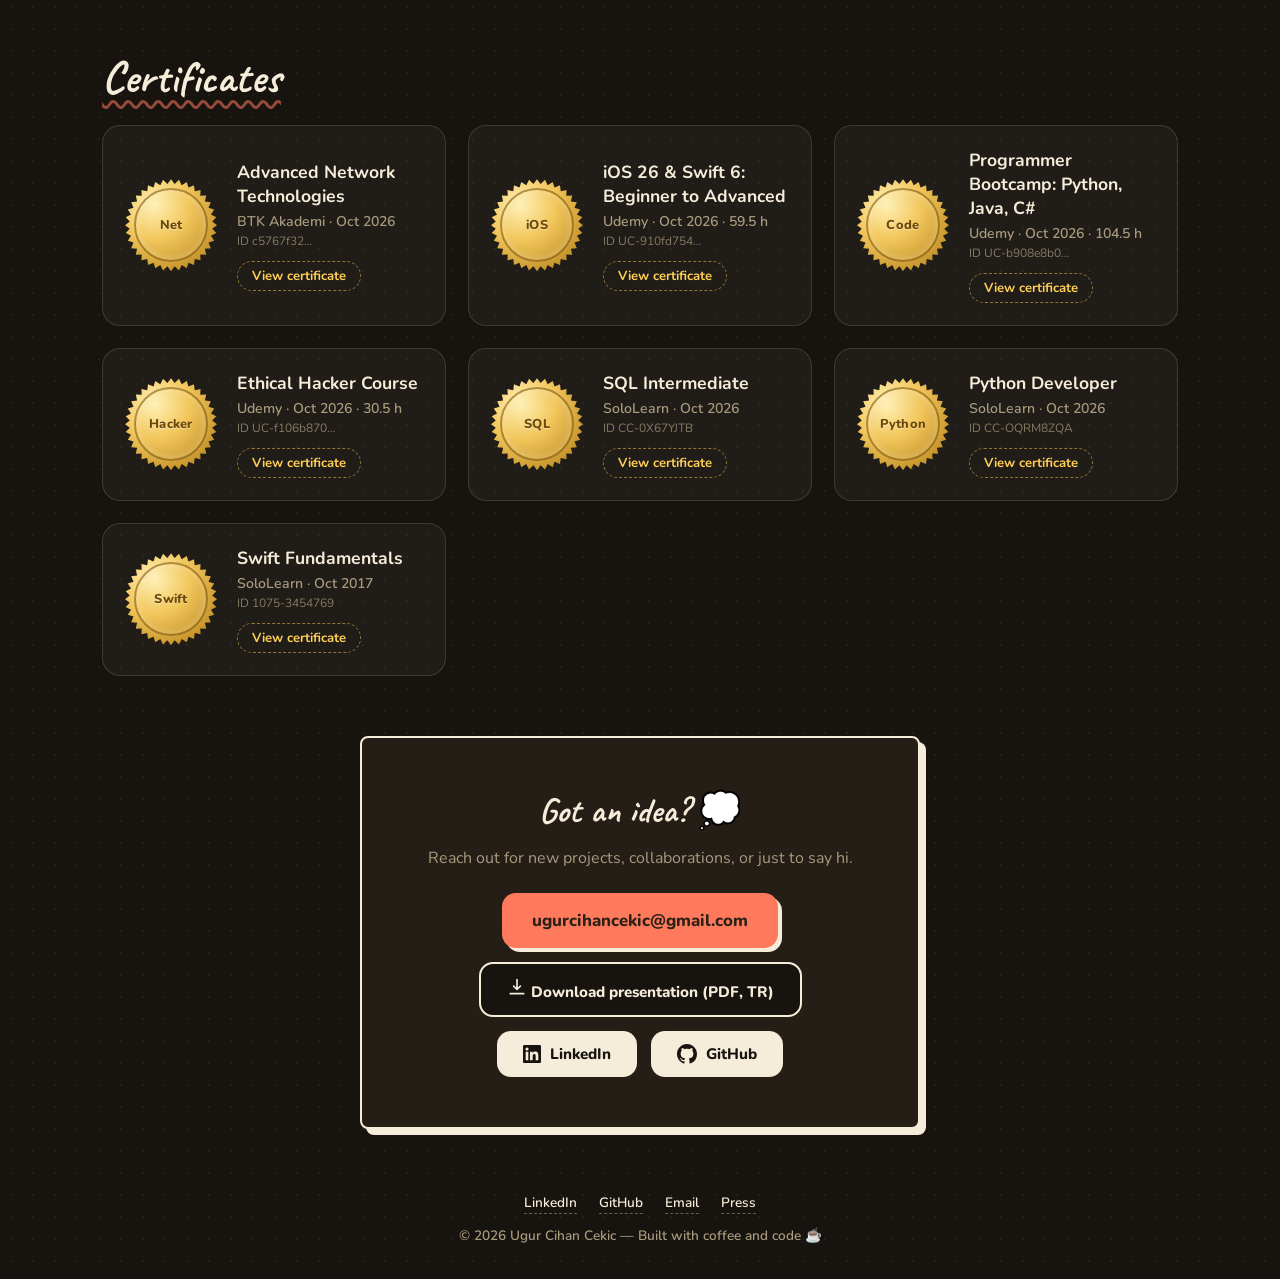
==== commit 1a3aa0a5: "About: Matrix-style chat screen with locker bank; Say Hello counter shows +1 instantly - About secti" ====
--- a/index.html
+++ b/index.html
@@ -128,11 +128,58 @@
 
   <section id="about" class="about">
     <h2 class="section-title" data-i18n="about_title">About Me</h2>
-    <div class="about-grid">
-      <p class="about-text" data-i18n="about_text">I build products end to end — idea, design, engineering, launch. My journey with software began in 2017 with a Swift course, and I went all in after I couldn't find a developer for my first idea. I've been shipping my own products to real users ever since: KuExpo, an AI-powered event-management platform, is live on the App Store and Google Play, and LifeCheck Mobility, a personal-safety app, is live on the App Store and Google Play. Lately I've gone deep on EV-charging infrastructure — building Gridspark and contributing to open-source OCPP projects used across the industry. I'm open to bringing that builder instinct into a team with the scale to take it further.</p>
-      <div class="reveal sticky-mini yellow" data-i18n="mini1">Product-minded 🎯</div>
-      <div class="reveal sticky-mini teal" data-i18n="mini2">End-to-end execution 🚀</div>
-      <div class="reveal sticky-mini coral" data-i18n="mini3">Cross-platform: Web, iOS, Android 📱</div>
+    <div class="about-wrap">
+      <div class="term reveal" id="aboutTerm">
+        <div class="term-bar" aria-hidden="true"><i class="r"></i><i class="y"></i><i class="g"></i><span>ugur@portfolio ~ chat</span></div>
+        <div class="term-screen">
+          <canvas class="term-rain" aria-hidden="true"></canvas>
+          <div class="term-row term-q"><span class="term-prompt" aria-hidden="true">&gt;</span><div class="term-text"><span class="term-real" data-i18n="about_q">who are you?</span><span class="term-live" aria-hidden="true"></span></div></div>
+          <div class="term-row term-a"><span class="term-prompt" aria-hidden="true">$</span><div class="term-text"><span class="term-think" aria-hidden="true" hidden><b></b><b></b><b></b></span><span class="term-real" data-i18n="about_text">I build products end to end — idea, design, engineering, launch. My journey with software began in 2017 with a Swift course, and I went all in after I couldn't find a developer for my first idea. I've been shipping my own products to real users ever since: KuExpo, an AI-powered event-management platform, is live on the App Store and Google Play, and LifeCheck Mobility, a personal-safety app, is live on the App Store and Google Play. These days I'm also writing a book: Makineyle Aynı Masada, a calm, plain-language guide to living with AI (in Turkish, coming soon).</span><span class="term-live" aria-hidden="true"></span></div></div>
+          <div class="term-row term-log"><span class="term-prompt" aria-hidden="true">&gt;</span><div class="term-text"><span id="termLogText" data-i18n="term_hint">open a locker ↓</span></div></div>
+        </div>
+      </div>
+      <div class="lk-bank reveal" id="lockerBank" role="group" aria-label="Facts about me, one per locker">
+        <button type="button" class="lk" style="--c:#8ff7c8" aria-expanded="false">
+          <span class="lk-in"><span class="lk-item"><span class="lk-ico" aria-hidden="true"><svg viewBox="0 0 24 24" aria-hidden="true"><path d="M8 7 3 12l5 5M16 7l5 5-5 5M13.5 5l-3 14"/></svg></span><span class="lk-t" data-i18n="lk1_t">2017</span></span></span>
+          <span class="lk-door" aria-hidden="true"><span class="lk-vents"></span><span class="lk-no">01</span><span class="lk-handle"></span></span>
+          <span class="lk-d sr-only" data-i18n="lk1_d">A Swift course: where software started for me.</span>
+        </button>
+        <button type="button" class="lk" style="--c:#ffcf56" aria-expanded="false">
+          <span class="lk-in"><span class="lk-item"><span class="lk-ico" aria-hidden="true"><svg viewBox="0 0 24 24" aria-hidden="true"><path d="M9 18h6M10 21h4M12 3a6 6 0 0 0-3.5 10.9c.6.5 1 1.2 1 2.1h5c0-.9.4-1.6 1-2.1A6 6 0 0 0 12 3z"/></svg></span><span class="lk-t" data-i18n="lk2_t">The pivot</span></span></span>
+          <span class="lk-door" aria-hidden="true"><span class="lk-vents"></span><span class="lk-no">02</span><span class="lk-handle"></span></span>
+          <span class="lk-d sr-only" data-i18n="lk2_d">No developer for my first idea, so I became one.</span>
+        </button>
+        <button type="button" class="lk" style="--c:#ff7a5c" aria-expanded="false">
+          <span class="lk-in"><span class="lk-item"><span class="lk-ico" aria-hidden="true"><svg viewBox="0 0 24 24" aria-hidden="true"><rect x="3.5" y="5" width="17" height="15" rx="2"/><path d="M3.5 10h17M8 3v4M16 3v4M12 12.5l1 2 2.2.3-1.6 1.5.4 2.2-2-1.1-2 1.1.4-2.2-1.6-1.5 2.2-.3z"/></svg></span><span class="lk-t" data-i18n="lk3_t">KuExpo</span></span></span>
+          <span class="lk-door" aria-hidden="true"><span class="lk-vents"></span><span class="lk-no">03</span><span class="lk-handle"></span></span>
+          <span class="lk-d sr-only" data-i18n="lk3_d">AI-powered event management. Live on the App Store and Google Play.</span>
+        </button>
+        <button type="button" class="lk" style="--c:#2fb8a6" aria-expanded="false">
+          <span class="lk-in"><span class="lk-item"><span class="lk-ico" aria-hidden="true"><svg viewBox="0 0 24 24" aria-hidden="true"><path d="M12 3 5 6v5.5c0 4.3 2.9 7.7 7 9.5 4.1-1.8 7-5.2 7-9.5V6l-7-3z"/><path d="m8.8 12 2.2 2.2 4.2-4.4"/></svg></span><span class="lk-t" data-i18n="lk4_t">LifeCheck</span></span></span>
+          <span class="lk-door" aria-hidden="true"><span class="lk-vents"></span><span class="lk-no">04</span><span class="lk-handle"></span></span>
+          <span class="lk-d sr-only" data-i18n="lk4_d">Personal-safety app. Live on the App Store and Google Play.</span>
+        </button>
+        <button type="button" class="lk" style="--c:#ffcf56" aria-expanded="false">
+          <span class="lk-in"><span class="lk-item"><span class="lk-ico" aria-hidden="true"><svg viewBox="0 0 24 24" aria-hidden="true"><path d="M12 6.5C10.3 5.2 7.8 4.6 4 4.8v13c3.8-.2 6.3.4 8 1.7 1.7-1.3 4.2-1.9 8-1.7v-13c-3.8-.2-6.3.4-8 1.7zM12 6.5v13"/></svg></span><span class="lk-t" data-i18n="lk5_t">The book</span></span></span>
+          <span class="lk-door" aria-hidden="true"><span class="lk-vents"></span><span class="lk-no">05</span><span class="lk-handle"></span></span>
+          <span class="lk-d sr-only" data-i18n="lk5_d">Makineyle Aynı Masada: a plain-language guide to living with AI. Coming soon.</span>
+        </button>
+        <button type="button" class="lk" style="--c:#8ff7c8" aria-expanded="false">
+          <span class="lk-in"><span class="lk-item"><span class="lk-ico" aria-hidden="true"><svg viewBox="0 0 24 24" aria-hidden="true"><rect x="7" y="2.5" width="10" height="19" rx="2.2"/><path d="M10.5 18.5h3M10.5 5h3"/></svg></span><span class="lk-t" data-i18n="lk6_t">Mobile</span></span></span>
+          <span class="lk-door" aria-hidden="true"><span class="lk-vents"></span><span class="lk-no">06</span><span class="lk-handle"></span></span>
+          <span class="lk-d sr-only" data-i18n="lk6_d">Apps live on both the App Store and Google Play.</span>
+        </button>
+        <button type="button" class="lk" style="--c:#2fb8a6" aria-expanded="false">
+          <span class="lk-in"><span class="lk-item"><span class="lk-ico" aria-hidden="true"><svg viewBox="0 0 24 24" aria-hidden="true"><circle cx="12" cy="12" r="9"/><path d="M3 12h18M12 3c2.6 2.6 3.8 5.6 3.8 9S14.6 18.4 12 21c-2.6-2.6-3.8-5.6-3.8-9S9.4 5.6 12 3z"/></svg></span><span class="lk-t" data-i18n="lk7_t">Web</span></span></span>
+          <span class="lk-door" aria-hidden="true"><span class="lk-vents"></span><span class="lk-no">07</span><span class="lk-handle"></span></span>
+          <span class="lk-d sr-only" data-i18n="lk7_d">Websites and web apps, from design to deploy.</span>
+        </button>
+        <button type="button" class="lk" style="--c:#ff7a5c" aria-expanded="false">
+          <span class="lk-in"><span class="lk-item"><span class="lk-ico" aria-hidden="true"><svg viewBox="0 0 24 24" aria-hidden="true"><path d="m2.5 9.5 9.5-4.5 9.5 4.5-9.5 4.5z"/><path d="M6.5 11.5v4.3c1.4 1.5 3.3 2.2 5.5 2.2s4.1-.7 5.5-2.2v-4.3M21.5 9.5v5"/></svg></span><span class="lk-t" data-i18n="lk8_t">Certificates</span></span></span>
+          <span class="lk-door" aria-hidden="true"><span class="lk-vents"></span><span class="lk-no">08</span><span class="lk-handle"></span></span>
+          <span class="lk-d sr-only" data-i18n="lk8_d">SQL Intermediate, BTK Akademi Advanced Network Technologies.</span>
+        </button>
+      </div>
     </div>
   </section>
 
@@ -477,6 +524,7 @@
 <script src="halftone-name.js"></script>
 <script src="project-rail.js"></script>
 <script src="icon-cloud.js"></script>
+<script src="about.js"></script>
 <!-- Vercel Web Analytics (cookieless). Enable it under Project → Analytics in the Vercel dashboard. -->
 <script defer src="/_vercel/insights/script.js"></script>
 </body>
--- a/style.css
+++ b/style.css
@@ -291,15 +291,6 @@
 }
 
 /* ABOUT */
-.about-grid { display: grid; grid-template-columns: 1.4fr 1fr; grid-template-rows: auto auto; gap: 18px; }
-.about-text { grid-row: span 2; color: var(--dim); font-size: 1.05rem; align-self: start; }
-.sticky-mini {
-  padding: 20px; border-radius: 4px; font-weight: 700; font-size: 0.95rem;
-  border: 2px solid var(--ink); box-shadow: 4px 4px 0 var(--ink);
-}
-.sticky-mini.yellow { background: var(--yellow); color: var(--ink-dark); transform: rotate(-2deg); }
-.sticky-mini.teal { background: var(--teal); color: var(--ink-dark); transform: rotate(1.5deg); }
-.sticky-mini.coral { background: var(--coral); color: var(--ink-dark); transform: rotate(-1deg); }
 
 /* PROJECTS */
 .project-grid { display: grid; grid-template-columns: repeat(auto-fit, minmax(260px, 1fr)); gap: 28px; }
@@ -402,8 +393,6 @@
 .notfound p { color: var(--dim); max-width: 42ch; }
 
 @media (max-width: 780px) {
-  .about-grid { grid-template-columns: 1fr; }
-  .about-text { grid-row: auto; }
   .nav-toggle { display: flex; }
   .nav-links {
     display: none; flex-direction: column; gap: 0;
@@ -653,3 +642,71 @@
   .stack-layout { grid-template-columns: 1fr; gap: 28px; }
   .icon-cloud { max-width: 380px; }
 }
+
+/* ============================================================
+   ABOUT — a Matrix-style chat screen ("who are you?") and a bank of lockers (see about.js)
+   ============================================================ */
+.about-wrap { display: grid; grid-template-columns: minmax(0, 1.25fr) minmax(0, 0.9fr); gap: 36px; align-items: start; }
+
+.term { --phos: #8ff7c8; --phos-dim: #3f9c7c; border: 2px solid var(--ink); border-radius: 6px; box-shadow: 5px 5px 0 var(--ink); background: #0a100d; overflow: hidden; }
+.term-bar { display: flex; align-items: center; gap: 7px; padding: 9px 12px; background: #151b17; border-bottom: 2px solid rgba(245, 236, 217, 0.25); font: 0.72rem/1 ui-monospace, "SF Mono", Menlo, monospace; color: var(--phos-dim); }
+.term-bar i { width: 10px; height: 10px; border-radius: 50%; background: var(--coral); }
+.term-bar i.y { background: var(--yellow); }
+.term-bar i.g { background: var(--teal); }
+.term-bar span { margin-left: 8px; letter-spacing: 0.04em; }
+.term-screen { position: relative; padding: 18px 18px 16px; font: 0.93rem/1.7 ui-monospace, "SF Mono", Menlo, monospace; color: var(--phos); text-shadow: 0 0 8px rgba(143, 247, 200, 0.28); }
+.term-screen::after { content: ""; position: absolute; inset: 0; pointer-events: none; background: repeating-linear-gradient(0deg, rgba(0, 0, 0, 0.16) 0 1px, transparent 1px 3px); }
+.term-rain { position: absolute; inset: 0; width: 100%; height: 100%; opacity: 0.2; pointer-events: none; }
+.term-row { position: relative; z-index: 1; display: flex; gap: 10px; }
+.term-row + .term-row { margin-top: 12px; }
+.term-prompt { flex: none; color: var(--phos-dim); user-select: none; }
+.term-text { position: relative; min-width: 0; flex: 1; }
+.term-q .term-text { color: #e6fff5; }
+.term-log { margin-top: 16px; padding-top: 12px; border-top: 1px dashed rgba(143, 247, 200, 0.25); color: var(--phos-dim); min-height: 4.6em; }
+.term-log .term-text { color: var(--yellow); text-shadow: none; }
+.term-real, .term-live { display: block; }
+.term-live { position: absolute; left: 0; top: 0; width: 100%; }
+.term.is-armed .term-real { color: transparent; text-shadow: none; user-select: none; }
+.term.is-armed .term-log .term-real { color: inherit; }
+.term-live.caret::after { content: "▍"; margin-left: 1px; animation: term-blink 1s steps(1) infinite; }
+@keyframes term-blink { 50% { opacity: 0; } }
+.term-think { position: absolute; left: 0; top: 0; display: inline-flex; gap: 5px; padding-top: 0.55em; }
+.term-think[hidden] { display: none; }
+.term-think b { width: 6px; height: 6px; border-radius: 50%; background: var(--phos); animation: term-dot 1s ease-in-out infinite; }
+.term-think b:nth-child(2) { animation-delay: 0.15s; }
+.term-think b:nth-child(3) { animation-delay: 0.3s; }
+@keyframes term-dot { 0%, 100% { opacity: 0.25; transform: translateY(0); } 50% { opacity: 1; transform: translateY(-3px); } }
+
+.lk-bank { display: grid; grid-template-columns: repeat(4, minmax(0, 1fr)); gap: 12px; max-width: 460px; justify-self: end; width: 100%; }
+.lk { position: relative; display: block; aspect-ratio: 4 / 6; padding: 0; border: 0; background: none; color: inherit; font: inherit; cursor: pointer; perspective: 620px; -webkit-tap-highlight-color: transparent; }
+.lk:focus-visible { outline: 2px dashed var(--yellow); outline-offset: 4px; }
+.lk.is-open { z-index: 3; }
+.lk-in { position: absolute; inset: 0; overflow: hidden; border: 1.5px solid rgba(245, 236, 217, 0.8); border-radius: 3px; background: linear-gradient(180deg, #0a0d0b, #11170f); box-shadow: inset 0 0 14px rgba(0, 0, 0, 0.7); transition: box-shadow 0.4s, border-color 0.4s; }
+.lk-in::before { content: ""; position: absolute; inset: 0; opacity: 0; transition: opacity 0.45s; background: radial-gradient(ellipse at 50% 42%, color-mix(in srgb, var(--c) 30%, transparent), transparent 70%), linear-gradient(180deg, color-mix(in srgb, var(--c) 14%, transparent), transparent 40%); }
+.lk-in::after { content: ""; position: absolute; left: 10%; right: 10%; bottom: 17%; height: 1.5px; background: color-mix(in srgb, var(--c) 40%, transparent); opacity: 0; transition: opacity 0.45s; }
+.lk.is-ajar .lk-in::before { opacity: 0.35; }
+.lk.is-open .lk-in { border-color: var(--c); box-shadow: inset 0 0 22px color-mix(in srgb, var(--c) 35%, transparent), 0 0 20px color-mix(in srgb, var(--c) 22%, transparent); }
+.lk.is-open .lk-in::before, .lk.is-open .lk-in::after { opacity: 1; }
+.lk-item { position: absolute; left: 50%; top: 50%; display: flex; flex-direction: column; align-items: center; gap: 10px; opacity: 0; transform: translate(-50%, -50%) scale(0.55); transition: transform 0.5s cubic-bezier(.3, 1.6, .5, 1) 0.08s, opacity 0.25s 0.08s; }
+.lk.is-ajar .lk-item { opacity: 0.35; transform: translate(-50%, -50%) scale(0.8); }
+.lk.is-open .lk-item { opacity: 1; transform: translate(-50%, -54%) scale(1.12); }
+.lk-ico { display: block; width: clamp(30px, 4.2vw, 46px); height: clamp(30px, 4.2vw, 46px); filter: drop-shadow(0 0 7px color-mix(in srgb, var(--c) 75%, transparent)); }
+.lk.is-open .lk-ico { animation: lk-float 2.4s ease-in-out 0.5s infinite; }
+@keyframes lk-float { 50% { transform: translateY(-4px); } }
+.lk-ico svg { width: 100%; height: 100%; fill: none; stroke: var(--c); stroke-width: 1.5; stroke-linecap: round; stroke-linejoin: round; }
+.lk-t { font-family: var(--hand); font-size: 1.08rem; line-height: 1; color: var(--c); white-space: nowrap; text-shadow: 0 0 8px color-mix(in srgb, var(--c) 45%, transparent); }
+.lk-door { position: absolute; inset: 0; transform-origin: left center; transform-style: preserve-3d; border: 1.5px solid rgba(245, 236, 217, 0.85); border-radius: 3px; background: linear-gradient(160deg, #2a241b, #1a1610); transition: transform 0.6s cubic-bezier(.4, 1.25, .5, 1); }
+.lk.is-ajar .lk-door { transform: rotateY(-24deg); }
+.lk.is-open .lk-door { transform: rotateY(-104deg); }
+.lk-door > * { backface-visibility: hidden; }
+.lk-vents { position: absolute; left: 14%; right: 14%; top: 9%; height: 14%; background: repeating-linear-gradient(180deg, rgba(245, 236, 217, 0.6) 0 1.5px, transparent 1.5px 28%); }
+.lk-no { position: absolute; left: 14%; bottom: 8%; font: 0.62rem/1 ui-monospace, "SF Mono", Menlo, monospace; letter-spacing: 0.08em; color: rgba(245, 236, 217, 0.55); }
+.lk-handle { position: absolute; right: 12%; top: 46%; width: 4px; height: 17%; border-radius: 2px; background: rgba(245, 236, 217, 0.85); }
+
+@media (max-width: 860px) {
+  .about-wrap { grid-template-columns: 1fr; gap: 28px; }
+  .lk-bank { justify-self: stretch; max-width: none; gap: 8px; }
+  .lk-t { font-size: 1.02rem; }
+  .lk-item { gap: 7px; }
+}
+@media (prefers-reduced-motion: reduce) { .term-live.caret::after, .term-think b, .lk.is-open .lk-ico { animation: none; } .lk-door, .lk-item, .lk-in { transition: none; } }
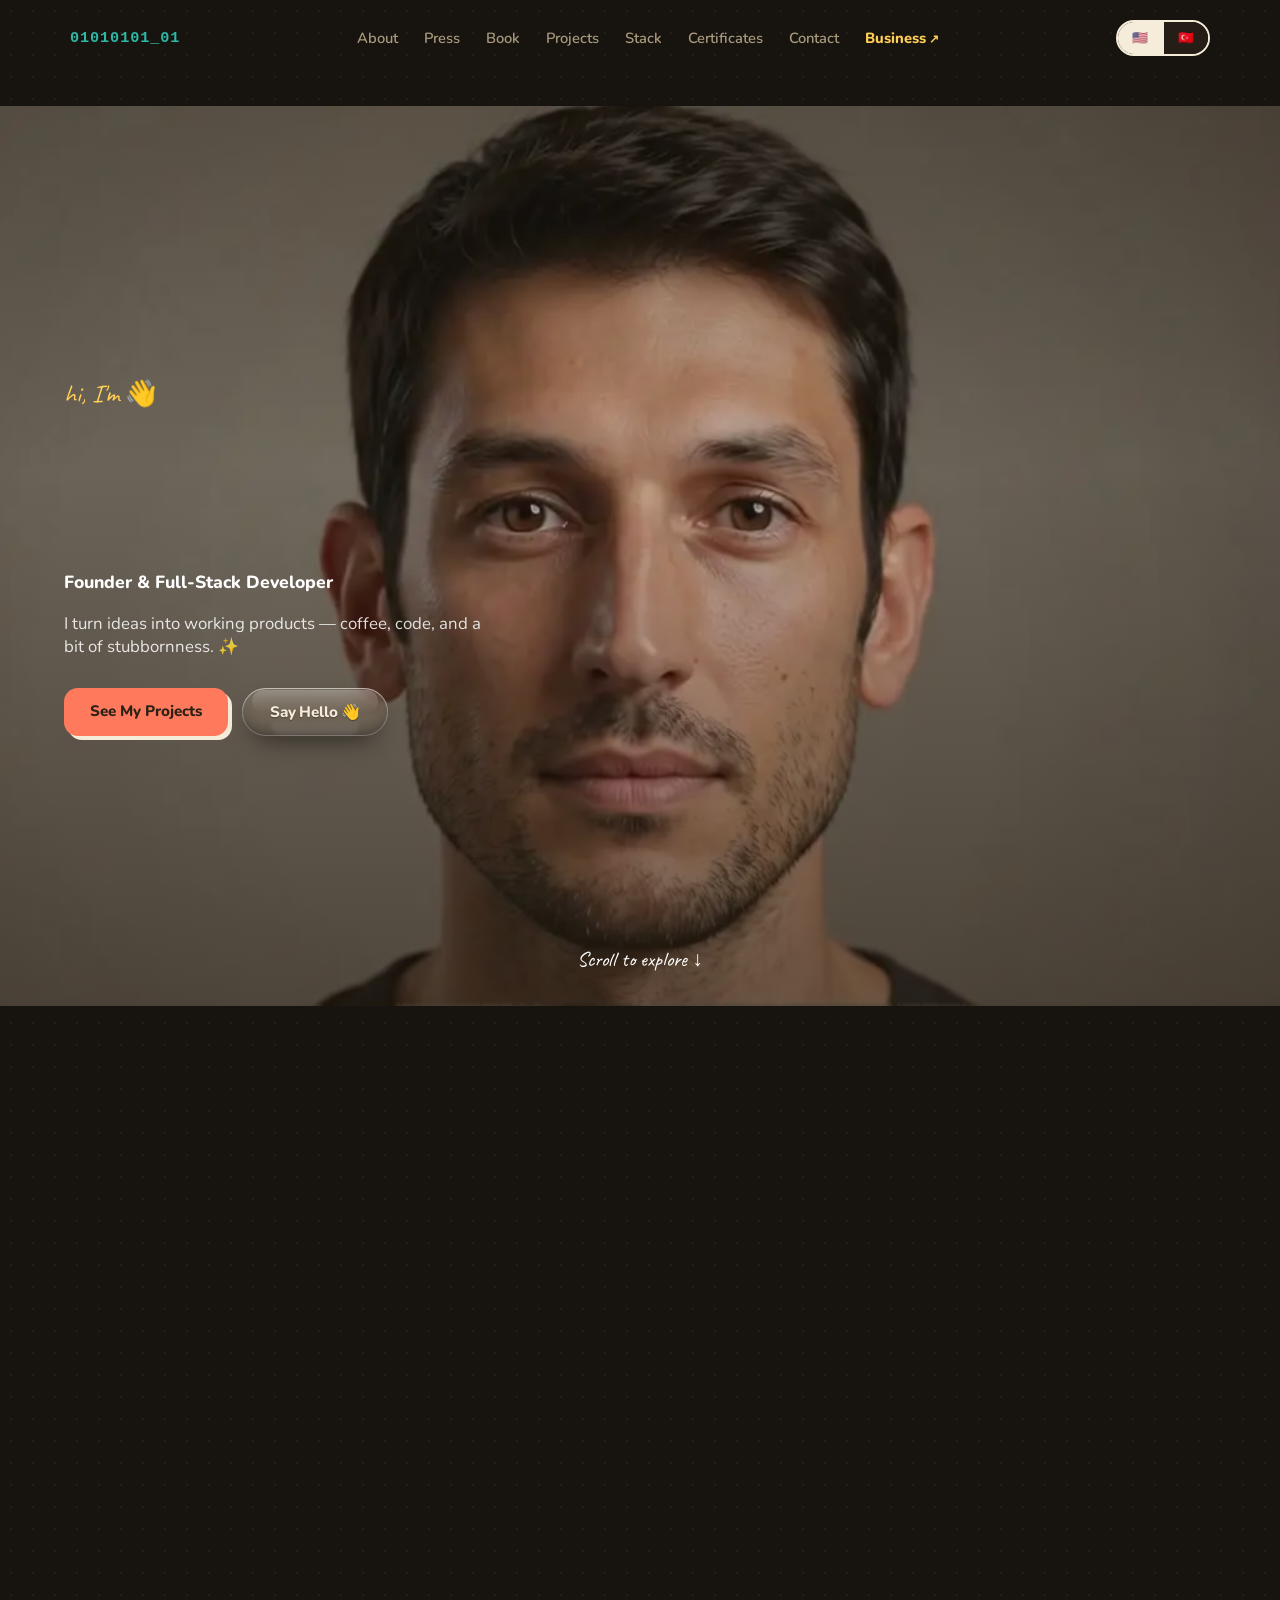
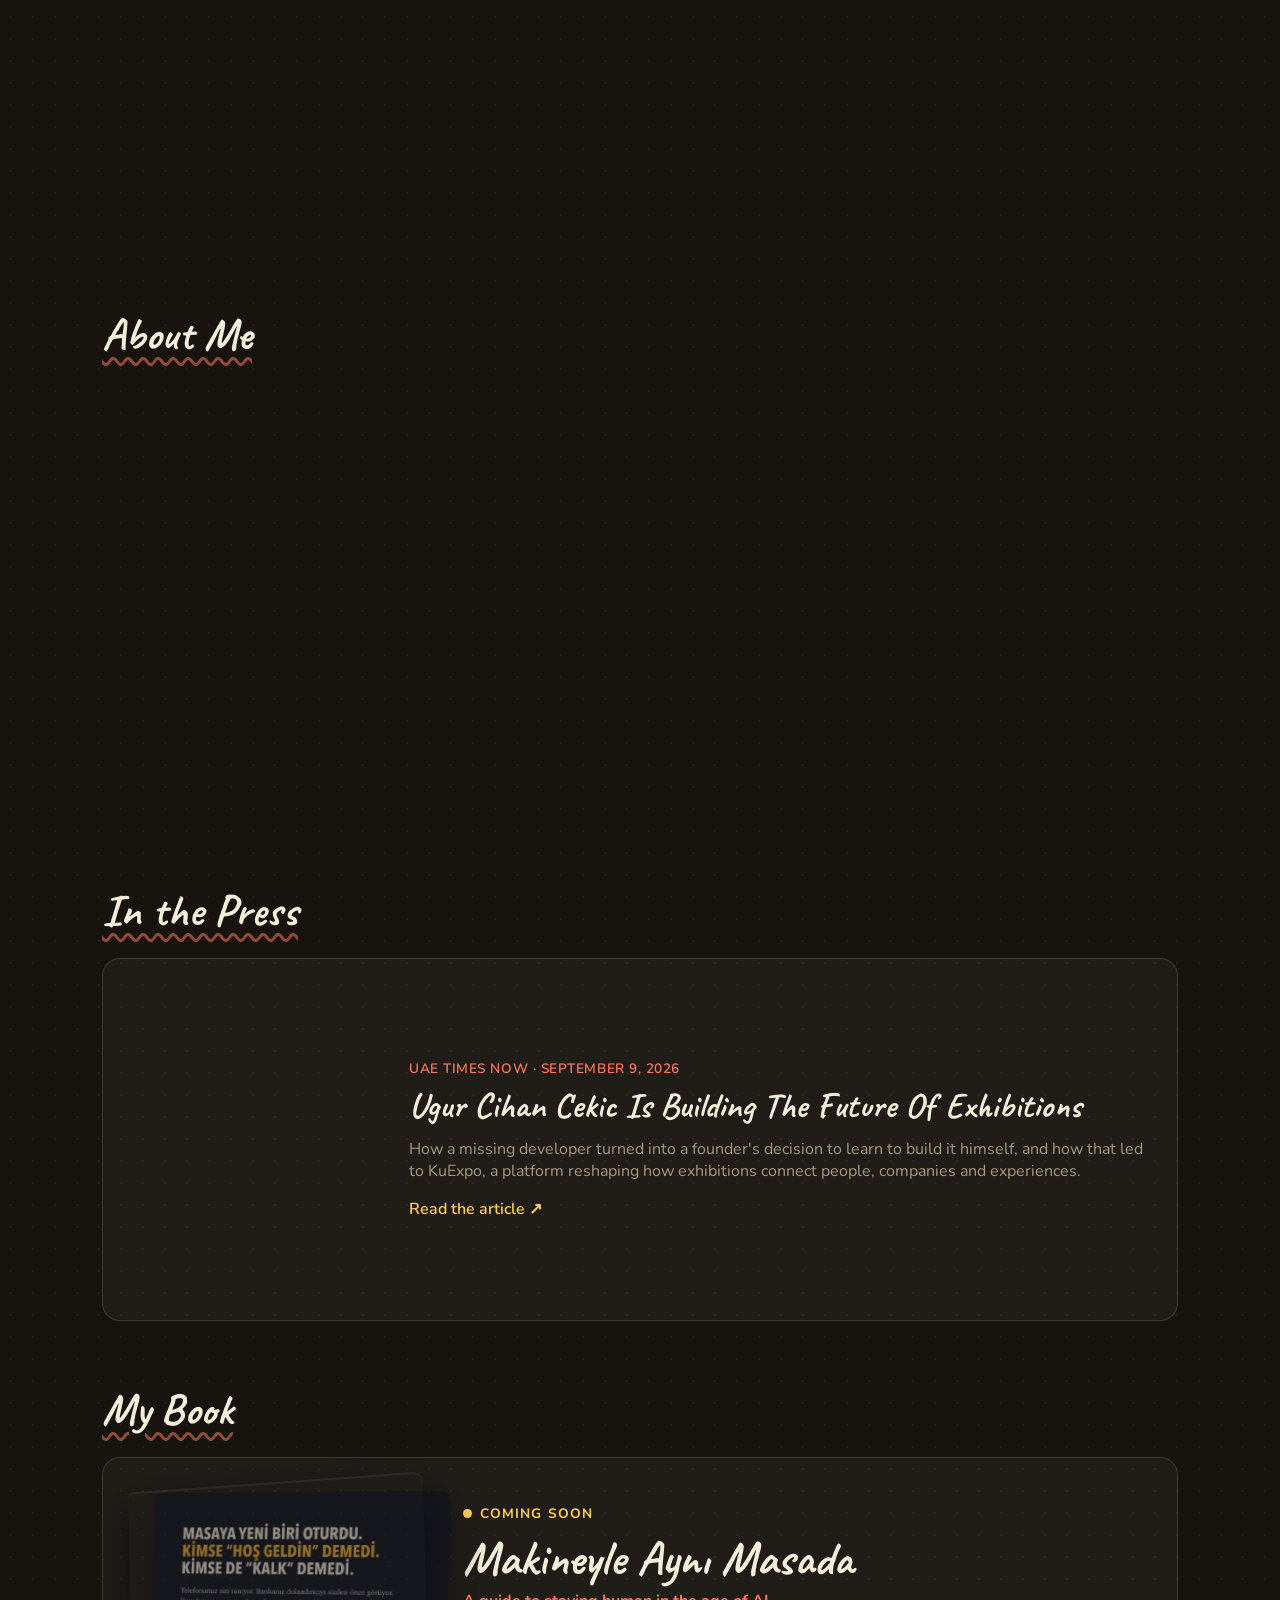
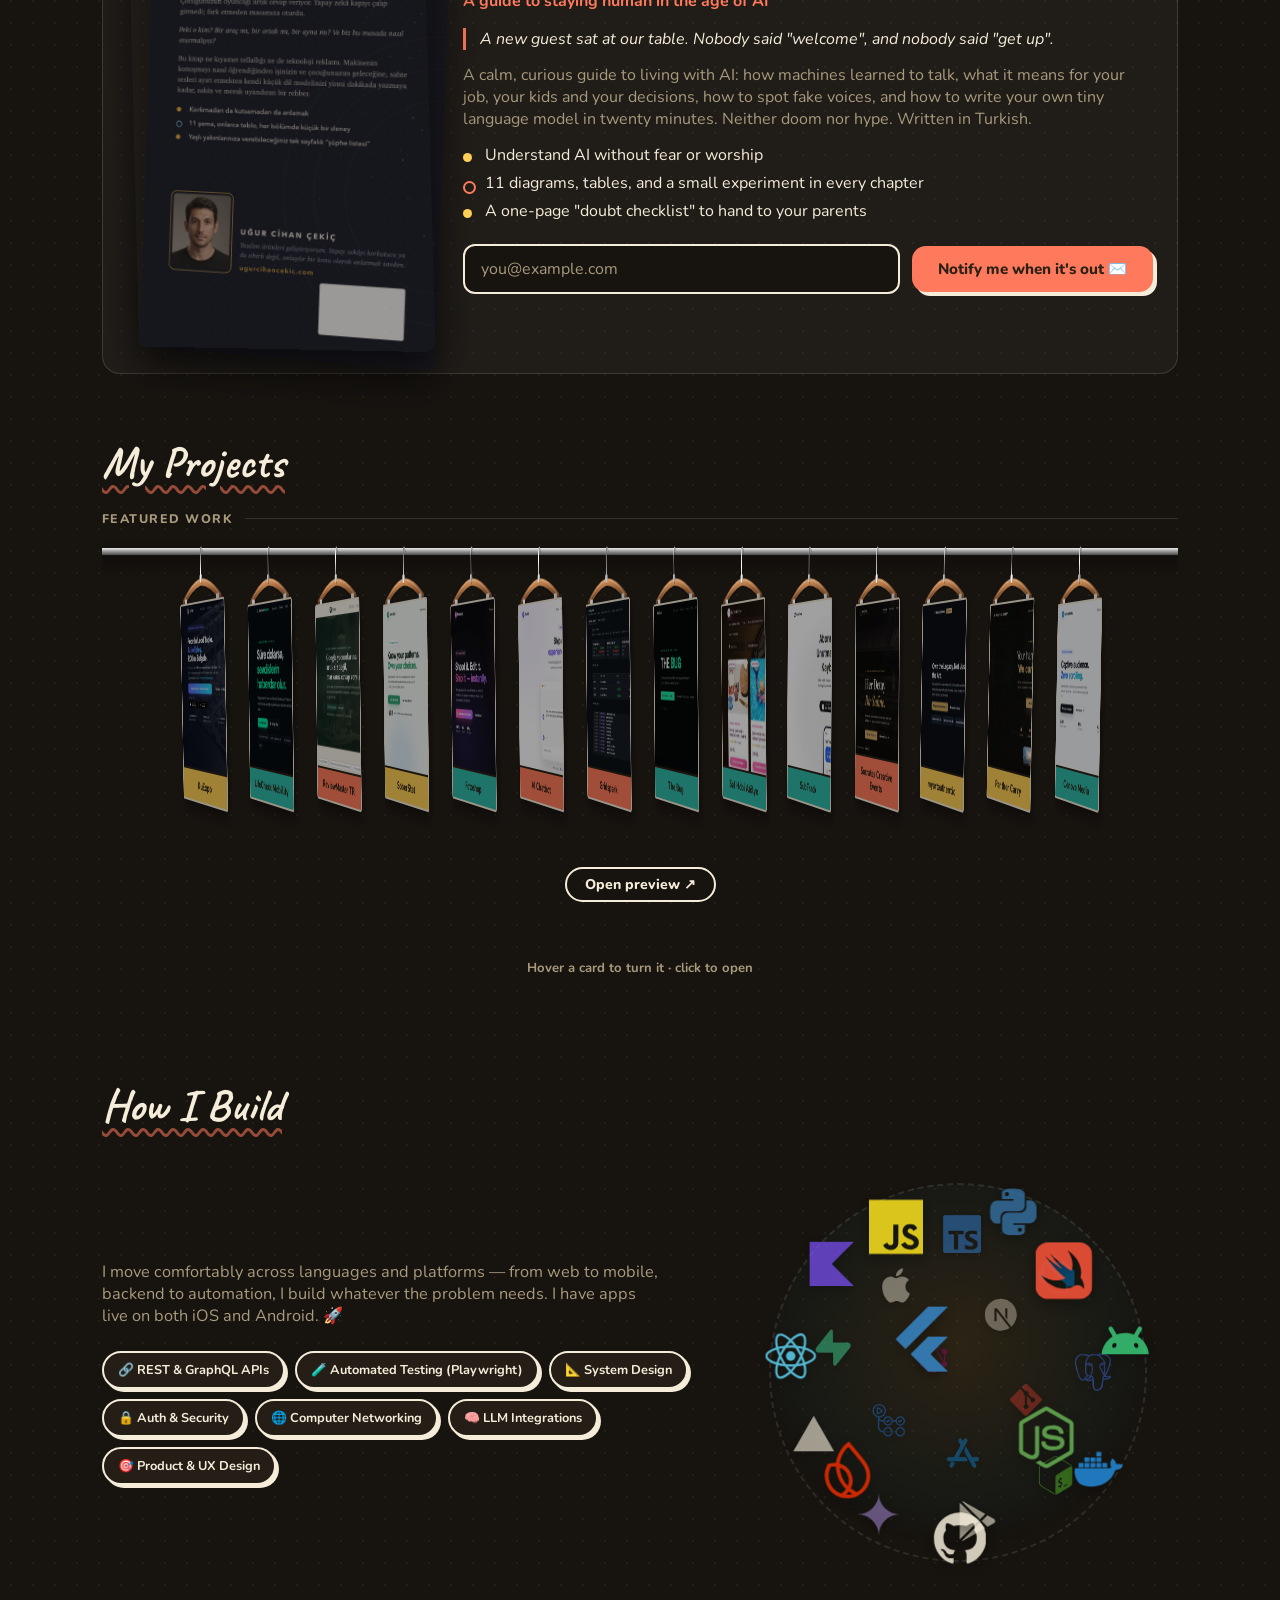
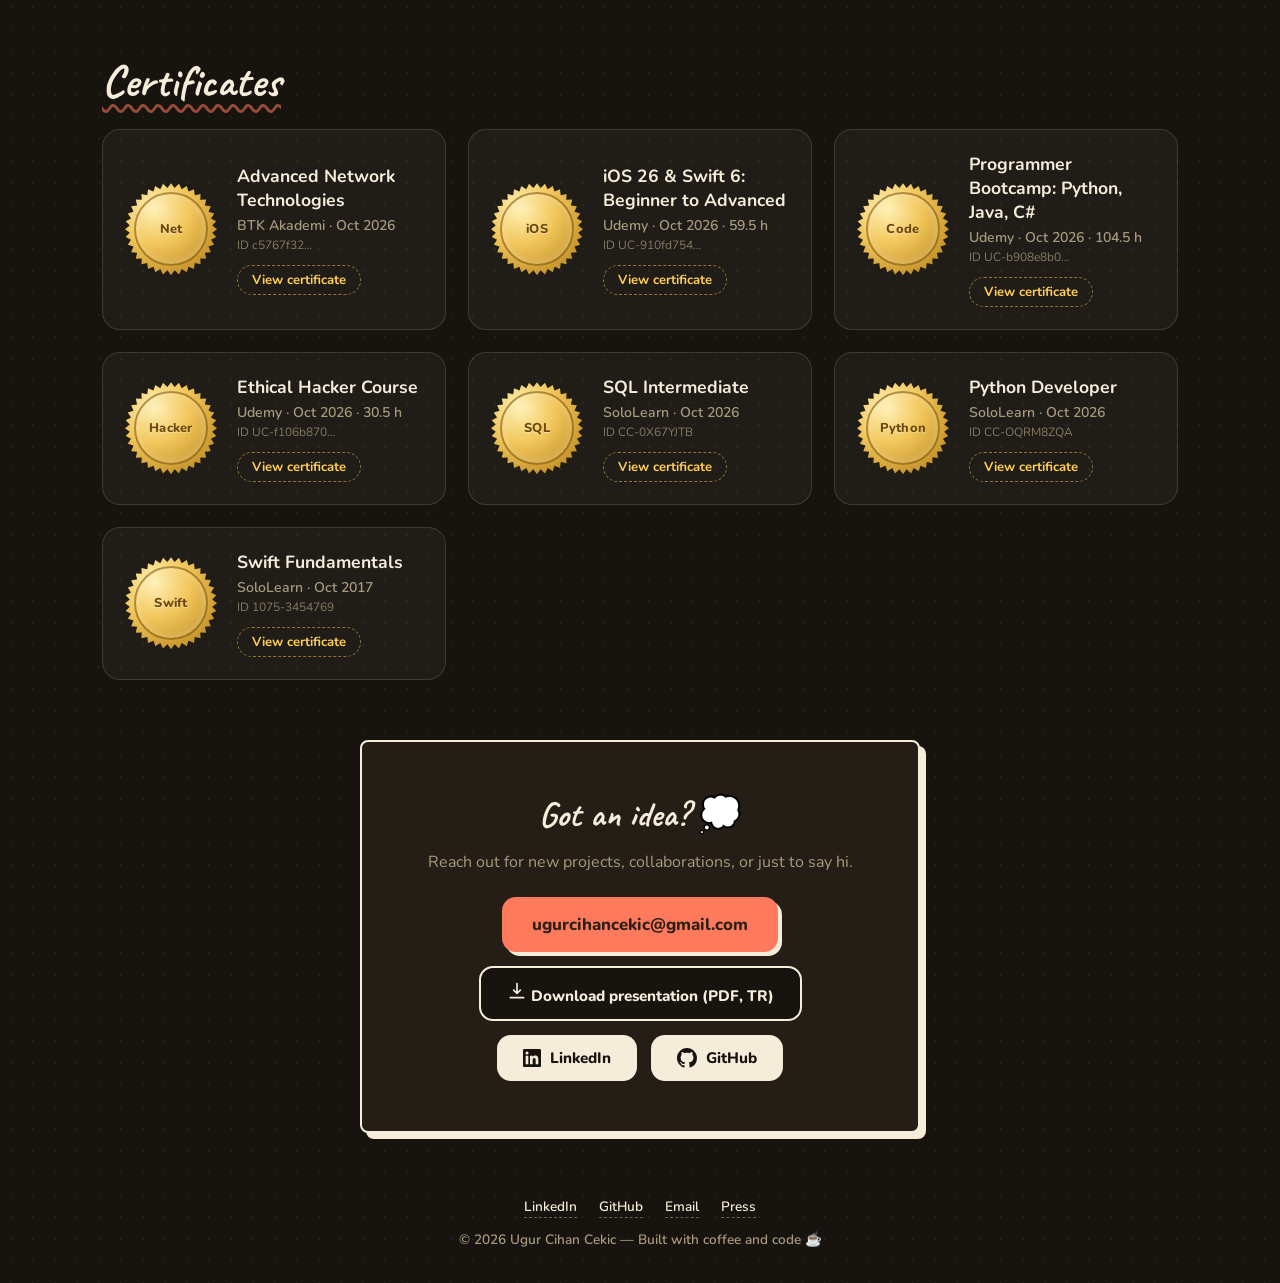
==== commit 027b493b: "Add /business/ page with price calculator, nav link, sitemap entry - New standalone page: project-ty" ====
--- a/index.html
+++ b/index.html
@@ -86,6 +86,7 @@
       <a href="#stack" data-i18n="nav_stack">Stack</a>
       <a href="#certs" data-i18n="nav_certs">Certificates</a>
       <a href="#contact" data-i18n="nav_contact">Contact</a>
+      <a href="/business/" class="nav-biz" data-i18n="nav_business">Business</a>
     </div>
     <div class="nav-right">
       <div class="lang-switch">
--- a/style.css
+++ b/style.css
@@ -80,6 +80,8 @@
 .nav-links { display: flex; gap: 26px; }
 .nav-links a { color: var(--dim); text-decoration: none; font-size: 0.92rem; font-weight: 600; }
 .nav-links a:hover { color: var(--coral); }
+.nav-links a.nav-biz { color: var(--yellow); font-weight: 800; }
+.nav-links a.nav-biz::after { content: " ↗"; font-size: 0.8em; }
 .nav-right { display: flex; align-items: center; gap: 14px; }
 .nav-toggle {
   display: none; flex-direction: column; justify-content: center; gap: 5px;
@@ -601,12 +603,11 @@
   border: 2px solid var(--ink); box-shadow: 4px 7px 16px rgba(0, 0, 0, .45);
 }
 .pr-shot { display: block; width: 100%; flex: 1 1 0; min-height: 0; object-fit: cover; object-position: left top; background: #111; border-bottom: 2px solid var(--ink-dark); }
-.pr-label { display: flex; align-items: center; gap: 6px; flex: none; padding: 6px 8px; font-family: var(--hand); font-weight: 700; font-size: max(15px, calc(var(--u) * 18)); line-height: 1.05; text-align: left; }
-.pr-ico { font-size: 1.1em; }
+.pr-label { display: flex; align-items: center; justify-content: center; gap: 6px; flex: none; padding: 9px 11px; font-family: var(--sans); font-weight: 800; font-size: max(11px, calc(var(--u) * 12.5)); line-height: 1.2; letter-spacing: 0.005em; text-align: center; -webkit-font-smoothing: antialiased; }
 .pr-shade { background: #000; opacity: 0; pointer-events: none; }
 .pr-caption { min-height: 96px; margin-top: 2px; text-align: center; }
-.pr-cap-title { font-family: var(--hand); font-size: 2rem; line-height: 1.1; }
-.pr-cap-tag { color: var(--dim); font-weight: 600; margin: 2px auto 0; max-width: 560px; }
+.pr-cap-title { font-family: var(--sans); font-weight: 800; font-size: clamp(1.5rem, 2.4vw, 1.9rem); line-height: 1.15; letter-spacing: -0.02em; color: var(--ink); }
+.pr-cap-tag { color: var(--dim); font-size: 0.95rem; font-weight: 600; line-height: 1.55; margin: 6px auto 0; max-width: 540px; text-wrap: balance; }
 .pr-cap-open {
   margin-top: 10px; padding: 6px 18px; border: 2px solid var(--ink); border-radius: 999px; background: transparent; color: var(--ink);
   font: inherit; font-weight: 800; font-size: .88rem; cursor: pointer; transition: background .15s, color .15s;
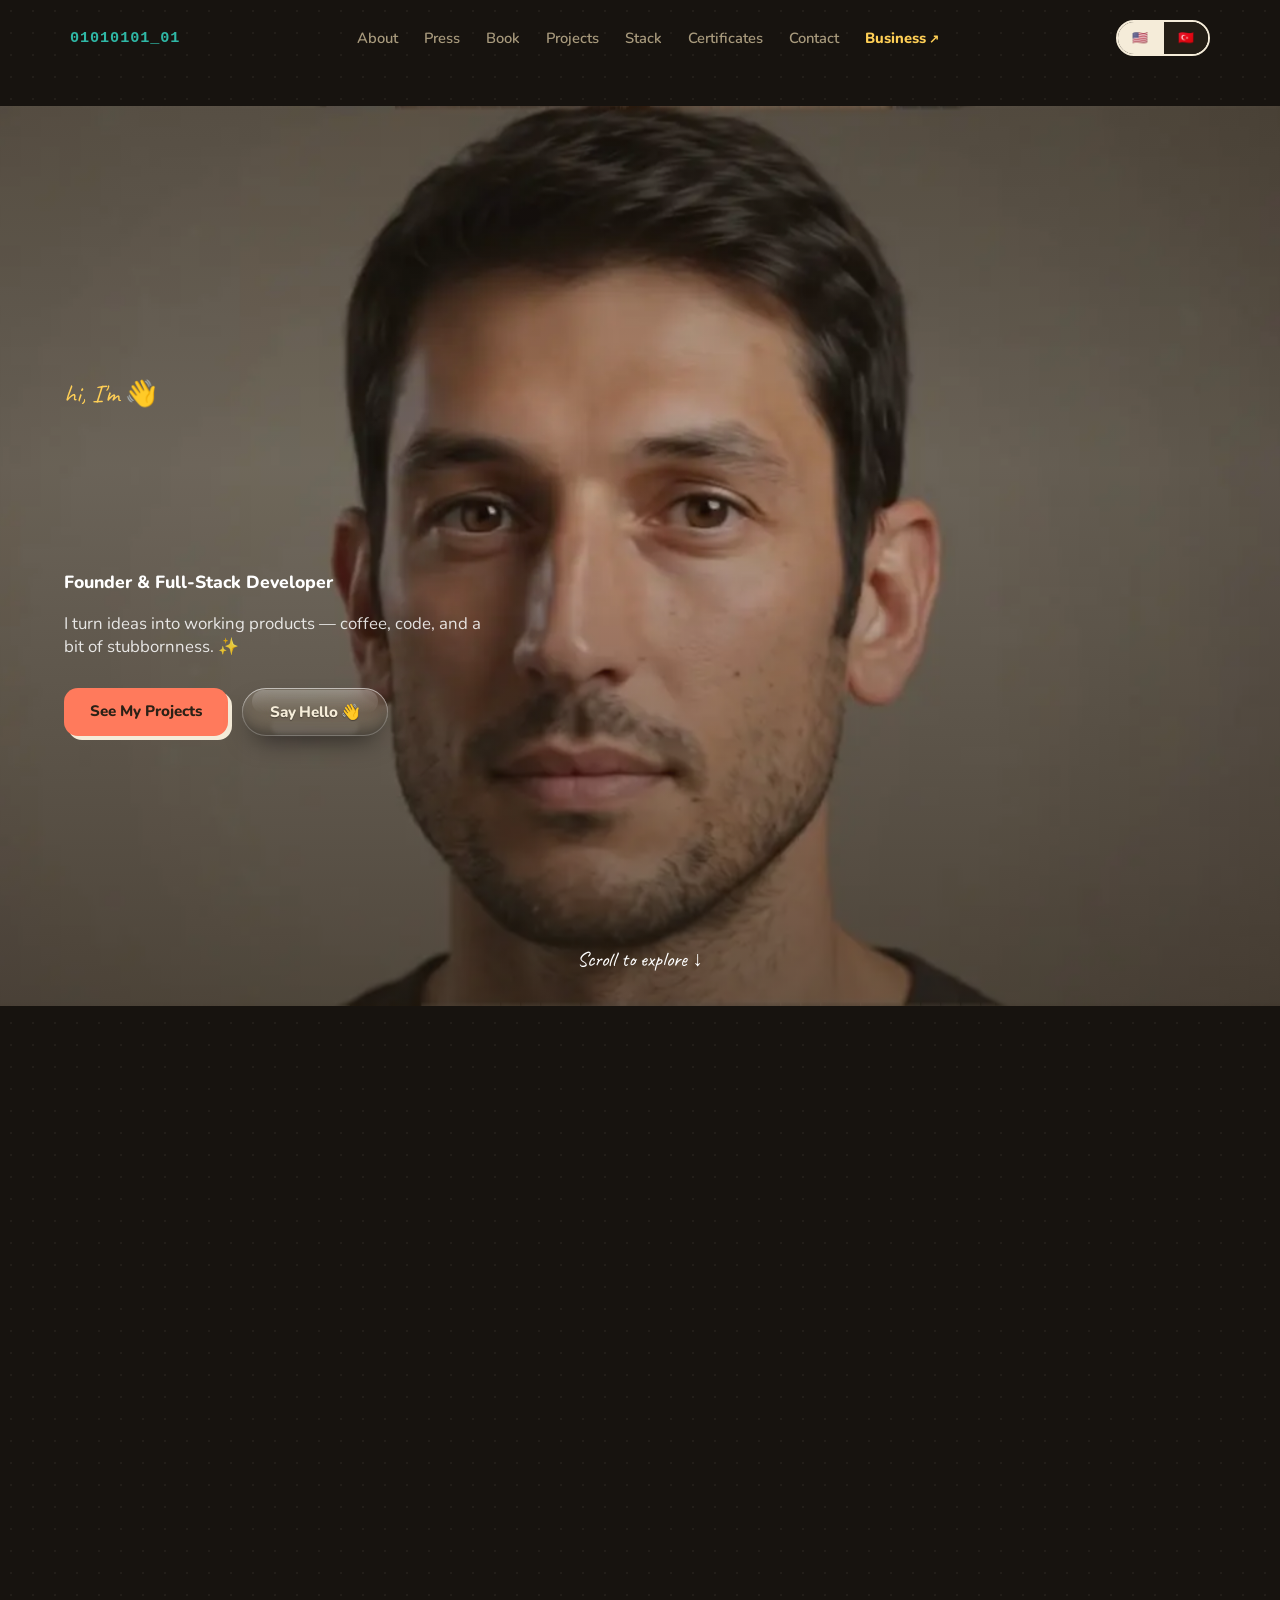
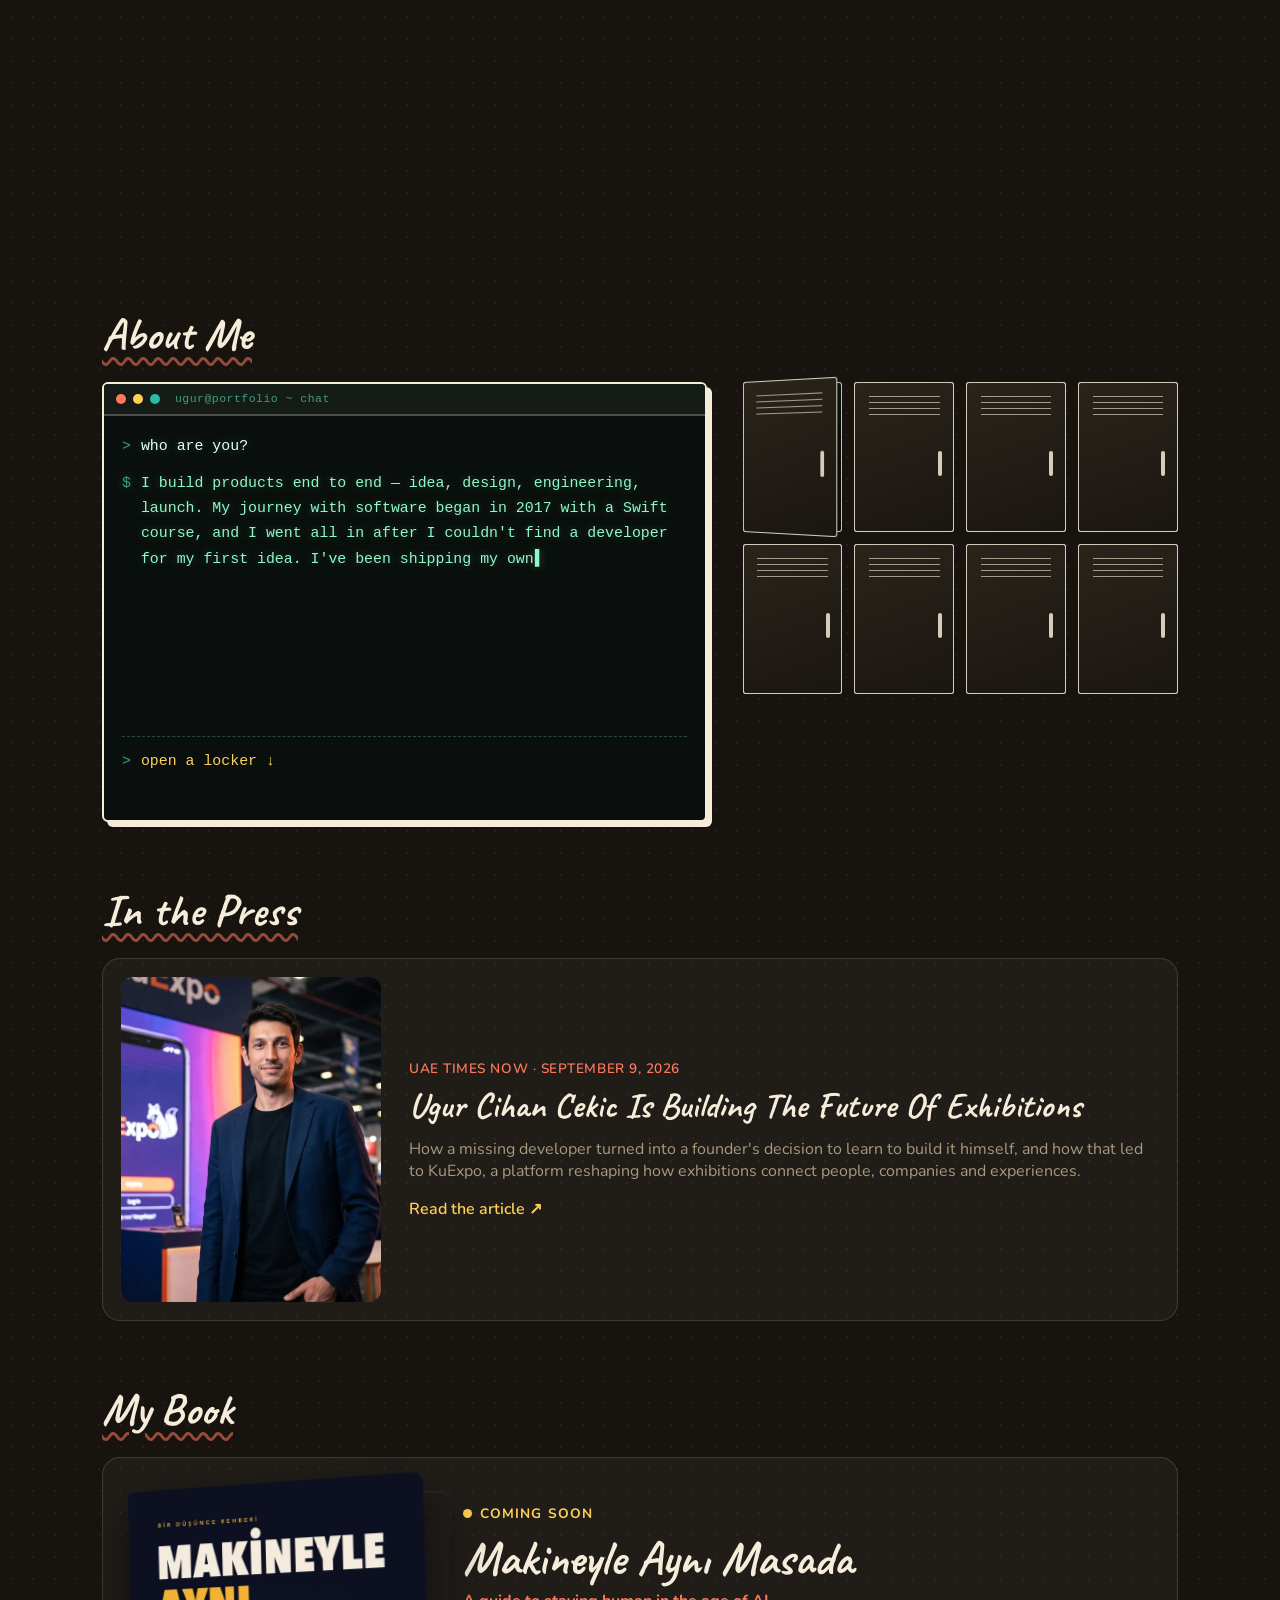
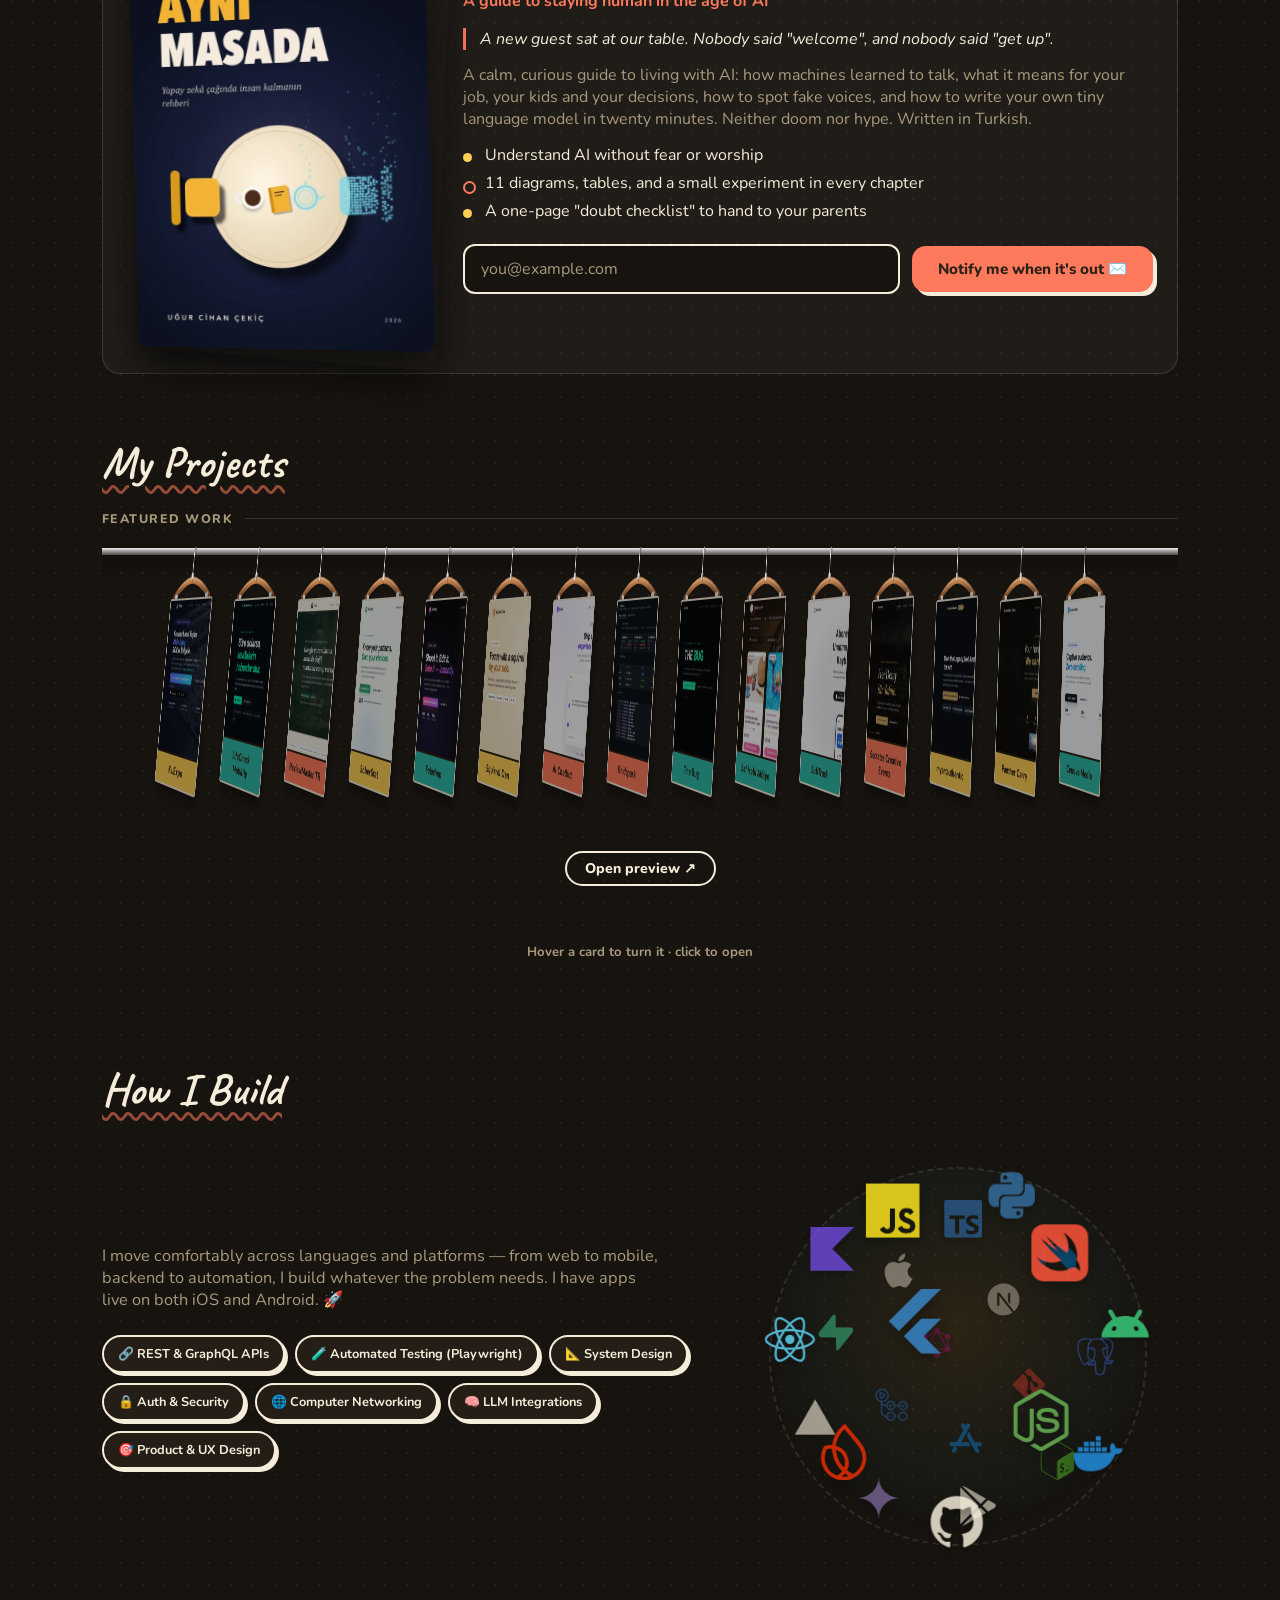
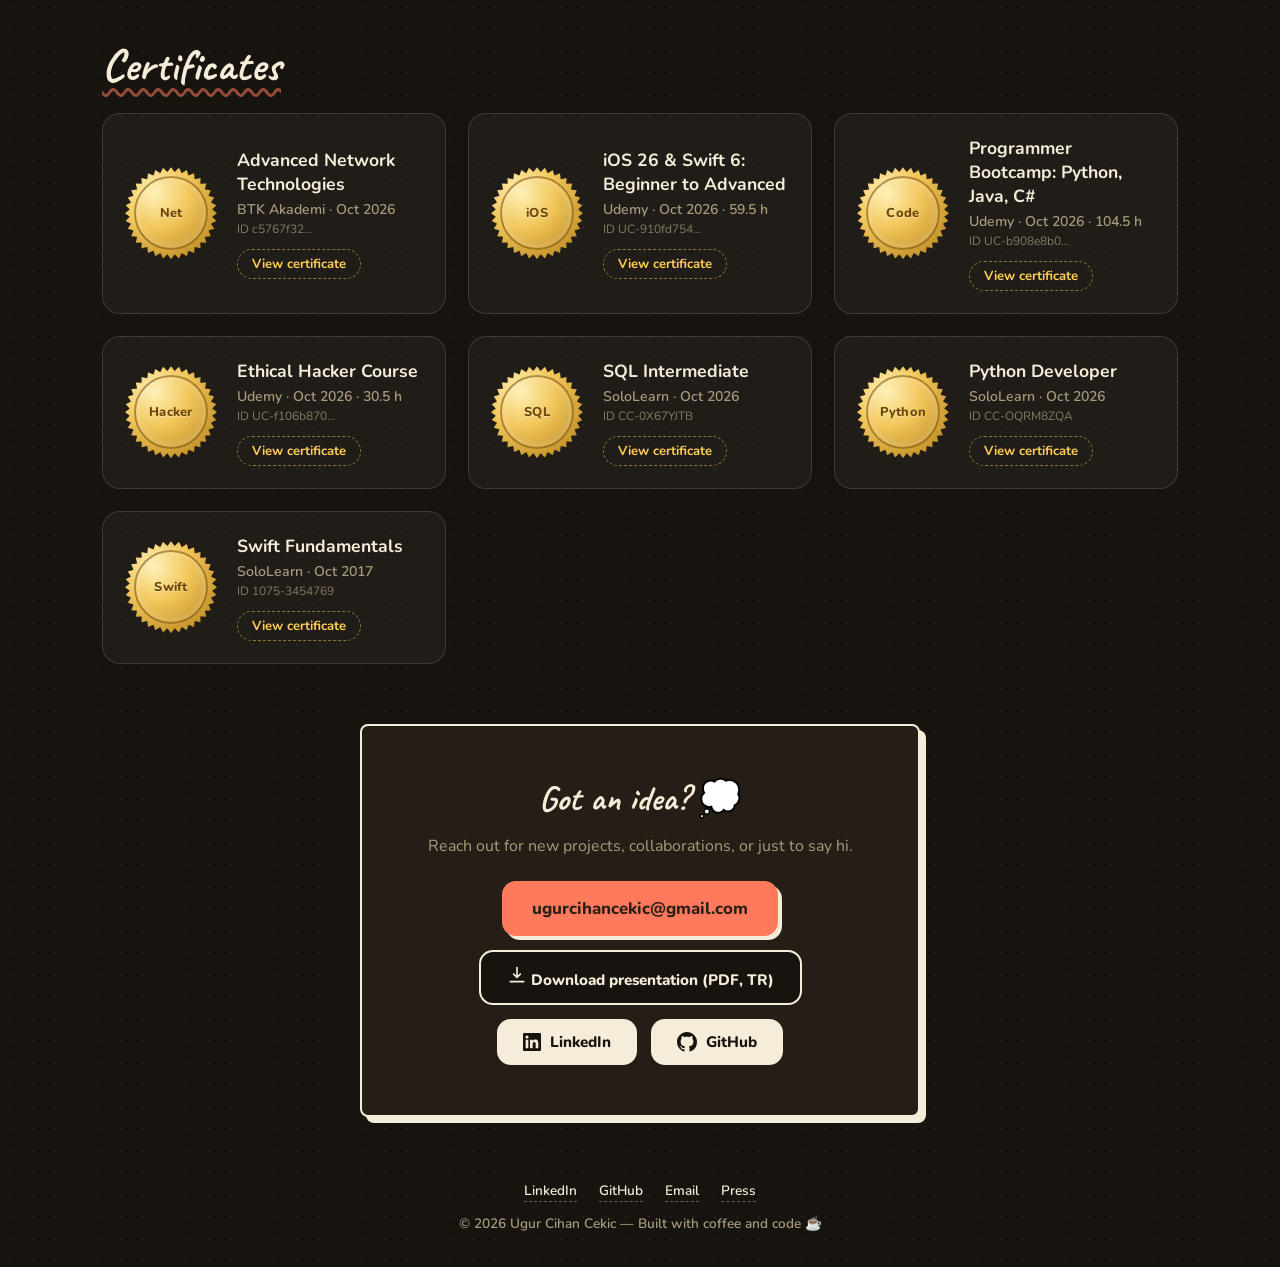
==== commit c09bf170: "Portfolio: add Squirrel Den (Flutter focus-timer app) to Products Co-Authored-By: Claude Sonnet 5.5 " ====
--- a/index.html
+++ b/index.html
@@ -269,6 +269,13 @@
         <p class="tags">#ios #swiftui #backend</p>
       </article>
 
+      <article class="reveal sticky yellow r1 previewable" tabindex="0" role="button" aria-haspopup="dialog" data-preview="assets/previews/squirrel-den.webp" data-preview-title="Squirrel Den" data-links="web|https://squirrel-den.vercel.app/"><span class="pin" aria-hidden="true">📌</span>
+        <span class="icon" aria-hidden="true">🐿️</span><h4>Squirrel Den</h4>
+        <p class="tagline" data-i18n="p17_tagline">Cozy focus timer with a squirrel buddy and a Thought Burrow</p>
+        <p class="desc" data-i18n="p17_desc">A Flutter pomodoro &amp; stopwatch app: an animated vector squirrel (procedural animation, no sprite sheets) keeps you company, hazelnuts earned from focus unlock code-drawn seasonal dens, and a Thought Burrow parks distractions mid-session. Fully on-device — no account, no ads, no tracking — in English and Turkish, with in-app theme packs. The iOS build is in App Store review.</p>
+        <p class="tags">#flutter #ios #indie</p>
+      </article>
+
       <article class="reveal sticky coral r2 previewable" tabindex="0" role="button" aria-haspopup="dialog" data-preview="assets/previews/aichatbot.webp" data-preview-title="AI Chatbot"><span class="pin" aria-hidden="true">📌</span>
         <span class="icon" aria-hidden="true">💬</span><h4>AI Chatbot</h4>
         <p class="tagline" data-i18n="p8_tagline">Next.js-based AI chat application</p>
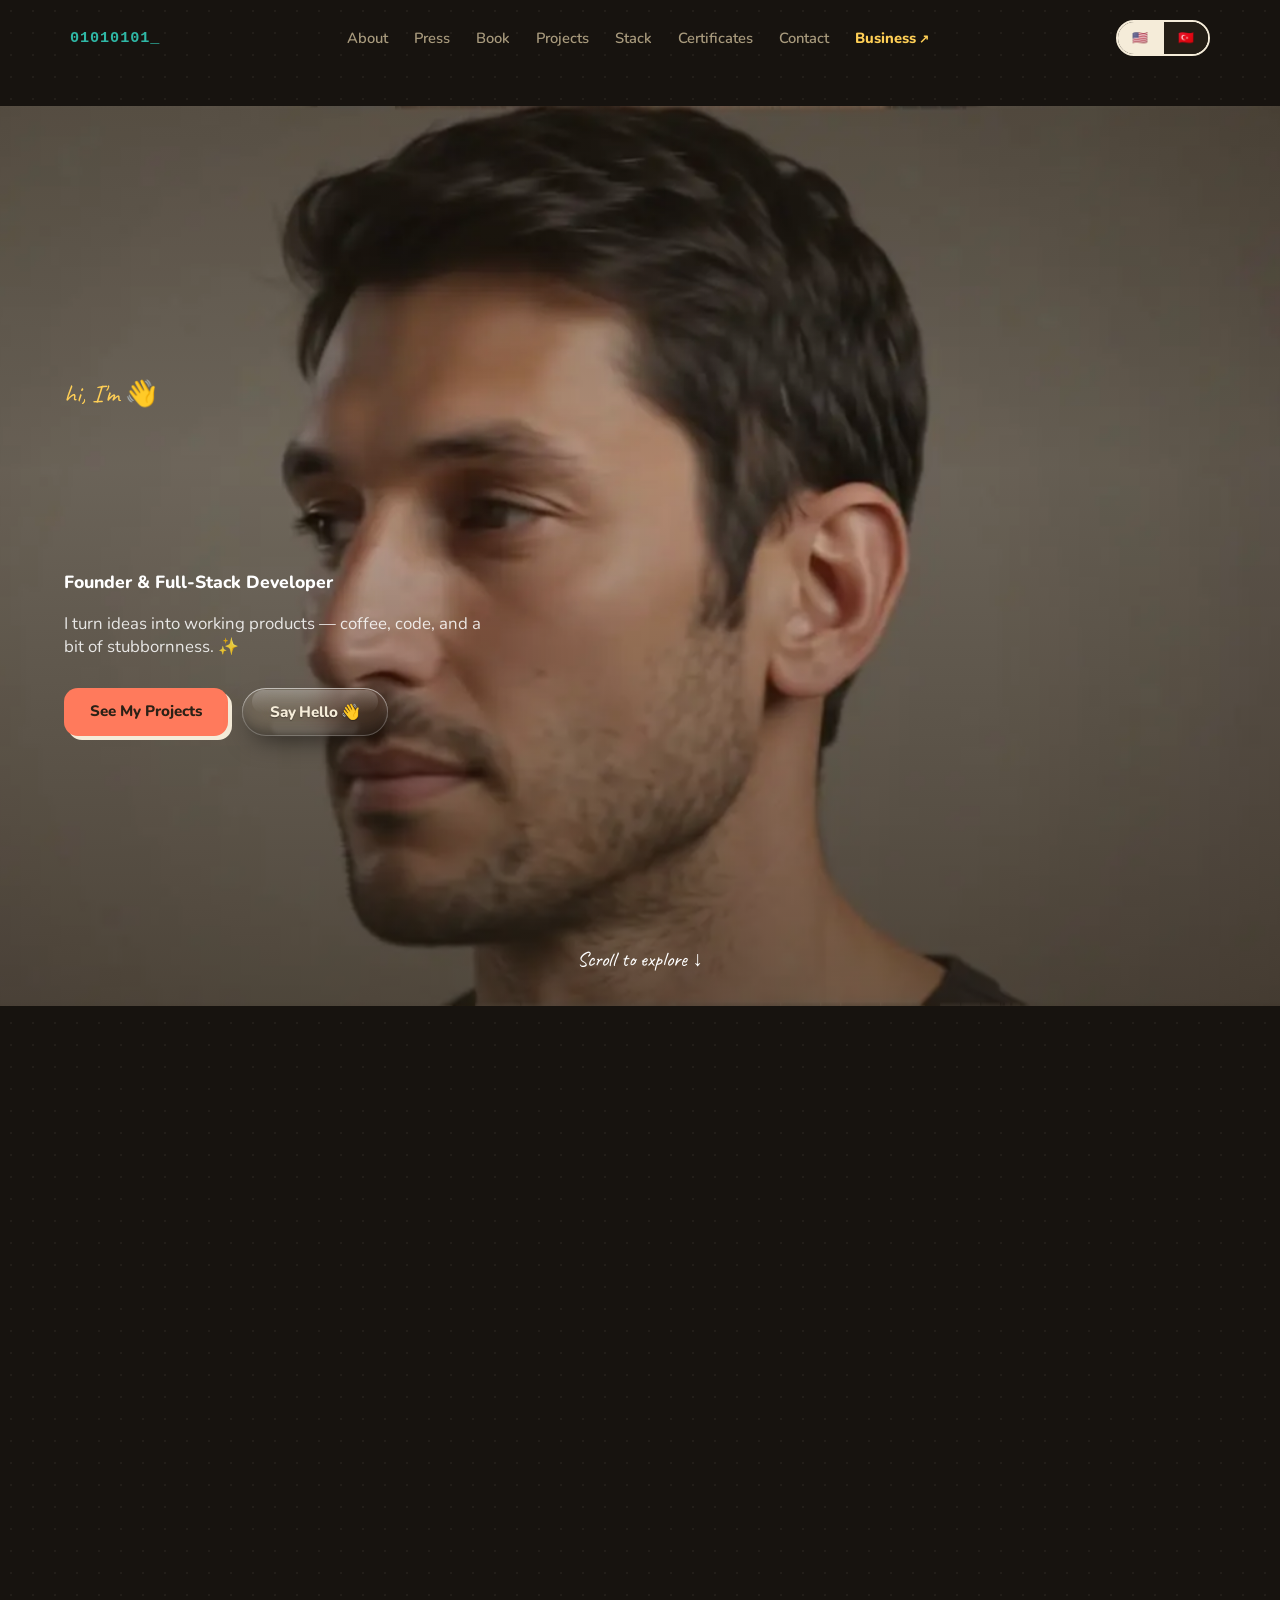
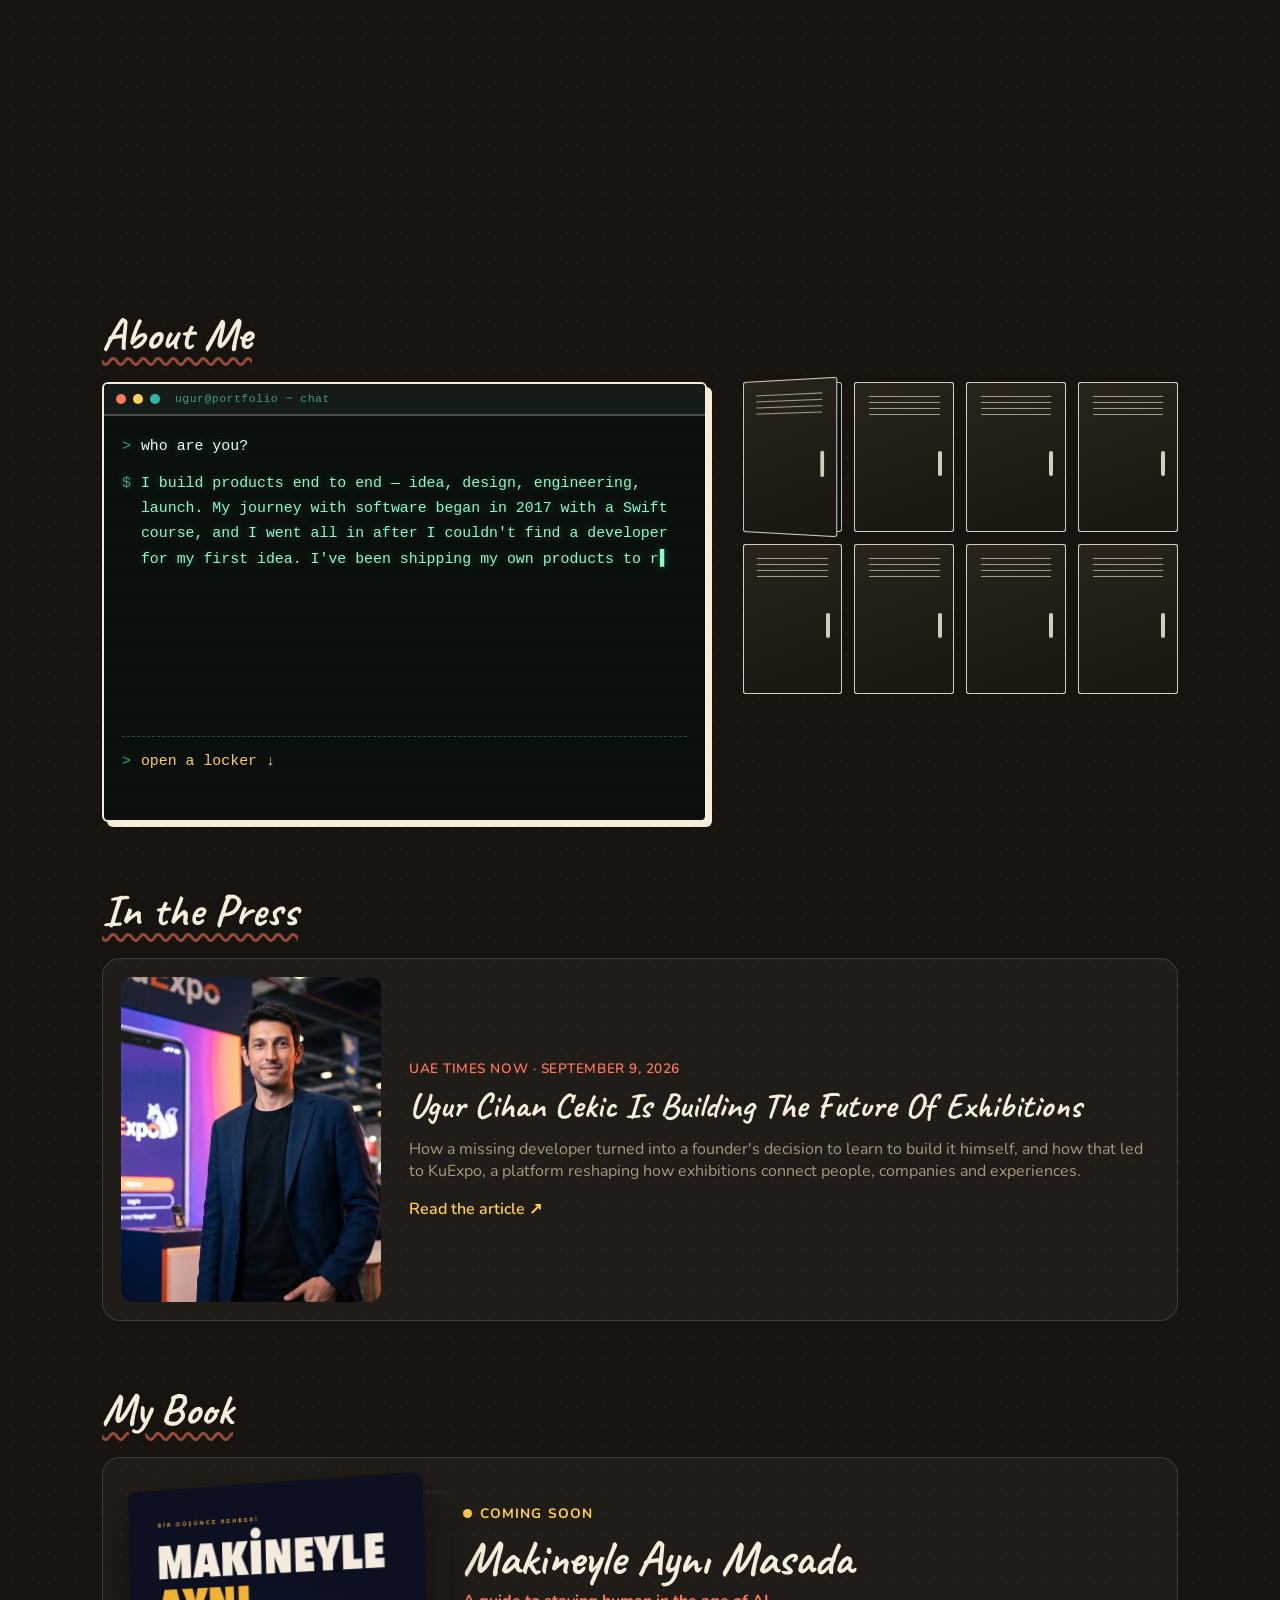
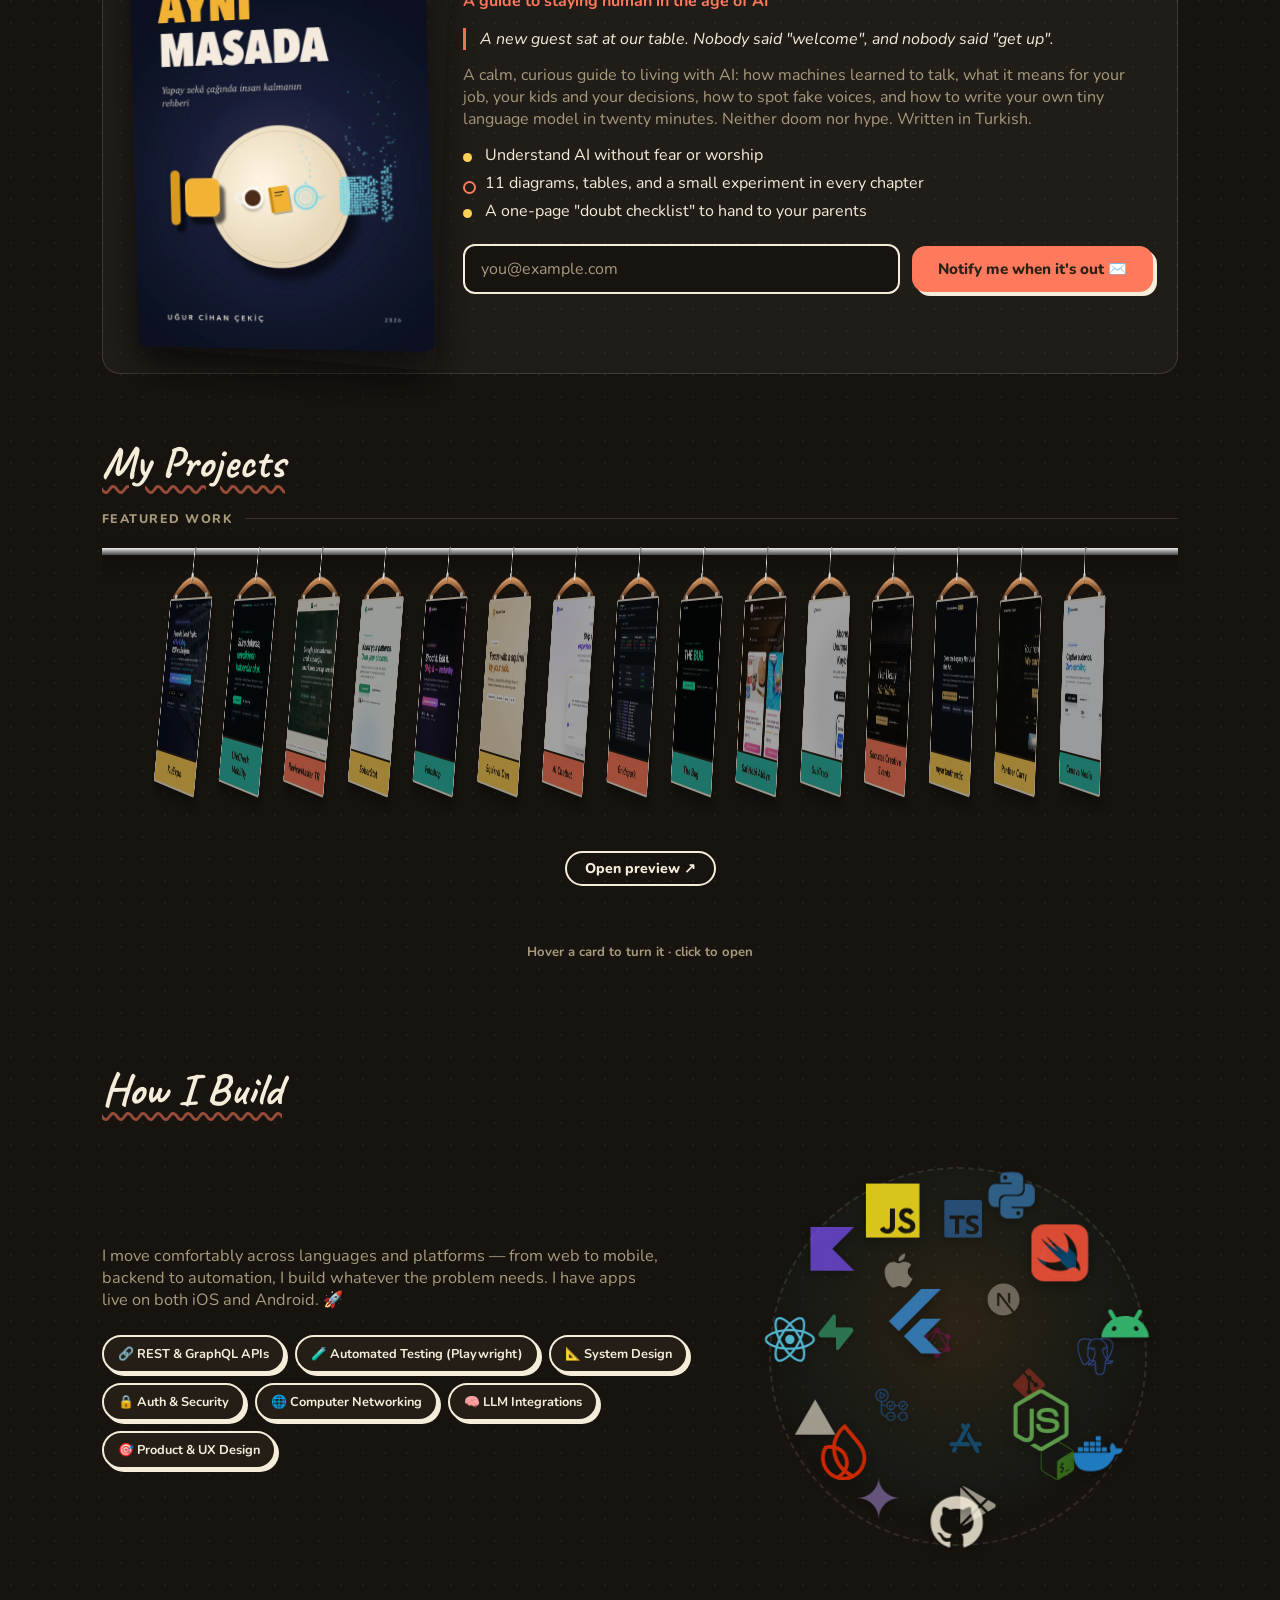
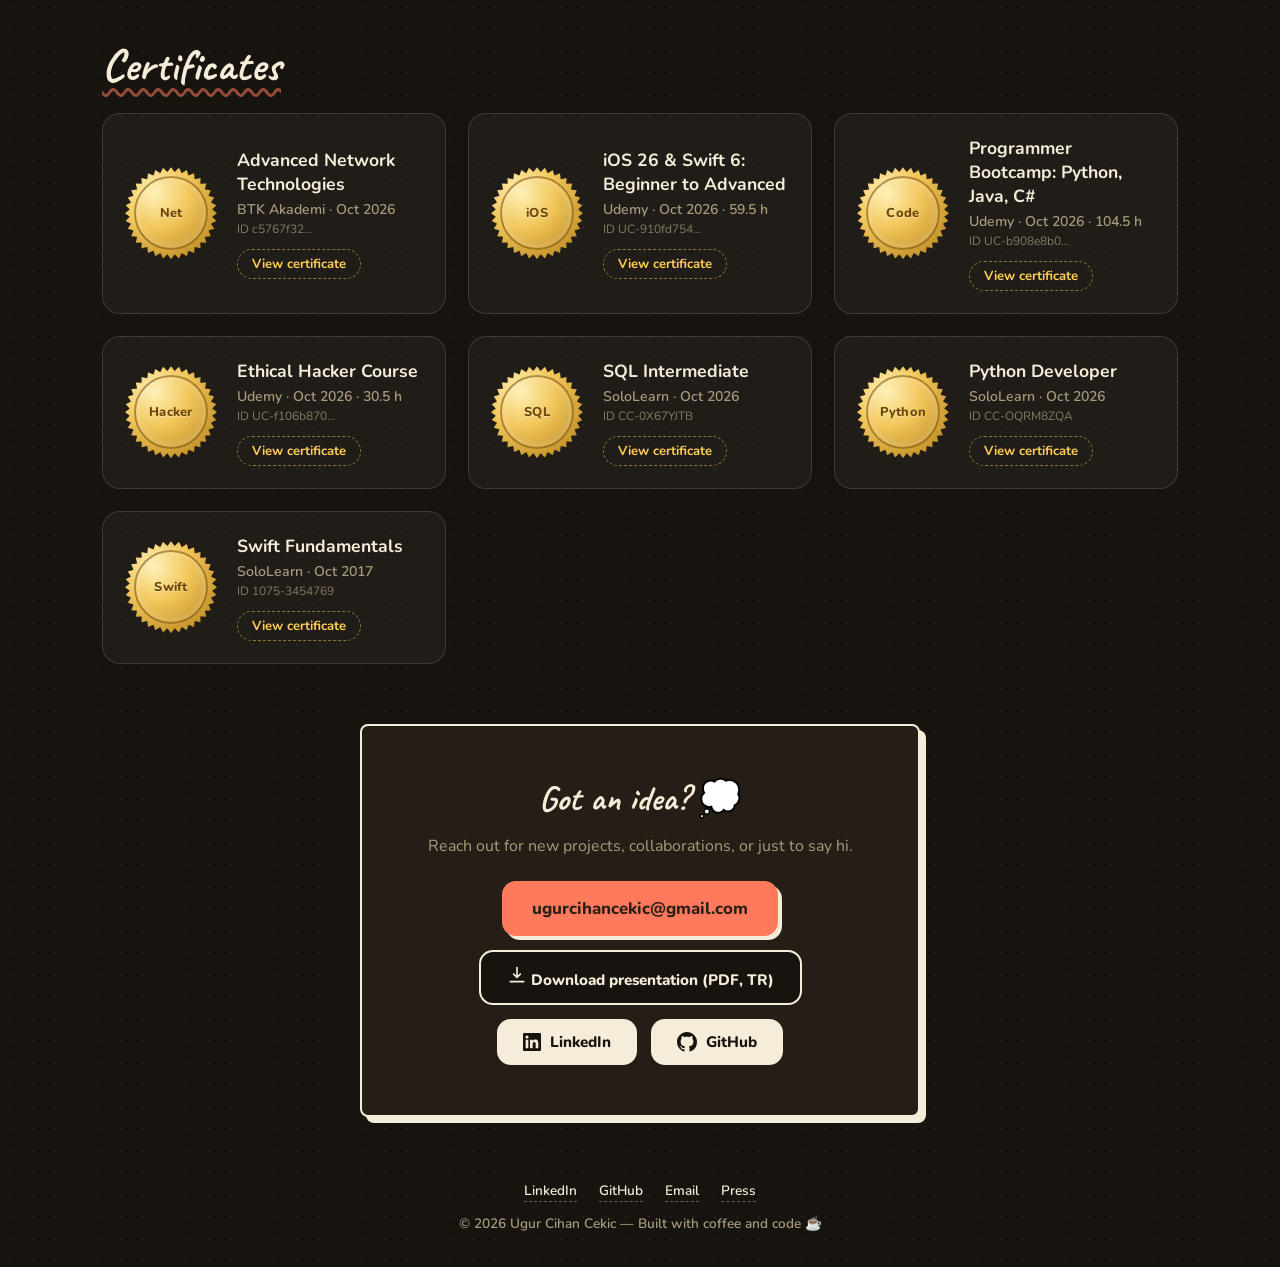
==== commit 2a258779: "Portfolio: Squirrel Den is live on the App Store; add store link Co-Authored-By: Claude Sonnet 5.5 <" ====
--- a/index.html
+++ b/index.html
@@ -269,10 +269,10 @@
         <p class="tags">#ios #swiftui #backend</p>
       </article>
 
-      <article class="reveal sticky yellow r1 previewable" tabindex="0" role="button" aria-haspopup="dialog" data-preview="assets/previews/squirrel-den.webp" data-preview-title="Squirrel Den" data-links="web|https://squirrel-den.vercel.app/"><span class="pin" aria-hidden="true">📌</span>
+      <article class="reveal sticky yellow r1 previewable" tabindex="0" role="button" aria-haspopup="dialog" data-preview="assets/previews/squirrel-den.webp" data-preview-title="Squirrel Den" data-links="appstore|https://apps.apple.com/app/squirrel-den-focus-timer/id6833115400;;web|https://squirrel-den.vercel.app/"><span class="pin" aria-hidden="true">📌</span>
         <span class="icon" aria-hidden="true">🐿️</span><h4>Squirrel Den</h4>
         <p class="tagline" data-i18n="p17_tagline">Cozy focus timer with a squirrel buddy and a Thought Burrow</p>
-        <p class="desc" data-i18n="p17_desc">A Flutter pomodoro &amp; stopwatch app: an animated vector squirrel (procedural animation, no sprite sheets) keeps you company, hazelnuts earned from focus unlock code-drawn seasonal dens, and a Thought Burrow parks distractions mid-session. Fully on-device — no account, no ads, no tracking — in English and Turkish, with in-app theme packs. The iOS build is in App Store review.</p>
+        <p class="desc" data-i18n="p17_desc">A Flutter pomodoro &amp; stopwatch app: an animated vector squirrel (procedural animation, no sprite sheets) keeps you company, hazelnuts earned from focus unlock code-drawn seasonal dens, and a Thought Burrow parks distractions mid-session. Fully on-device — no account, no ads, no tracking — in English and Turkish, with in-app theme packs. Live on the App Store for iPhone.</p>
         <p class="tags">#flutter #ios #indie</p>
       </article>
 
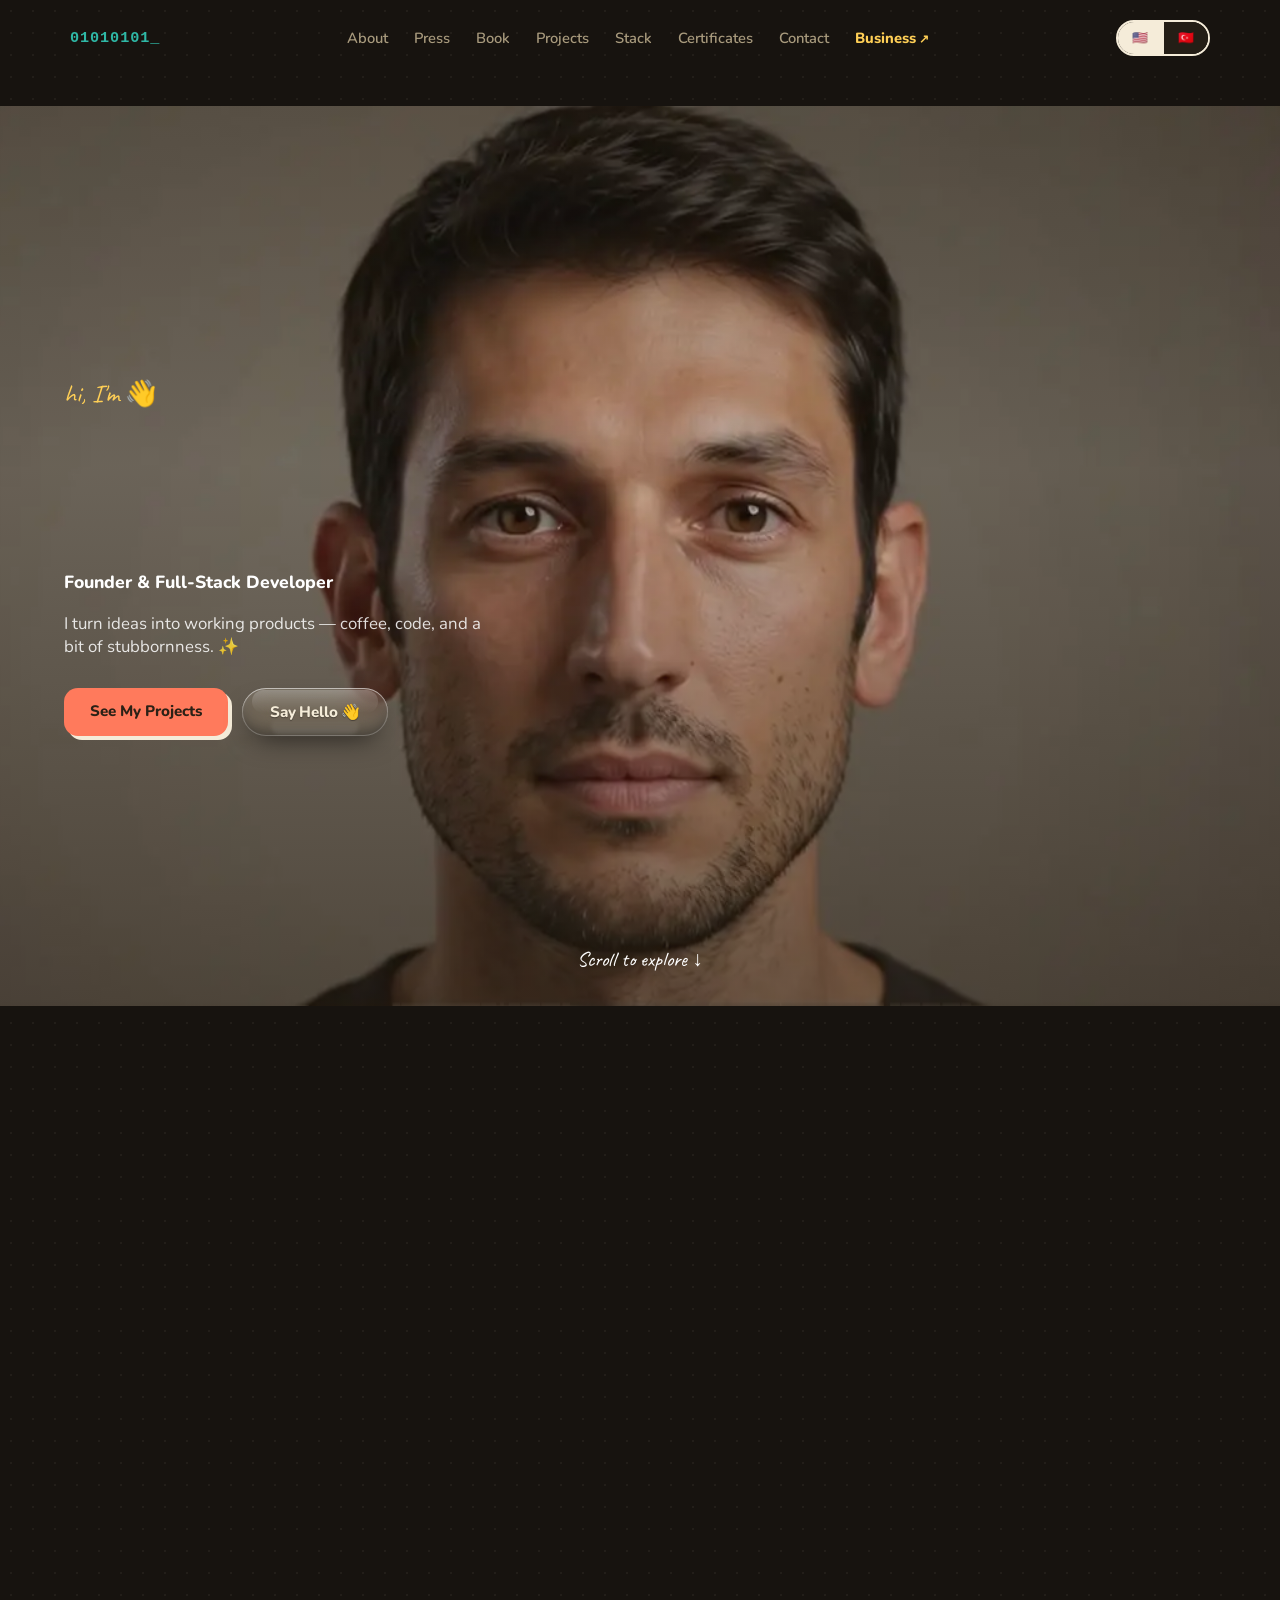
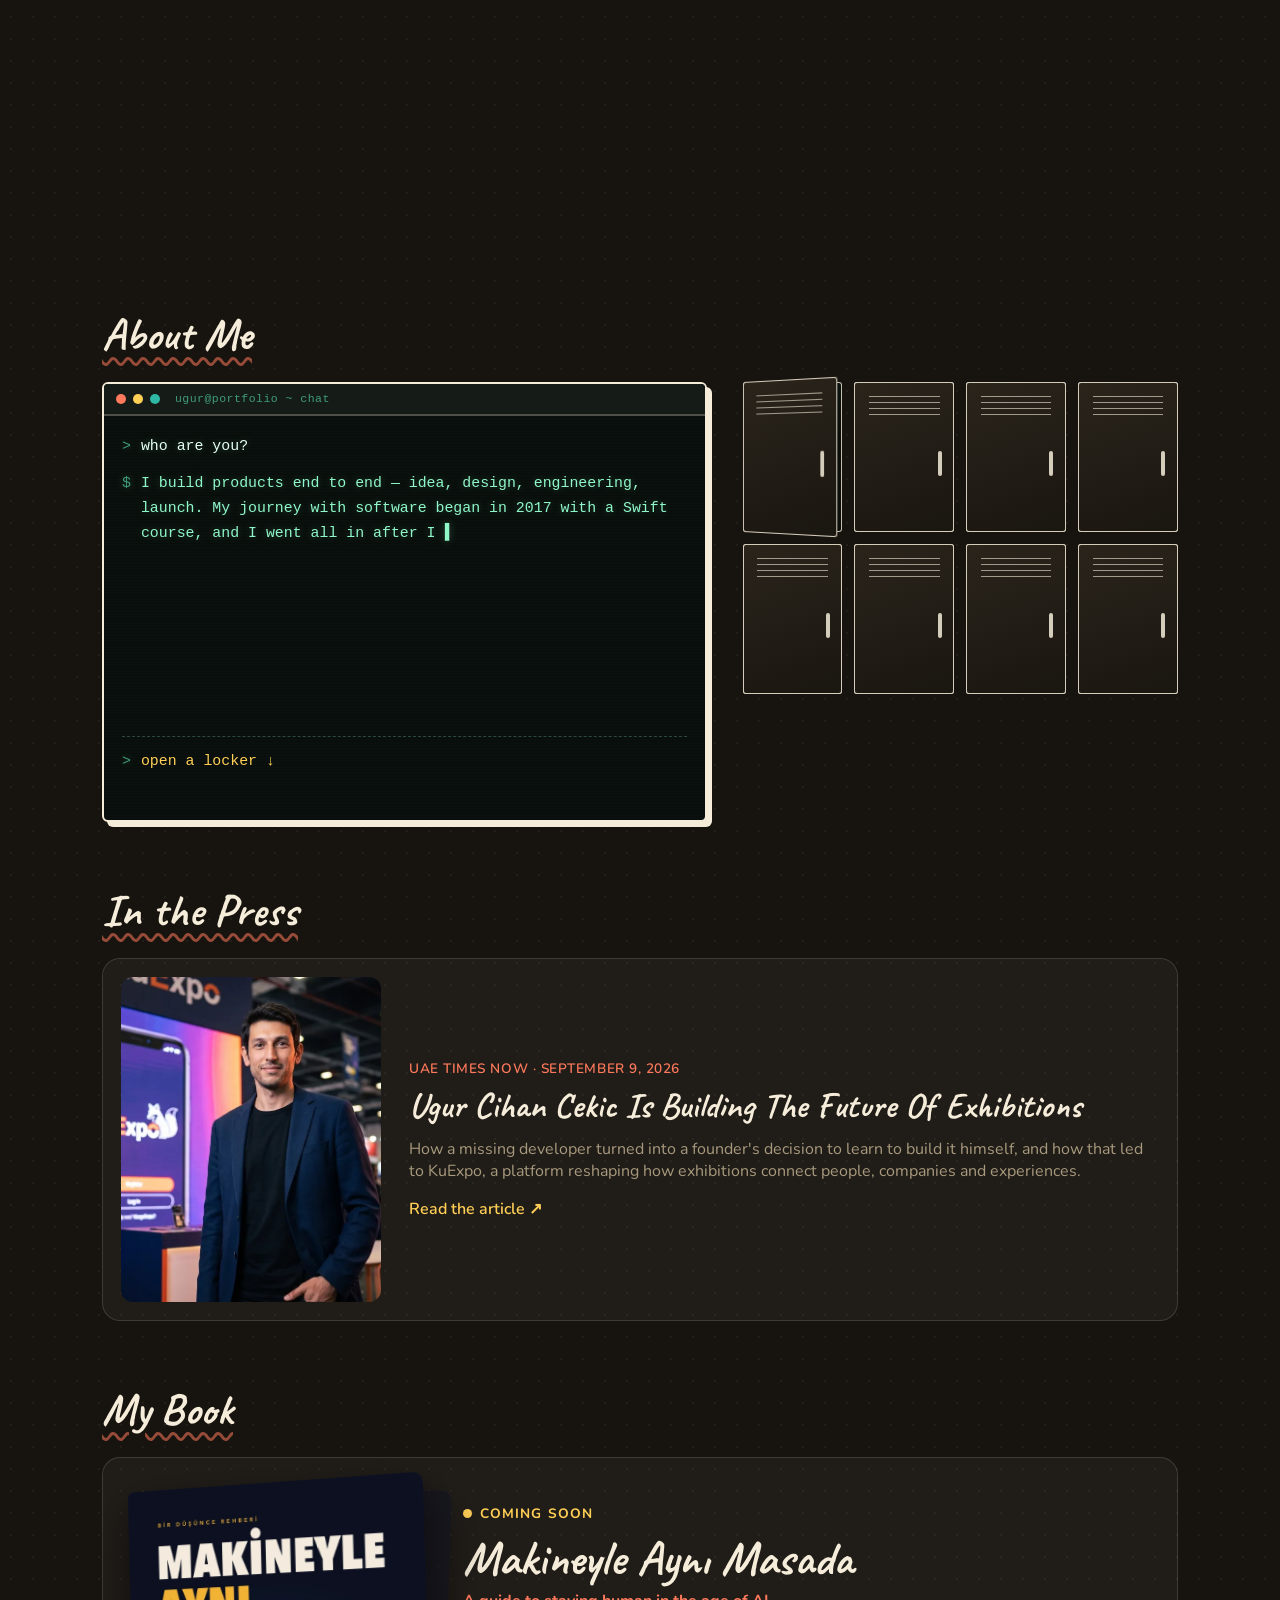
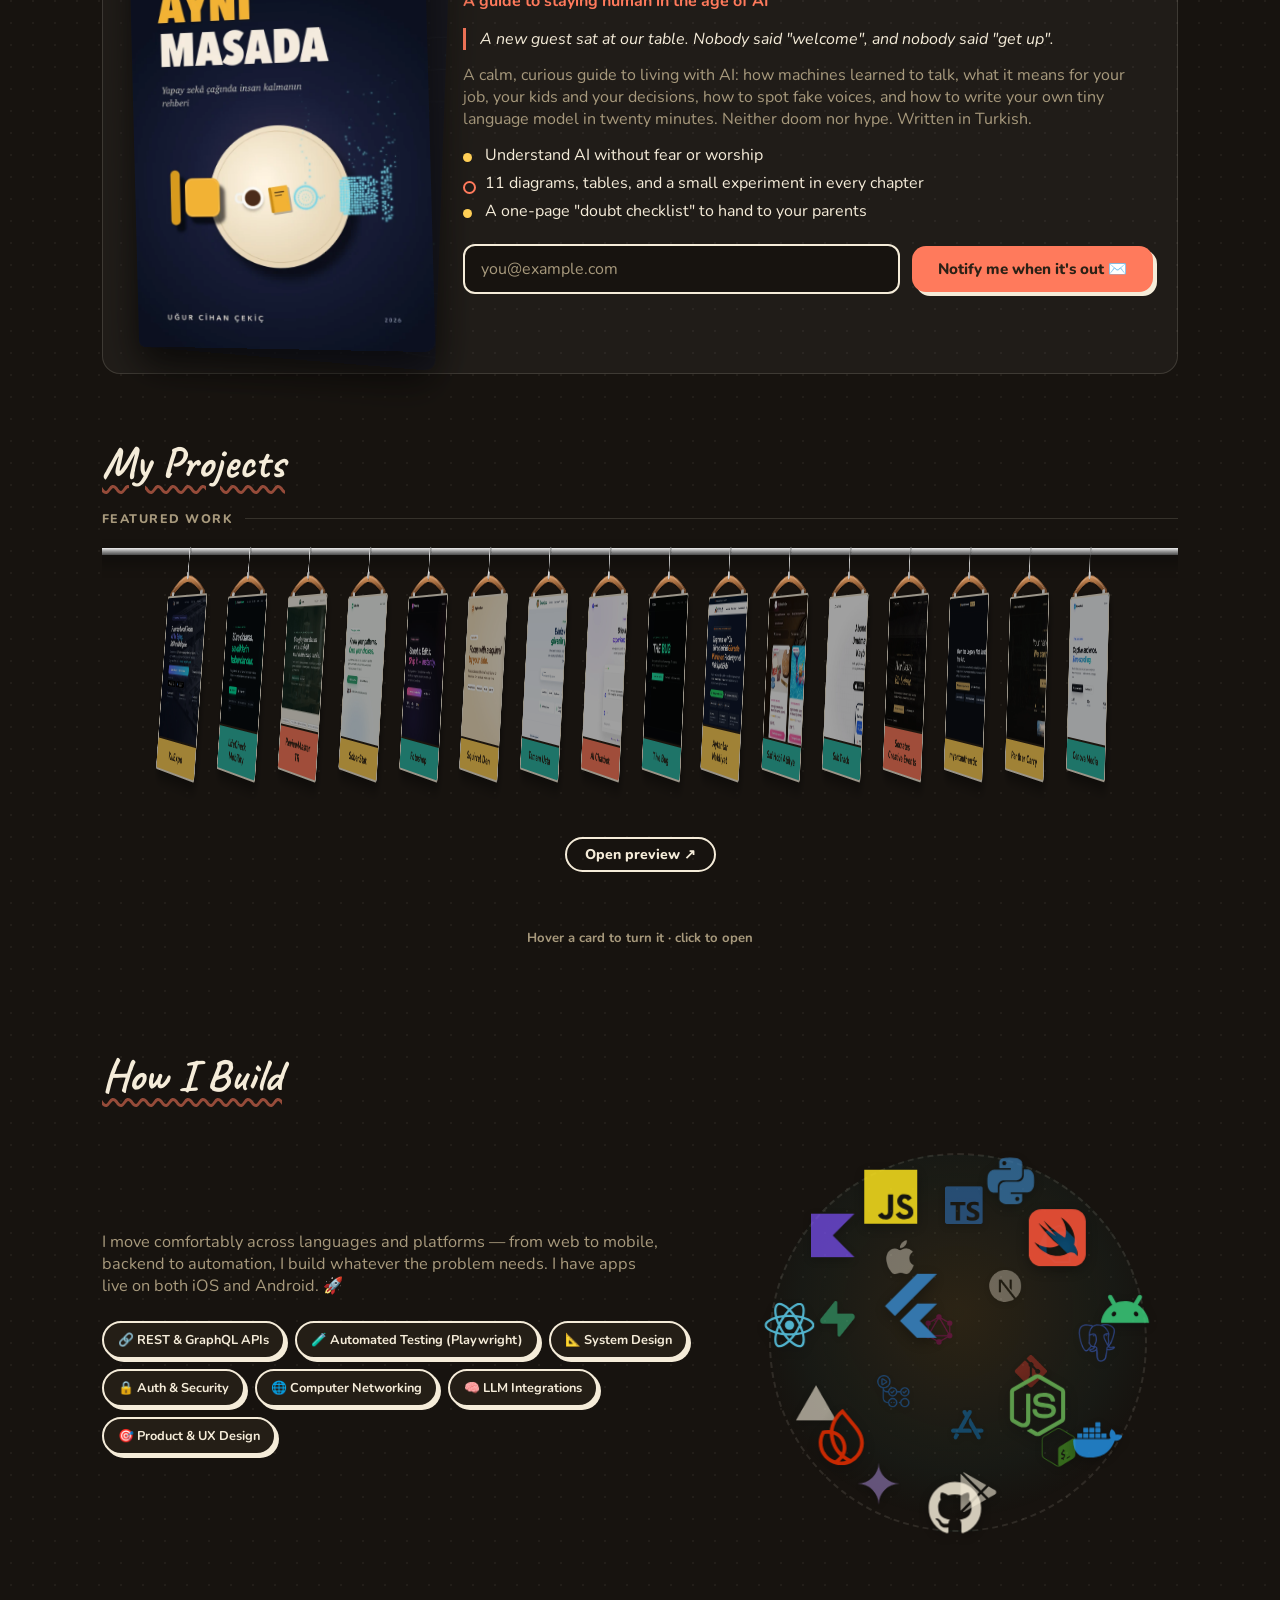
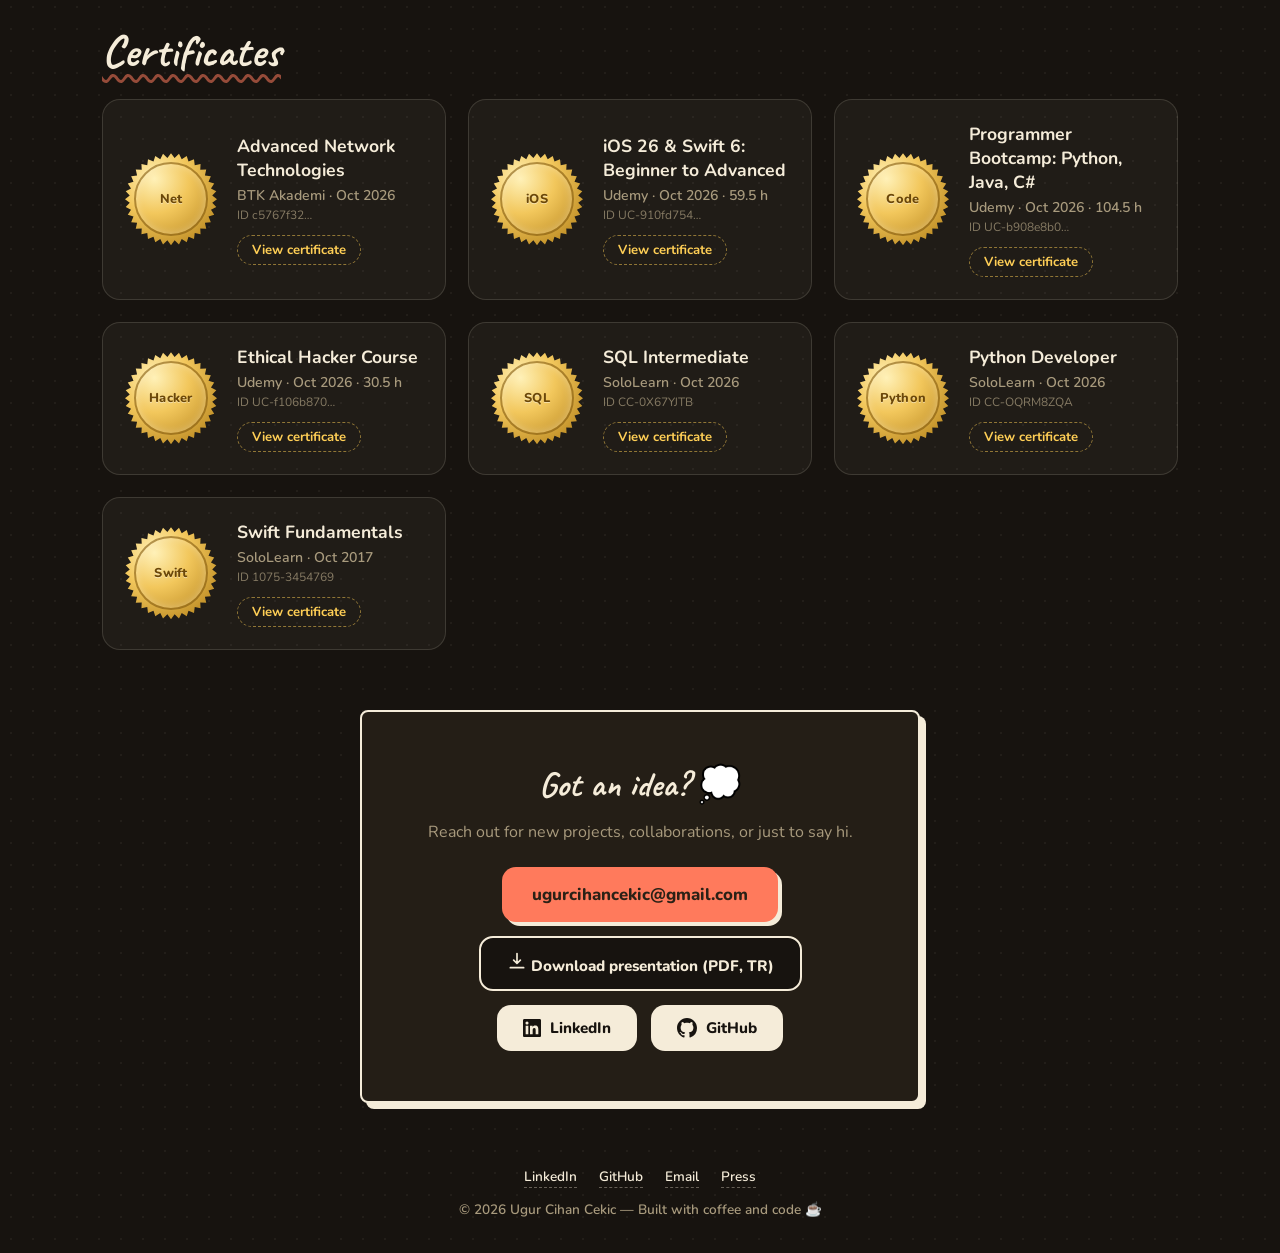
==== commit d8b341c2: "Portfolio: add Tamam Usta and Aytanlar Nakliyat, remove Gridspark Co-Authored-By: Claude Sonnet 5.5 " ====
--- a/index.html
+++ b/index.html
@@ -276,6 +276,13 @@
         <p class="tags">#flutter #ios #indie</p>
       </article>
 
+      <article class="reveal sticky teal r2 previewable" tabindex="0" role="button" aria-haspopup="dialog" data-preview="assets/previews/tamamusta.webp" data-preview-title="Tamam Usta" data-live="https://tamamusta.com/"><span class="pin" aria-hidden="true">📌</span>
+        <span class="icon" aria-hidden="true">🛠️</span><h4>Tamam Usta</h4>
+        <p class="tagline" data-i18n="p18_tagline">Local services marketplace: describe the job once, compare itemized offers</p>
+        <p class="desc" data-i18n="p18_desc">A two-sided marketplace for Türkiye. Customers describe a job once and compare offers broken down by labour, materials and time; tradespeople quote for free, then chat, change orders and reviews happen in one place. React web app on a Hono API with Cloudflare D1. The web version is live.</p>
+        <p class="tags">#marketplace #react #cloudflare</p>
+      </article>
+
       <article class="reveal sticky coral r2 previewable" tabindex="0" role="button" aria-haspopup="dialog" data-preview="assets/previews/aichatbot.webp" data-preview-title="AI Chatbot"><span class="pin" aria-hidden="true">📌</span>
         <span class="icon" aria-hidden="true">💬</span><h4>AI Chatbot</h4>
         <p class="tagline" data-i18n="p8_tagline">Next.js-based AI chat application</p>
@@ -286,13 +293,6 @@
 
       <h3 class="grp-label" data-i18n="grp_engineering">Engineering &amp; Open Source</h3>
 
-      <article class="reveal sticky coral r1 previewable" tabindex="0" role="button" aria-haspopup="dialog" data-preview="assets/previews/gridspark.webp" data-preview-title="Gridspark" data-links="github|https://github.com/ugurcihan/gridspark"><span class="pin" aria-hidden="true">📌</span>
-        <span class="icon" aria-hidden="true">🔌</span><h4>Gridspark</h4>
-        <p class="tagline" data-i18n="p14_tagline">Gridspark — EV charging network backend: OCPP station comms + OCPI roaming</p>
-        <p class="desc" data-i18n="p14_desc">A from-scratch EV charging platform covering both protocols a real network runs on, in one process: real OCPP-J session framing (BootNotification through StopTransaction, periodic MeterValues) for talking to charge points, and the real OCPI registration handshake (Token A/B/C) plus Locations/CDR settlement for roaming partners — with a live, tabbed operations console. Dockerized, open source.</p>
-        <p class="tags">#ev-charging #ocpp #ocpi #websocket #docker</p>
-      </article>
-
       <article class="reveal sticky teal r2 previewable" tabindex="0" role="button" aria-haspopup="dialog" data-preview="assets/previews/the-bug.webp" data-preview-title="The Bug" data-live="https://the-bug-website.vercel.app/"><span class="pin" aria-hidden="true">📌</span>
         <span class="icon" aria-hidden="true">🐛</span><h4>The Bug</h4>
         <p class="tagline" data-i18n="p2_tagline">Automated code-audit agent for developers</p>
@@ -302,6 +302,13 @@
 
 
       <h3 class="grp-label" data-i18n="grp_web">Web &amp; Backend</h3>
+
+      <article class="reveal sticky yellow r1 previewable" tabindex="0" role="button" aria-haspopup="dialog" data-preview="assets/previews/aytanlar.webp" data-preview-title="Aytanlar Nakliyat" data-live="https://aytanlar.com/"><span class="pin" aria-hidden="true">📌</span>
+        <span class="icon" aria-hidden="true">🚚</span><h4>Aytanlar Nakliyat</h4>
+        <p class="tagline" data-i18n="p19_tagline">Corporate site for a moving &amp; freight company</p>
+        <p class="desc" data-i18n="p19_desc">Client work: a conversion-focused site for a Turkish moving company, built to turn visitors into calls and WhatsApp messages. Service and route pages for local search, a quote form that writes the WhatsApp message, structured data, and Lighthouse accessibility and SEO scores of 100. Built with Next.js and live on its own domain.</p>
+        <p class="tags">#nextjs #seo #client-work</p>
+      </article>
 
       <article class="reveal sticky teal r2 previewable" tabindex="0" role="button" aria-haspopup="dialog" data-preview="assets/previews/saf-hobi.webp" data-preview-title="Saf Hobi Atölye" data-live="https://safhobi.com/"><span class="pin" aria-hidden="true">📌</span>
         <span class="icon" aria-hidden="true">🕯️</span><h4>Saf Hobi Atölye</h4>
